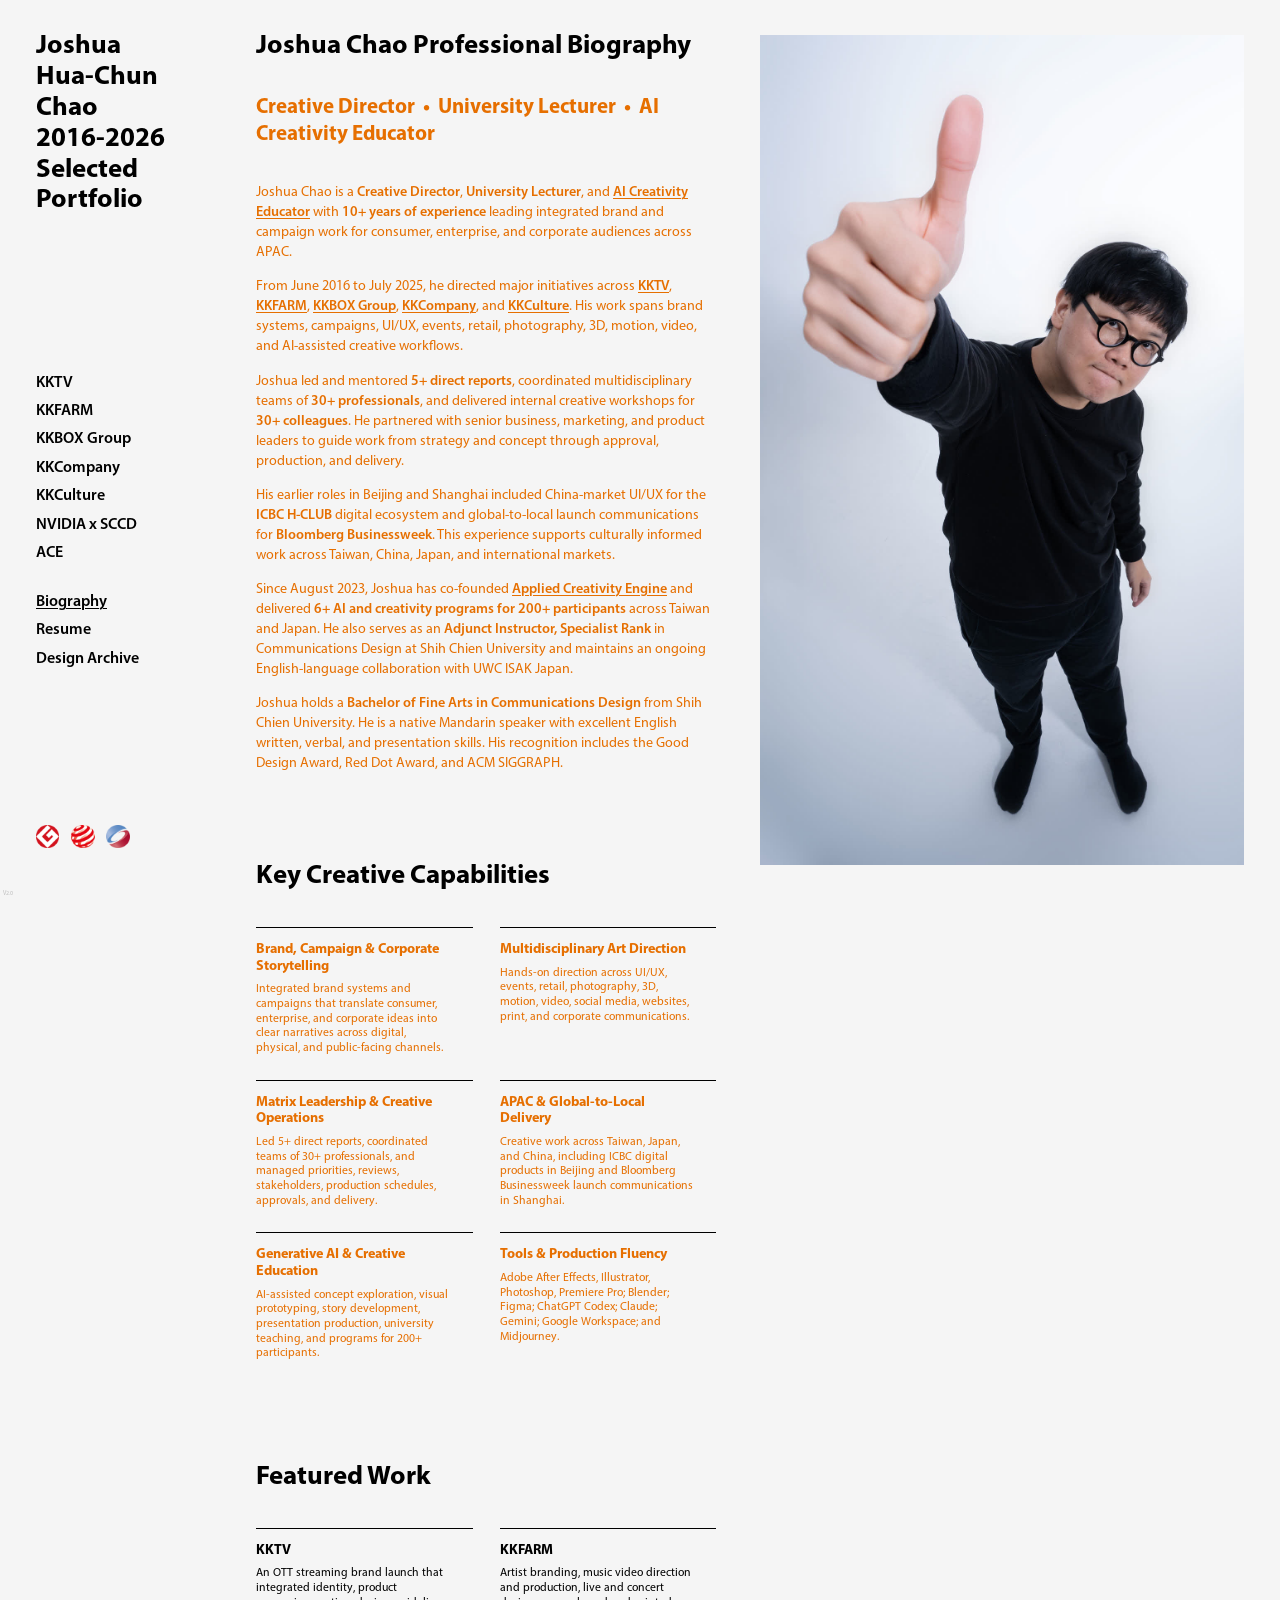
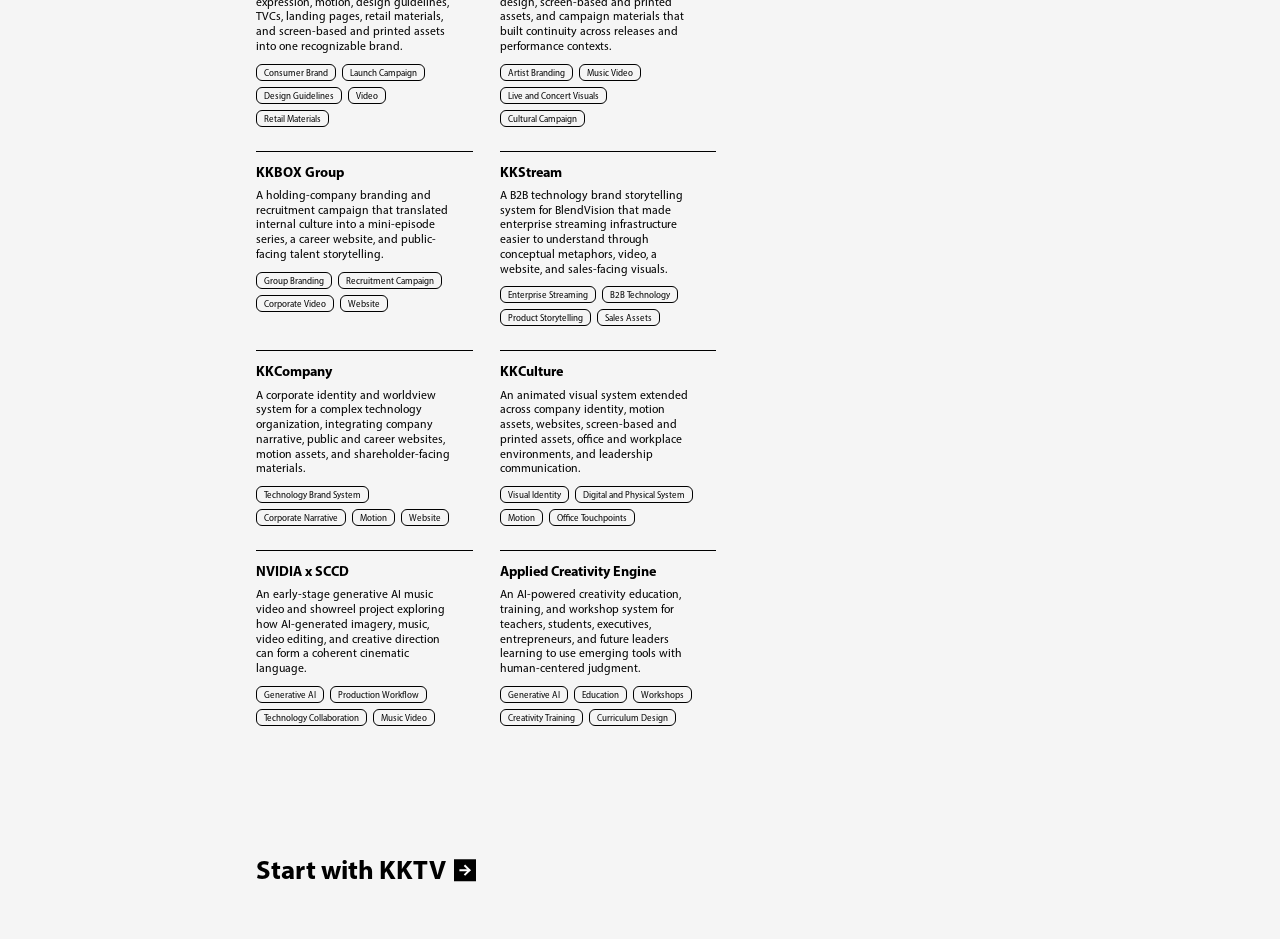
==== index.html @ 51f17f42 "nv" ====
<!doctype html>
<!--
  CODE HANDOFF NOTES
  File: index.html
  Browser title: Joshua Chao &mdash; Creative Director for Technology, Brand Systems, and AI Creativity
  Purpose: Biography landing page. This page combines the professional biography, capabilities, methodology, leadership context, tools, and the portfolio entry link.

  Architecture overview:
  - This is a static, self-contained HTML page. Each page duplicates the shared CSS and JS intentionally so it can be uploaded or handed off without a build step.
  - The page is organized as: head metadata and paint shield, early boot script, full stylesheet, left navigation, main content sections, shared image lightbox, and shared runtime script.
  - Visual layout depends mostly on CSS custom properties in :root. Change spacing, type scale, left-nav width, and responsive behavior there before editing many individual selectors.
  - Portfolio assets are represented by article.card elements with data-card, data-id, data-title, and data-file-path attributes. The runtime uses those attributes for local curation, captions, and image-lightbox ordering.
  - The red/purple revision text is hidden by default. Triple-click the invisible 200x200px button in the top-right corner within one second to toggle revision colors.
  - The site is designed to work from file:// and from static hosting. Optional helper API calls are silent and non-critical.

  Maintenance warnings:
  - Keep data-id values stable when replacing assets; localStorage removal state and lightbox ordering rely on them.
  - Keep .media-frame around all image/video/iframe assets; it supplies the RGB 245 edge mask and loading state.
  - Keep .project-overview-card spacing tied to --heading-content-gap and --section-gap so all pages stay rhythmically consistent.
  - When adding a new page, copy one existing page and update only content, active nav state, metadata, and bottom next-link target.
-->
<html lang="en" style="background: #f5f5f5; background-color: #f5f5f5; color-scheme: only light;">
<!-- HEAD: metadata, early paint protection, SEO tags, favicon, and font preloads. -->
<head>
  <meta charset="utf-8" />
  <meta name="color-scheme" content="only light" />
  <meta name="supported-color-schemes" content="light" />
  <meta name="viewport" content="width=device-width, initial-scale=1" />
  <meta name="theme-color" content="#f5f5f5" />
  <meta name="theme-color" content="#f5f5f5" media="(prefers-color-scheme: light)" />
  <meta name="theme-color" content="#f5f5f5" media="(prefers-color-scheme: dark)" />
  <!-- INITIAL PAINT SHIELD STYLE: runs before the main stylesheet to prevent black/dark flashes while local media and fonts load. -->
  <style id="initial-background-style">
    /* This block is deliberately duplicated before the main CSS. It forces the page, media frames, and paint shield to RGB 245 so browser dark mode or video edges cannot show black during first paint. */
    :root,
    html,
    body {
      min-width: 100%;
      min-height: 100%;
      margin: 0;
      background: #f5f5f5 !important;
      background-color: #f5f5f5 !important;
      background-image: linear-gradient(#f5f5f5, #f5f5f5) !important;
      color-scheme: only light !important;
      forced-color-adjust: none !important;
    }

    body::before {
      content: "";
      position: fixed;
      inset: 0;
      z-index: -1;
      background: #f5f5f5 !important;
      background-color: #f5f5f5 !important;
      pointer-events: none;
    }

    #paint-shield {
      position: fixed;
      inset: 0;
      z-index: 2147483647;
      display: block;
      width: 100vw;
      height: 100vh;
      background: #f5f5f5 !important;
      background-color: #f5f5f5 !important;
      background-image: linear-gradient(#f5f5f5, #f5f5f5) !important;
      pointer-events: none;
      opacity: 1;
      visibility: visible;
      color-scheme: only light !important;
      forced-color-adjust: none !important;
    }

    html.is-paint-ready #paint-shield {
      opacity: 0;
      visibility: hidden;
      transition: opacity 80ms linear, visibility 0s linear 80ms;
    }

    video,
    iframe,
    img:not(.image-lightbox__image),
    picture,
    canvas,
          /* MEDIA FRAME: masks image/video edges with the RGB 245 frame color and provides a stable aspect-ratio box for lazy media. */

    .media-frame {
      background: #f5f5f5 !important;
      background-color: #f5f5f5 !important;
    }

    @media (prefers-color-scheme: dark) {
      :root,
      html,
      body,
      body::before,
      #paint-shield,
      video,
      iframe,
      img:not(.image-lightbox__image),
      picture,
      canvas,
      .media-frame {
        background: #f5f5f5 !important;
        background-color: #f5f5f5 !important;
        background-image: linear-gradient(#f5f5f5, #f5f5f5) !important;
        color-scheme: only light !important;
        forced-color-adjust: none !important;
      }
    }
  

    .side-menu a.side-menu-muted,
    .side-menu a.side-menu-muted:visited,
    .side-menu a.side-menu-muted.is-active,
    .side-menu a.side-menu-muted[aria-current="page"] {
      color: #000 !important;
      text-decoration-color: #000 !important;
    }

    .side-menu a.side-menu-muted:hover,
    .side-menu a.side-menu-muted:focus-visible {
      color: #6f6f6f !important;
      text-decoration-color: #6f6f6f !important;
    }

  

    .content-panel[data-panel="biography"] > .section:not(.document-copy) > h2 {
      padding-bottom: 14px;
    }

    .content-panel[data-panel="biography"] > .section:not(.document-copy) > h2 + .essay,
    .content-panel[data-panel="biography"] > .section:not(.document-copy) > h2 + .portfolio-text-grid {
      margin-top: var(--heading-content-gap);
    }

  </style>
  <!-- SEO AND ASSET HINTS: title/description for sharing plus local font preloads for stable typography. -->
  <title>Joshua Chao &mdash; Creative Director for Technology, Brand Systems, and AI Creativity</title>
  <meta name="description" content="Selected portfolio of Joshua Chao, a Creative Director working across technology storytelling, integrated brand systems, motion, digital campaigns, cultural projects, and AI-driven creative workflows in Taiwan, Japan, and East Asian markets." />
  <meta property="og:title" content="Joshua Chao &mdash; Selected Creative Direction Portfolio" />
  <meta property="og:description" content="Brand systems, technology storytelling, campaign direction, motion, digital, and AI-assisted creative work across culture, enterprise technology, entertainment, and education." />
  <link rel="icon" href="favicon.ico" type="image/x-icon" />
  <link rel="stylesheet" href="assets/portfolio-review.css" />
  <script src="assets/media-skill-tags.js" defer></script>
  <link rel="preload" href="assets/fonts/MyriadPro-Regular.otf" as="font" type="font/otf" crossorigin="anonymous" />
  <link rel="preload" href="assets/fonts/MyriadPro-Semibold.otf" as="font" type="font/otf" crossorigin="anonymous" />
  <link rel="preload" href="assets/fonts/MyriadPro-Bold.otf" as="font" type="font/otf" crossorigin="anonymous" />
  </head>
<!-- BODY: all visible UI starts here. Inline background repeats the paint-shield color before CSS finishes loading. -->
<body bgcolor="#f5f5f5" style="margin: 0; background: #f5f5f5; background-color: #f5f5f5; color-scheme: only light;">
<!-- PAINT SHIELD: temporary full-screen layer removed after two animation frames by the boot script. -->
<div id="paint-shield" aria-hidden="true"></div>
<!-- INVISIBLE REVISION TOGGLE: fixed 10x10px top-right button. Triple-click within one second to reveal/hide revision colors. -->
<button class="revision-color-toggle" type="button" data-revision-color-toggle aria-label="Triple-click within one second to toggle revision text between black and red/purple" aria-pressed="false" tabindex="-1"></button>
<script>
  (() => {
    // EARLY BOOT SCRIPT: keep background stable, initialize revision-color mode, and release the paint shield after first layout.
    const bg = "#f5f5f5";
    const root = document.documentElement;
    const revisionColorStorageKey = "portfolioRevisionTextColorV2";
    const revisionColorToggle = document.querySelector("[data-revision-color-toggle]");
    const setRevisionColorMode = (showColor) => {
      root.classList.toggle("is-revision-color", showColor);
      revisionColorToggle?.setAttribute("aria-pressed", showColor ? "true" : "false");
      try {
        window.localStorage?.setItem(revisionColorStorageKey, showColor ? "color" : "black");
      } catch {}
    };
    try {
      setRevisionColorMode(window.localStorage?.getItem(revisionColorStorageKey) === "color");
    } catch {
      setRevisionColorMode(false);
    }
    let revisionToggleClickCount = 0;
    let revisionToggleClickTimer;
    const resetRevisionToggleClickCount = () => {
      revisionToggleClickCount = 0;
      if (revisionToggleClickTimer) {
        window.clearTimeout(revisionToggleClickTimer);
        revisionToggleClickTimer = undefined;
      }
    };
    revisionColorToggle?.addEventListener("click", () => {
      revisionToggleClickCount += 1;
      if (revisionToggleClickCount === 1) {
        revisionToggleClickTimer = window.setTimeout(() => {
          revisionToggleClickCount = 0;
          revisionToggleClickTimer = undefined;
        }, 1000);
      }
      if (revisionToggleClickCount >= 3) {
        resetRevisionToggleClickCount();
        setRevisionColorMode(!root.classList.contains("is-revision-color"));
      }
    });
    root.style.background = bg;
    root.style.backgroundColor = bg;
    root.style.colorScheme = "only light";
    document.body.style.background = bg;
    document.body.style.backgroundColor = bg;
    document.body.style.colorScheme = "only light";
    requestAnimationFrame(() => {
      requestAnimationFrame(() => {
        root.classList.add("is-paint-ready");
      });
    });
  })();
</script>
<!-- MAIN STYLESHEET: shared responsive layout, typography, media frames, navigation, lightbox, and page-specific grids. -->
<style id="site-styles">
    /* STYLE MAP: variables -> base layout -> navigation -> sections -> media cards -> lightbox/video controls -> responsive rules -> revision/project overview utilities. */
    /* DESIGN TOKENS: global fonts, responsive type sizes, spacing units, side-nav width, award-logo sizing, and shared background color. These variables are reused throughout the stylesheet, so layout changes should usually start here. */

    :root {
      --page-font: "Myriad Pro", myriad-pro, "Myriad Set Pro", sans-serif;
      --zh-article-font: "Myriad Pro", myriad-pro, "Myriad Set Pro", sans-serif;
      --article-caption-font-size: clamp(11px, 0.92vw, 15px);
      --article-body-font-size: clamp(13.2px, 1.104vw, 18px);
      --page-title-font-size: clamp(24px, 2.1vw, 42px);
      --page-title-line-height: calc(0.96em + 2px);
      --heading-content-gap: 20px;
      --essay-media-gap: 44px;
      --section-gap: 56px;
      --outer-text-gutter: 36px;
      --award-logo-gap: calc(var(--award-logo-size) / 2);
      --award-logo-min-row-width: 128px;
      --award-logo-size: clamp(16px, 1.75vw, 33px);
      --side-title-font-size: var(--page-title-font-size);
      --side-menu-font-size: clamp(16px, 1.15vw, 22px);
      --side-menu-line-extra: 6px;
      --side-award-logo-gap: calc(var(--side-award-logo-size) / 2);
      --side-award-logo-size: var(--award-logo-size);
      --side-nav-top-padding: 36px;
      --content-title-top-padding: 32px;
      --award-logo-bottom-offset: max(52px, calc(env(safe-area-inset-bottom, 0px) + 44px));
      --next-panel-bottom-offset: var(--award-logo-bottom-offset);
      --next-panel-visual-align-shift: 0.075em;
      --next-panel-start-visual-align-shift: 0.27em;
      --side-nav-viewport-height: 100vh;
      --side-nav-width: calc(100vw / 5);
      --site-bg: #f5f5f5;
      color-scheme: only light !important;
      forced-color-adjust: none;
    }

    :root.is-site-ready {
      --site-bg: #f5f5f5;
    }

    @supports (height: 100svh) {
      :root {
        --side-nav-viewport-height: 100svh;
      }
    }

    /* LOCAL FONT LOADING: Myriad Pro files are bundled in assets/fonts so the portfolio renders consistently offline and when uploaded as static files. */

    @font-face {
      font-family: "Myriad Pro";
      src: url("assets/fonts/MyriadPro-Regular.otf") format("opentype");
      font-weight: 400;
      font-style: normal;
      font-display: block;
    }

    @font-face {
      font-family: "Myriad Pro";
      src: url("assets/fonts/MyriadPro-Semibold.otf") format("opentype");
      font-weight: 600 700;
      font-style: normal;
      font-display: block;
    }

    @font-face {
      font-family: "Myriad Pro";
      src: url("assets/fonts/MyriadPro-Bold.otf") format("opentype");
      font-weight: 800 900;
      font-style: normal;
      font-display: block;
    }

    * { box-sizing: border-box; }

    *,
    *::before,
    *::after {
      font-family: var(--page-font);
    }

    /* DOCUMENT BASE: locks the site to a light visual environment and prevents browser dark-mode overrides from changing the portfolio colors. */

    html {
      min-height: 100%;
      background: var(--site-bg);
    }

    body {
      min-height: 100vh;
      margin: 0;
      background: var(--site-bg);
      color: #000;
      font-family: var(--page-font);
      font-size: 16px;
      line-height: 1.35;
      forced-color-adjust: none;
    }
    a {
      color: inherit;
      text-decoration-thickness: 1px;
      text-underline-offset: 2px;
    }

    button {
      font: inherit;
    }

    /* MAIN SCROLLING CANVAS: the right-side content area. Desktop/tablet pages reserve one fifth of the viewport for the fixed left navigation. */

    .page {
      width: fit-content;
      max-width: 100%;
      min-width: 0;
      padding-right: var(--outer-text-gutter);
      background: var(--site-bg);
      background-color: var(--site-bg);
      text-align: left;
    }

    /* TWO-COLUMN APPLICATION SHELL: left side-nav plus right content panel. Mobile media queries later collapse this into a top-menu experience. */

    .layout {
      display: grid;
      grid-template-columns: var(--side-nav-width) minmax(0, calc(100vw - var(--side-nav-width)));
      width: 100%;
      min-height: var(--side-nav-viewport-height);
      background: var(--site-bg);
      background-color: var(--site-bg);
    }

    .side-nav::after {
      content: "V2.0";
      position: absolute;
      left: 3px;
      bottom: 3px;
      z-index: 1;
      color: rgb(191, 191, 191);
      font-size: 6px;
      font-weight: 400;
      line-height: 1;
      letter-spacing: 0;
      pointer-events: none;
      user-select: none;
    }

    /* LEFT NAVIGATION RAIL: fixed/viewport-height navigation that holds the title, case-study links, document links, and award logos. */

    .side-nav {
      position: sticky;
      top: 0;
      align-self: start;
      display: flex;
      flex-direction: column;
      width: var(--side-nav-width);
      min-height: var(--side-nav-viewport-height);
      height: var(--side-nav-viewport-height);
      max-height: var(--side-nav-viewport-height);
      padding: var(--side-nav-top-padding) 18px var(--award-logo-bottom-offset) var(--outer-text-gutter);
      border-right: 0;
      background: var(--site-bg);
    }

    @media (min-width: 761px) {
      :root {
        --side-title-font-size: clamp(18px, min(max(24px, 2.1vw), 4.2vh), 42px);
        --side-nav-top-padding: clamp(18px, min(36px, 3.6vh), 36px);
        --content-title-top-padding: var(--side-nav-top-padding);
      }

      .side-nav {
        --side-title-font-size: clamp(18px, min(max(24px, 2.1vw), 4.2vh), 42px);
        --side-menu-font-size: clamp(12px, min(max(16px, 1.15vw), 2.25vh), 22px);
        --side-menu-line-extra: clamp(3px, 0.7vh, 6px);
        --side-award-logo-gap: calc(var(--side-award-logo-size) / 2);
        --side-award-logo-size: clamp(12px, min(max(16px, 1.75vw), 3vh), 33px);
        --side-nav-top-padding: clamp(18px, min(36px, 3.6vh), 36px);
      }
    }

    .side-title {
      appearance: none;
      margin: 0;
      padding: 0;
      border: 0;
      background: transparent;
      color: inherit;
      font-family: var(--page-font);
      font-size: var(--side-title-font-size);
      font-weight: 900;
      line-height: calc(var(--page-title-line-height) + 3px);
      letter-spacing: 0;
      text-align: left;
      cursor: pointer;
    }

    .side-title,
    .mobile-menu-title {
      text-decoration: none;
    }

    .side-title span {
      display: block;
    }

    .side-title:hover,
    .side-title:focus-visible,
    .mobile-menu-title:hover,
    .mobile-menu-title:focus-visible {
      outline: 0;
    }

    .mobile-menu-toggle {
      display: none;
    }

    .mobile-menu-title {
      display: none;
    }

    .side-menu {
      display: flex;
      flex-direction: column;
      align-items: flex-start;
      gap: 4px;
      margin: var(--side-menu-group-gap, calc(1.15em + var(--side-menu-line-extra))) 0 0;
      font-size: var(--side-menu-font-size);
    }

    .side-menu button,
    .side-menu a {
      appearance: none;
      display: block;
      width: 100%;
      padding: 0;
      border: 0;
      background: transparent;
      color: #000;
      font-family: var(--page-font);
      font-size: inherit;
      font-weight: 700;
      line-height: calc(1.15em + var(--side-menu-line-extra));
      letter-spacing: 0;
      text-align: left;
      cursor: pointer;
      text-decoration: none;
    }

    .side-menu button:hover,
    .side-menu button:focus-visible,
    .side-menu button.is-active,
    .side-menu a.is-active,
    .side-menu a:hover,
    .side-menu a:focus-visible {
      text-decoration: underline;
      text-decoration-thickness: 1px;
      text-underline-offset: 2px;
      outline: 0;
    }

    .side-menu--secondary {
      margin-top: calc(1.15em + var(--side-menu-line-extra));
      padding-top: 0;
    }

    .side-menu--secondary button,
    .side-menu--secondary a:not(.award-logo-row) {
      color: #000;
    }

    .side-menu__subline {
      display: block;
    }

    .side-menu a.award-logo-row {
      position: absolute;
      left: var(--outer-text-gutter);
      bottom: var(--award-logo-bottom-offset);
      display: flex;
      align-items: flex-end;
      justify-content: flex-start;
      gap: var(--side-award-logo-gap);
      width: var(--award-logo-row-width, var(--award-logo-min-row-width));
      margin: 0;
      line-height: 1;
      cursor: pointer;
      text-decoration: none;
    }

    .side-menu a.design-archive-link {
      margin-top: 0;
    }

    .side-menu a.award-logo-row:hover,
    .side-menu a.award-logo-row:focus-visible {
      text-decoration: none;
      outline: 0;
    }

    .award-logo-row img {
      display: block;
      flex: 0 0 var(--side-award-logo-size);
      width: var(--side-award-logo-size);
      max-width: calc((100% - (var(--side-award-logo-gap) * 3)) / 4);
      min-width: 0;
      aspect-ratio: 1 / 1;
      height: auto;
      object-fit: contain;
      vertical-align: bottom;
      cursor: pointer;
    }

    /* DESKTOP/TABLET AWARD BASELINE: pin award logos to the visual viewport so Safari/iPad does not place them higher than the bottom next-link label. */
    @media (min-width: 761px) {
      .side-menu a.award-logo-row {
        position: fixed;
        z-index: 2;
      }
    }

    /* CONTENT PANEL: each page currently has one active panel, but the class structure supports panel switching from earlier versions. */

    .content-panel {
      display: none;
      background: var(--site-bg);
      background-color: var(--site-bg);
    }

    .content-panel.is-active {
      display: block;
    }

    .hero {
      padding: 36px 20px 20px 0;
      border-bottom: 0;
    }

    h1 {
      margin: 0;
      font-family: var(--page-font);
      font-size: var(--page-title-font-size);
      font-weight: 900;
      line-height: calc(var(--page-title-line-height) + 3px);
      letter-spacing: 0;
    }

    .intro {
      max-width: 980px;
      margin: 18px 0 0;
      font-size: clamp(14px, 1.1vw, 18px);
    }

    /* SECTION RHYTHM: all major content blocks share these spacing rules so headings, media grids, essays, and next links remain visually consistent. */

    .section {
      border-bottom: 0;
    }

    .section + .section {
      margin-top: var(--section-gap);
    }

    .section h2 {
      margin: 0;
      padding: 16px 20px 14px 0;
      border-bottom: 0;
      font-family: var(--page-font);
      font-size: var(--side-title-font-size);
      font-weight: 900;
      line-height: calc(var(--page-title-line-height) + 3px);
      letter-spacing: 0;
    }

    .content-panel > .section:first-child > h2:first-of-type {
      padding-top: 32px;
    }

    .content-panel > .section:first-child > h2:first-of-type {
      padding-top: var(--content-title-top-padding);
      font-size: var(--side-title-font-size);
    }

    .overview-title-line,
    .overview-title-subtitle {
      display: block;
    }

    .overview-title-subtitle {
      margin-top: calc(var(--heading-content-gap) + 10.6px);
      font-size: 0.78em;
      line-height: 1.32;
    }

    .section h2 + .grid,
    .section h2 + .essay {
      margin-top: var(--heading-content-gap);
    }

    .section .essay + .grid {
      margin-top: var(--essay-media-gap);
    }

    .section .essay + h2,
    .section .grid + h2 {
      margin-top: var(--section-gap);
    }

    /* BOTTOM NAVIGATION LINK: aligns the case-study progression link with the award-logo baseline in the left navigation. */

    .next-panel-link {
      display: flex;
      align-items: center;
      justify-content: flex-start;
      gap: 0.28em;
      width: 100%;
      margin: var(--section-gap) 0 0;
      padding: var(--section-gap) 0 calc(var(--next-panel-bottom-offset) + var(--next-panel-visual-align-shift));
      border: 0;
      border-top: 0;
      background: var(--site-bg);
      color: #000;
      font-family: var(--page-font);
      font-size: var(--page-title-font-size);
      font-weight: 900;
      line-height: var(--page-title-line-height);
      letter-spacing: 0;
      text-align: left;
      text-decoration: none;
      cursor: pointer;
    }

    .next-panel-link__label {
      flex: 0 1 auto;
      transform: translateY(var(--next-panel-visual-align-shift));
    }

    .next-panel-link--start,
    .next-panel-link--flat-bottom {
      --next-panel-visual-align-shift: var(--next-panel-start-visual-align-shift);
    }

    .next-panel-link__button {
      appearance: none;
      display: inline-flex;
      align-items: center;
      justify-content: center;
      flex: 0 0 auto;
      width: 0.82em;
      height: 0.82em;
      margin: calc(-0.12em - 2px) 0 0;
      padding: 0;
      border: 0;
      background: #000;
      color: #fff;
      font: inherit;
      line-height: 1;
      text-align: center;
      text-decoration: none;
      transform: translateY(var(--next-panel-visual-align-shift));
      cursor: pointer;
    }

    .next-panel-link:hover .next-panel-link__button,
    .next-panel-link:focus-visible .next-panel-link__button {
      background: #000;
      color: #fff;
      text-decoration: none;
      outline: 2px solid #000;
      outline-offset: 2px;
    }

    .next-panel-link__arrow {
      position: relative;
      display: block;
      flex: 0 0 auto;
      width: 100%;
      height: 100%;
      overflow: hidden;
      color: #fff;
      font-size: inherit;
      line-height: 1;
      user-select: none;
    }

    .next-panel-link__arrow::before,
    .next-panel-link__arrow::after {
      content: "";
      position: absolute;
      top: 50%;
      left: 50%;
      display: block;
      background: #fff;
    }

    .next-panel-link__arrow::before {
      width: 44%;
      height: 0.075em;
      transform: translate(-58%, -50%);
    }

    .next-panel-link__arrow::after {
      width: 28%;
      height: 28%;
      border-top: 0.075em solid #fff;
      border-right: 0.075em solid #fff;
      background: transparent;
      transform: translate(-48%, -50%) rotate(45deg);
    }

    .section-note {
      margin: 0;
      padding: 12px 20px 14px 0;
      border-bottom: 0;
      font-size: 14px;
    }

    /* ARTICLE COPY: single-column essay container used for biography copy and post-media case-study writing. */

    .essay {
      display: grid;
      grid-template-columns: 1fr;
      gap: 0;
      width: 100%;
      max-width: none;
      padding: 0;
    }

    .essay-block {
      margin: 0;
      min-width: 0;
      width: 100%;
      align-self: start;
    }

    .essay-block:last-child {
      margin-bottom: 0;
    }

    .essay-label {
      margin: 0 0 12px;
      font-size: 14px;
      font-weight: 700;
      line-height: 1.1;
      letter-spacing: 0;
    }

    .essay p {
      margin: 0 0 14px;
      font-size: var(--article-body-font-size);
      line-height: 1.42;
      letter-spacing: 0;
    }

    .essay p:last-child {
      margin-bottom: 0;
    }

    .bio-link {
      color: inherit;
      font-weight: 700;
      text-decoration: underline;
      text-decoration-thickness: 1px;
      text-underline-offset: 2px;
    }

    .bio-link:hover,
    .bio-link:focus-visible {
      text-decoration-thickness: 1px;
      outline: 0;
    }

    .bio-link strong {
      font-weight: inherit;
    }

    /* BIOGRAPHY-SPECIFIC LAYOUT: constrains the article column and manages the fixed right-side portrait on desktop/tablet. */

    .content-panel[data-panel="biography"] {
      --biography-photo-ratio: 0.5835;
      --biography-photo-title-align-offset: clamp(3px, 0.24vw, 5px);
      --biography-photo-inset: calc(var(--content-title-top-padding) + var(--biography-photo-title-align-offset));
      --biography-photo-height: calc(100vh - (var(--biography-photo-inset) * 2));
      --biography-photo-width: calc(var(--biography-photo-height) * var(--biography-photo-ratio));
      --biography-photo-gap: 44px;
      --biography-text-column-width: max(6.4em, calc(100vw - var(--side-nav-width) - var(--outer-text-gutter) - var(--biography-photo-width) - var(--biography-photo-gap)));
    }

    .document-copy {
      --biography-photo-ratio: 0.5835;
      --biography-photo-inset: calc(var(--content-title-top-padding) + var(--biography-photo-title-align-offset));
      --biography-photo-height: calc(100vh - (var(--biography-photo-inset) * 2));
      --biography-photo-width: calc(var(--biography-photo-height) * var(--biography-photo-ratio));
      --biography-photo-gap: 44px;
    }

    @media (min-width: 761px) {
      #biography-panel-title {
        max-width: var(--biography-text-column-width);
        white-space: normal;
        word-break: normal;
        overflow-wrap: normal;
      }

      .content-panel[data-panel="biography"] > .section:not(.document-copy),
      .content-panel[data-panel="biography"] > .next-panel-link {
        max-width: var(--biography-text-column-width);
      }

      .biography-layout {
        width: var(--biography-text-column-width);
        max-width: var(--biography-text-column-width);
      }
    }

    .biography-layout {
      display: block;
      position: static;
    }

    .biography-layout .essay {
      width: 100%;
      min-width: 0;
    }

    .biography-photo {
      position: fixed;
      top: var(--biography-photo-inset);
      bottom: auto;
      right: var(--outer-text-gutter);
      z-index: 1;
      width: var(--biography-photo-width);
      height: var(--biography-photo-height);
      margin: 0;
      pointer-events: none;
      background: var(--site-bg);
      overflow: hidden;
    }

    .biography-photo img {
      display: block;
      width: 100%;
      height: 100%;
      object-fit: contain;
      object-position: center;
      background: var(--site-bg);
    }

    @supports (height: 100dvh) {
      .content-panel[data-panel="biography"],
      .document-copy {
        --biography-photo-height: calc(100dvh - (var(--biography-photo-inset) * 2));
        --biography-photo-width: calc(var(--biography-photo-height) * var(--biography-photo-ratio));
        --biography-text-column-width: max(6.4em, calc(100vw - var(--side-nav-width) - var(--outer-text-gutter) - var(--biography-photo-width) - var(--biography-photo-gap)));
      }

      .biography-layout {
        --biography-photo-height: calc(100dvh - (var(--biography-photo-inset) * 2));
        --biography-photo-width: calc(var(--biography-photo-height) * var(--biography-photo-ratio));
      }

      .biography-photo {
        height: var(--biography-photo-height);
      }
    }

    @media (min-width: 761px) and (max-width: 1180px) and (orientation: portrait) {
      .content-panel[data-panel="biography"],
      .document-copy {
        --biography-photo-width: 33.333vw;
        --biography-photo-height: calc(var(--biography-photo-width) / var(--biography-photo-ratio));
        --biography-photo-gap: 32px;
        --biography-text-column-width: max(6.4em, calc(100vw - var(--side-nav-width) - var(--outer-text-gutter) - var(--biography-photo-width) - var(--biography-photo-gap)));
      }

      .biography-layout {
        --biography-photo-width: 33.333vw;
        --biography-photo-height: calc(var(--biography-photo-width) / var(--biography-photo-ratio));
        --biography-photo-gap: 32px;
      }

      .biography-photo {
        top: var(--biography-photo-inset);
        right: var(--outer-text-gutter);
        width: var(--biography-photo-width);
        height: var(--biography-photo-height);
      }
    }

    @media (min-width: 761px) and (min-aspect-ratio: 3 / 4) and (max-aspect-ratio: 4 / 3) {
      .content-panel[data-panel="biography"],
      .document-copy,
      .biography-layout {
        --biography-photo-gap: clamp(32px, 3.8vw, 44px);
        --biography-photo-width: calc((100vw - var(--side-nav-width) - var(--outer-text-gutter) - var(--biography-photo-gap)) / 2);
        --biography-photo-height: calc(var(--biography-photo-width) / var(--biography-photo-ratio));
        --biography-text-column-width: max(6.4em, calc(100vw - var(--side-nav-width) - var(--outer-text-gutter) - var(--biography-photo-width) - var(--biography-photo-gap)));
      }

      .biography-photo {
        top: var(--biography-photo-inset);
        right: var(--outer-text-gutter);
        width: var(--biography-photo-width);
        height: var(--biography-photo-height);
      }
    }

      /* MEDIA GRID: default two-column portfolio grid. Specialized page grids override this for books, square assets, process grids, and video rows. */

    .grid {
      display: grid;
      grid-template-columns: repeat(2, minmax(0, 1fr));
      gap: 10px;
      background: var(--site-bg);
    }

    .blendvision-grid {
      grid-template-columns: repeat(3, minmax(0, 1fr));
    }

    .blendvision-worldview {
      grid-column: 1 / -1;
    }

    .kkcompany-final-card,
    .full-row-card {
      grid-column: 1 / -1;
    }

    .process-grid {
      grid-template-columns: repeat(6, minmax(0, 1fr));
    }

    .process-grid .card-body {
      display: none;
    }

    .process-card--half {
      grid-column: span 3;
    }

    .process-card--third {
      grid-column: span 2;
    }

    .process-card--full {
      grid-column: 1 / -1;
    }

    .process-grid [data-id^="kkcompany-process-logo-design-blog-k-00"] .media-frame {
      aspect-ratio: auto;
      overflow: visible;
      background: var(--site-bg);
    }

    .process-grid [data-id^="kkcompany-process-logo-design-blog-k-00"] .media-frame img {
      width: 100%;
      height: auto;
      object-fit: contain;
      background: var(--site-bg);
    }

    .pixel-system-grid {
      grid-template-columns: repeat(6, minmax(0, 1fr));
      align-items: start;
    }

    .pixel-system-grid .media-frame {
      aspect-ratio: auto;
      overflow: visible;
      background: var(--site-bg);
    }

    .pixel-system-grid .media-frame img {
      width: 100%;
      height: auto;
      object-fit: contain;
      background: var(--site-bg);
    }

    .pixel-system-card--wide {
      grid-column: span 3;
    }

    .pixel-system-card--full {
      grid-column: 1 / -1;
    }

    .pixel-system-grid [data-id^="kkculture-you-create-pixel-art-print-"] .card-body {
      display: none;
    }

        /* MEDIA CARD: one portfolio asset wrapper. data-card/data-id/data-title/data-file-path are used by JS selection and lightbox tooling. */

    .card {
      display: block;
      width: 100%;
      min-width: 0;
      border: 0;
      background: var(--site-bg);
    }

    .card:nth-child(odd) {
      border-right: 0;
    }

    .media-frame {
      position: relative;
      width: 100%;
      aspect-ratio: 16 / 9;
      overflow: hidden;
      background: var(--site-bg);
    }

    .media-frame.is-media-loading::before {
      content: "";
      position: absolute;
      top: 50%;
      left: 50%;
      z-index: 3;
      width: 24px;
      height: 24px;
      border: 2px solid rgba(128, 128, 128, 0.28);
      border-top-color: rgb(128, 128, 128);
      border-radius: 999px;
      box-shadow: 0 0 0 1px rgba(128, 128, 128, 0.18);
      pointer-events: none;
      transform: translate(-50%, -50%) rotate(0turn);
      animation: mediaLoadingSpin 720ms linear infinite;
    }

    @keyframes mediaLoadingSpin {
      to {
        transform: translate(-50%, -50%) rotate(1turn);
      }
    }

    .media-frame::after {
      content: "";
      position: absolute;
      inset: 0;
      z-index: 2;
      box-shadow: inset 0 0 0 1px var(--site-bg);
      pointer-events: none;
    }

    .media-frame.is-fullscreen,
    .media-frame:fullscreen,
    .media-frame:-webkit-full-screen {
      width: 100vw;
      height: 100vh;
      max-width: 100vw;
      max-height: 100vh;
      width: 100dvw;
      height: 100dvh;
      max-width: 100dvw;
      max-height: 100dvh;
      aspect-ratio: auto;
      background: #000;
      background-color: #000;
    }

    .media-frame:fullscreen::after,
    .media-frame:-webkit-full-screen::after {
      content: none;
      border: 0;
      box-shadow: none;
    }

    .media-frame.is-fullscreen .sound-button,
    .media-frame:fullscreen .sound-button,
    .media-frame:-webkit-full-screen .sound-button {
      display: none;
    }

    .media-frame video,
    .media-frame img,
    .media-frame iframe {
      display: block;
      width: 100%;
      height: 100%;
      border: 0;
      background: var(--site-bg);
      background-color: var(--site-bg);
      object-fit: contain;
    }

    .media-frame video,
    .media-frame img {
      box-sizing: border-box;
      border: 0;
    }

    .media-frame.is-fullscreen video,
    .media-frame:fullscreen video,
    .media-frame:-webkit-full-screen video,
    video:fullscreen,
    video:-webkit-full-screen {
      width: 100vw;
      height: 100vh;
      max-width: 100vw;
      max-height: 100vh;
      width: 100dvw;
      height: 100dvh;
      max-width: 100dvw;
      max-height: 100dvh;
      border: 0;
      object-fit: contain;
      background: #000;
      background-color: #000;
    }
    .media-frame.media-frame-image,
    .media-frame.media-frame-image img,
    .media-frame.media-frame-file,
    .media-frame.media-frame-file iframe {
      background: var(--site-bg);
      background-color: var(--site-bg);
    }

    .media-frame--cover video,
    .media-frame--cover img {
      object-fit: cover;
    }

    img:not(.image-lightbox__image) {
      box-sizing: border-box;
      border: 0;
      outline: 0;
      cursor: zoom-in;
      backface-visibility: hidden;
      transform: translateZ(0);
    }

    .side-nav .award-logo-row img {
      cursor: pointer;
    }

    img.is-image-repainting:not(.image-lightbox__image) {
      opacity: 0.999;
    }

    .concert-grid .media-frame {
      aspect-ratio: 16 / 9;
      overflow: hidden;
      background: var(--site-bg);
    }

    .concert-grid .media-frame img {
      width: 100%;
      height: 100%;
      object-fit: cover;
      object-position: center;
      background: var(--site-bg);
    }

    .concert-grid {
      grid-template-columns: repeat(4, minmax(0, 1fr));
    }

    .concert-grid .card-body {
      display: none;
    }

    .meeting-grid {
      grid-template-columns: repeat(2, minmax(0, 1fr));
    }

    .meeting-grid .media-frame {
      aspect-ratio: 16 / 9;
      overflow: hidden;
      background: var(--site-bg);
    }

    .meeting-grid .media-frame img {
      width: 100%;
      height: 100%;
      object-fit: cover;
      object-position: center;
      background: var(--site-bg);
    }

    .meeting-grid .card-body {
      display: none;
    }

    .kimberley-video-grid {
      grid-template-columns: repeat(3, minmax(0, 1fr));
    }

    .incg-page-grid {
      grid-template-columns: 1fr;
      align-items: start;
    }

    .incg-page-grid .media-frame {
      aspect-ratio: auto;
      overflow: visible;
      background: var(--site-bg);
    }

    .incg-page-grid .media-frame img {
      width: 100%;
      height: auto;
      object-fit: contain;
      background: var(--site-bg);
    }

    .incg-page-grid .card-body {
      display: none;
    }


    .compact-square-grid {
      grid-template-columns: repeat(8, minmax(0, 1fr));
      gap: 10px;
    }

    .compact-square-grid .media-frame {
      aspect-ratio: 1 / 1;
    }

    .compact-square-grid .media-frame img,
    .compact-square-grid .media-frame video {
      object-fit: cover;
    }

    .compact-square-grid .card-body {
      display: none;
    }

    /* LIGHTBOX STATE: prevents page scroll while an image is open in the fullscreen overlay. */

    body.is-lightbox-open {
      overflow: hidden;
    }

    /* IMAGE LIGHTBOX: fixed overlay for click-to-view image browsing, including keyboard and touch navigation. */

    .image-lightbox {
      position: fixed;
      inset: 0;
      z-index: 10000;
      display: flex;
      align-items: center;
      justify-content: center;
      padding: 0;
      background: transparent;
      background-color: transparent;
      cursor: pointer;
      touch-action: pan-y;
      overflow: hidden;
    }

    .image-lightbox:not([hidden]) {
      background: #000;
      background-color: #000;
    }

    .image-lightbox[hidden] {
      display: none;
    }

    .image-lightbox__stage {
      position: absolute;
      inset: 0;
      overflow: hidden;
      touch-action: pan-y;
    }

    .image-lightbox__track {
      display: flex;
      width: 300vw;
      height: 100%;
      transform: translate3d(-100vw, 0, 0);
      will-change: transform;
    }

    .image-lightbox__track.is-sliding {
      transition: transform 260ms cubic-bezier(0.22, 0.8, 0.22, 1);
    }

    .image-lightbox__slide {
      display: flex;
      flex: 0 0 100vw;
      align-items: center;
      justify-content: center;
      width: 100vw;
      height: 100%;
      overflow: hidden;
    }

    .image-lightbox__image {
      display: block;
      width: 100vw;
      height: 100vh;
      max-width: 100vw;
      max-height: 100vh;
      width: 100dvw;
      height: 100dvh;
      max-width: 100dvw;
      max-height: 100dvh;
      border: 0;
      object-fit: contain;
      background: transparent;
      cursor: default;
      user-select: none;
      -webkit-user-drag: none;
      pointer-events: none;
    }
    .image-lightbox__nav {
      appearance: none;
      position: fixed;
      top: 50%;
      z-index: 2;
      display: inline-flex;
      align-items: center;
      justify-content: center;
      width: 56px;
      min-height: 88px;
      padding: 0;
      border: 0;
      background: transparent;
      color: #fff;
      cursor: pointer;
    }

    .image-lightbox__nav[hidden] {
      display: none;
    }

    .image-lightbox__nav--prev {
      left: 12px;
      transform: translateY(-50%);
    }

    .image-lightbox__nav--next {
      right: 12px;
      transform: translateY(-50%);
    }

    .image-lightbox__nav svg {
      display: block;
      width: 34px;
      height: 34px;
      fill: none;
      stroke: currentColor;
      stroke-linecap: square;
      stroke-linejoin: miter;
      stroke-width: 2;
      filter: drop-shadow(0 0 2px rgba(0, 0, 0, 0.7));
    }

    .image-lightbox__nav:hover,
    .image-lightbox__nav:focus-visible {
      outline: 0;
      color: #fff;
    }

    .image-lightbox__close {
      appearance: none;
      position: fixed;
      top: 20px;
      right: 20px;
      z-index: 3;
      display: inline-flex;
      align-items: center;
      justify-content: center;
      width: 44px;
      min-height: 44px;
      padding: 0;
      border: 0;
      background: transparent;
      color: #fff;
      cursor: pointer;
    }

    .image-lightbox__close svg {
      display: block;
      width: 28px;
      height: 28px;
      fill: currentColor;
      filter: drop-shadow(0 0 2px rgba(0, 0, 0, 0.7));
    }

    .book-page-grid {
      grid-template-columns: repeat(8, minmax(0, 1fr));
      gap: 10px;
      align-items: start;
    }

    .book-page-grid .media-frame {
      aspect-ratio: auto;
      overflow: visible;
      background: var(--site-bg);
    }

    .book-page-grid .media-frame img {
      width: 100%;
      height: auto;
      object-fit: contain;
      background: var(--site-bg);
    }

    .book-page-grid .card-body {
      display: none;
    }

    .photo-book-grid {
      grid-template-columns: repeat(3, minmax(0, 1fr));
      gap: 10px;
      align-items: start;
    }

    .photo-book-grid .media-frame {
      aspect-ratio: 1431 / 1006;
      overflow: hidden;
      background: var(--site-bg);
    }

    .photo-book-grid .media-frame img {
      width: 100%;
      height: 100%;
      object-fit: contain;
      object-position: center;
      background: var(--site-bg);
    }

    .photo-book-grid .media-frame img.photo-book-cover {
      object-fit: cover;
    }

    .photo-book-grid .card-body {
      display: none;
    }

    .sound-button {
      position: absolute;
      top: 8px;
      right: 8px;
      z-index: 3;
      display: inline-flex;
      align-items: center;
      justify-content: center;
      width: 36px;
      height: 36px;
      padding: 0;
      border: 0;
      background: transparent;
      color: #fff;
      cursor: pointer;
    }

    .sound-button svg {
      display: block;
      width: 24px;
      height: 24px;
      fill: currentColor;
      stroke: none;
      filter: drop-shadow(0 0 2px rgba(40, 40, 40, 0.8));
      pointer-events: none;
    }

    .sound-button:hover,
    .sound-button:focus-visible {
      outline: 0;
      background: transparent;
      color: #fff;
    }

    /* CUSTOM VIDEO CONTROLS: visual layer added by JS for play/pause, progress, remaining time, sound, and fullscreen. */

    .video-controls {
      position: absolute;
      left: 10px;
      right: 10px;
      bottom: 10px;
      z-index: 3;
      display: flex;
      align-items: center;
      gap: 10px;
      opacity: 0;
      pointer-events: none;
      transition: opacity 140ms ease;
    }

    .video-progress-hitbox {
      position: relative;
      flex: 1 1 auto;
      height: 64px;
      margin: -15px 0;
      cursor: ew-resize;
      touch-action: none;
    }

    .play-button,
    .fullscreen-button {
      display: inline-flex;
      align-items: center;
      justify-content: center;
      flex: 0 0 auto;
      width: 34px;
      height: 34px;
      padding: 0;
      border: 0;
      background: transparent;
      color: #fff;
      cursor: pointer;
    }

    .play-button svg,
    .fullscreen-button svg {
      display: block;
      width: 24px;
      height: 24px;
      fill: currentColor;
      stroke: none;
      filter: drop-shadow(0 0 2px rgba(40, 40, 40, 0.8));
      pointer-events: none;
    }

    .video-time-remaining {
      display: inline-flex;
      align-items: center;
      justify-content: flex-start;
      flex: 0 0 auto;
      min-width: 38px;
      color: #fff;
      font-size: 12px;
      font-weight: 400;
      line-height: 1;
      font-variant-numeric: tabular-nums;
      font-feature-settings: "tnum";
      text-shadow: 0 0 2px rgba(40, 40, 40, 0.9);
      white-space: nowrap;
      user-select: none;
      pointer-events: none;
    }

    .video-progress {
      appearance: none;
      position: absolute;
      left: 0;
      top: 50%;
      transform: translateY(-50%);
      width: 100%;
      height: 64px;
      margin: 0;
      background: transparent;
      cursor: ew-resize;
      touch-action: none;
    }

    .video-progress::-webkit-slider-runnable-track {
      height: 4px;
      background: rgba(255, 255, 255, 0.58);
      box-shadow: 0 0 2px rgba(40, 40, 40, 0.8);
    }

    .video-progress::-webkit-slider-thumb {
      appearance: none;
      width: 12px;
      height: 12px;
      margin-top: -4px;
      border: 0;
      border-radius: 999px;
      background: #fff;
      box-shadow: 0 0 5.2px rgba(40, 40, 40, 0.8);
    }

    .video-progress::-moz-range-track {
      height: 4px;
      background: rgba(255, 255, 255, 0.58);
      box-shadow: 0 0 2px rgba(40, 40, 40, 0.8);
    }

    .video-progress::-moz-range-thumb {
      width: 12px;
      height: 12px;
      border: 0;
      border-radius: 999px;
      background: #fff;
      box-shadow: 0 0 5.2px rgba(40, 40, 40, 0.8);
    }

    .media-frame:hover .video-controls,
    .media-frame:focus-within .video-controls {
      opacity: 1;
      pointer-events: auto;
    }

    .play-button:hover,
    .play-button:focus-visible,
    .fullscreen-button:hover,
    .fullscreen-button:focus-visible {
      outline: 0;
      background: transparent;
      color: #fff;
    }

    .card-body {
      padding: 12px 14px 14px 0;
    }

    h3 {
      margin: 0 0 8px;
      font-size: var(--article-caption-font-size);
      font-weight: 400;
      line-height: 1.1;
    }

    .document-lead,
    .document-copy p,
    .document-copy li,
    .resume-entry p,
    .resume-entry li,
    .resume-contact a,
    .resume-meta,
    .award-list li {
      font-size: var(--article-body-font-size);
      line-height: 1.42;
      letter-spacing: 0;
    }

    .resume-profile {
      display: grid;
      grid-template-columns: minmax(0, 1.4fr) minmax(220px, 0.6fr);
      gap: 10px;
      align-items: start;
      margin-top: var(--heading-content-gap);
    }

    .resume-name {
      margin: 0;
      font-size: clamp(18px, 1.45vw, 28px);
      font-weight: 900;
      line-height: 1.05;
      letter-spacing: 0;
    }

    .resume-meta {
      margin: 8px 0 0;
      font-weight: 700;
    }

    .document-lead {
      max-width: 66ch;
      margin: 18px 0 0;
    }

    .resume-contact {
      display: grid;
      gap: 8px;
      align-content: start;
    }

    .resume-contact p {
      margin: 0;
    }

    .resume-contact a {
      display: block;
      width: fit-content;
      text-decoration: none;
    }

    .resume-section-grid {
      display: grid;
      grid-template-columns: repeat(2, minmax(0, 1fr));
      gap: 10px;
    }

    .resume-entry {
      margin: 0 0 24px;
    }

    .resume-entry:last-child {
      margin-bottom: 0;
    }

    .resume-entry h3 {
      margin-bottom: 4px;
      font-weight: 700;
    }

    .resume-entry h3 span {
      font-weight: 400;
    }

    .resume-entry p {
      margin: 0 0 8px;
    }

    .resume-entry ul,
    .award-list {
      margin: 0;
      padding-left: 1.1em;
    }

    .resume-entry li + li,
    .award-list li + li {
      margin-top: 6px;
    }

    .expertise-list {
      display: grid;
      grid-template-columns: repeat(3, minmax(0, 1fr));
      gap: 6px 10px;
      margin: 0;
      padding: 0;
      list-style: none;
    }

    .expertise-list li {
      font-size: var(--article-caption-font-size);
      line-height: 1.25;
    }

    .document-copy .essay {
      margin-top: var(--heading-content-gap);
    }

    .card-tools {
      display: flex;
      flex-wrap: wrap;
      align-items: center;
      gap: 8px;
      margin: 0;
    }

    /* LOCAL CURATION CONTROL: the trash button hides a media card locally and persists the removed ID in localStorage. */

    .trash-button {
      display: none;
      align-items: center;
      justify-content: center;
      min-height: 32px;
      border: 2px solid #fff;
      background: #fff;
      color: #000;
      font-size: 12px;
      font-weight: 700;
      text-decoration: none;
      cursor: pointer;
    }

    .trash-button {
      width: 33px;
      padding: 0;
    }

    .trash-button svg {
      display: block;
      width: 16px;
      height: 16px;
      fill: none;
      stroke: currentColor;
      stroke-width: 2;
      stroke-linecap: square;
      stroke-linejoin: miter;
    }

    .trash-button:hover,
    .trash-button:focus-visible {
      outline: 0;
      background: var(--site-bg);
      color: #fff;
    }

    /* MOBILE PORTRAIT/TALL VIEWPORTS: converts the fixed side navigation into a top hamburger menu and single-column content flow. */

    @media (max-width: 760px) {
      :root {
        --outer-text-gutter: 24px;
        --article-caption-font-size: 15.5px;
        --article-body-font-size: 18.6px;
        --mobile-menu-height: 100vh;
        --award-logo-gap: calc(var(--award-logo-size) / 2);
        --award-logo-min-row-width: 132px;
        --award-logo-size: 26.4px;
        --mobile-award-bottom-buffer: max(56px, calc(env(safe-area-inset-bottom, 0px) + 48px));
      }

      @supports (height: 100dvh) {
        :root {
          --mobile-menu-height: 100dvh;
        }
      }

      @supports (height: 100svh) {
        :root {
          --mobile-menu-height: 100svh;
        }
      }

      html.is-mobile-menu-open,
      html.is-mobile-menu-open body {
        overflow: hidden;
      }

      .layout {
        display: block;
      }

      .page {
        padding-left: var(--outer-text-gutter);
        padding-right: var(--outer-text-gutter);
      }



      .side-nav::after {
        content: none;
      }

      .side-nav {
        position: sticky;
        top: 0;
        z-index: 9000;
        width: auto;
        min-height: 0;
        height: auto;
        max-height: none;
        overflow: visible;
        border-right: 0;
        border-bottom: 0;
        background: var(--site-bg);
        background-color: var(--site-bg);
        padding: 14px 18px 12px var(--outer-text-gutter);
      }

      .side-nav::before {
        content: none;
      }

      .mobile-menu-toggle {
        appearance: none;
        display: inline-flex;
        flex-direction: column;
        align-items: center;
        justify-content: center;
        gap: 4px;
        width: 38px;
        height: 38px;
        margin: 0;
        padding: 0;
        border: 2px solid #000;
        background: transparent;
        color: #000;
        cursor: pointer;
      }

      .mobile-menu-toggle span {
        display: block;
        width: 20px;
        height: 2px;
        background: currentColor;
        transition: transform 160ms ease, opacity 160ms ease;
      }

      .mobile-menu-toggle:focus-visible {
        outline: 2px solid #000;
        outline-offset: 3px;
      }

      .mobile-menu-title {
        appearance: none;
        position: absolute;
        top: 14px;
        right: var(--outer-text-gutter);
        display: flex;
        flex-direction: column;
        align-items: flex-end;
        justify-content: center;
        gap: 5px;
        height: 38px;
        max-width: calc(100% - 96px);
        margin: 0;
        padding: 0;
        border: 0;
        overflow: hidden;
        background: transparent;
        color: #000;
        font-family: var(--page-font);
        font-size: clamp(15px, 4.25vw, 19px);
        font-weight: 900;
        line-height: 0.92;
        letter-spacing: 0;
        text-align: right;
        white-space: normal;
        cursor: pointer;
      }

      .mobile-menu-title span {
        display: block;
        white-space: nowrap;
      }

      .mobile-menu-title__secondary {
        transform-origin: right center;
      }

      .side-title,
      .side-nav:not(.is-mobile-menu-open) .side-menu {
        display: none;
      }

      .side-nav.is-mobile-menu-open {
        position: fixed;
        inset: 0;
        z-index: 10000;
        display: flex;
        flex-direction: column;
        align-items: flex-start;
        justify-content: center;
        width: 100vw;
        min-height: var(--mobile-menu-height);
        height: var(--mobile-menu-height);
        max-height: none;
        overflow: hidden;
        border: 0;
        background: transparent;
        -webkit-backdrop-filter: none;
        backdrop-filter: none;
        padding: 14px var(--outer-text-gutter) var(--mobile-award-bottom-buffer);
      }

      .side-nav.is-mobile-menu-open.is-mobile-menu-closing {
        pointer-events: none;
      }

      .side-nav.is-mobile-menu-open::before {
        content: "";
        position: fixed;
        inset: 0;
        z-index: 0;
        height: var(--mobile-menu-height);
        background: var(--site-bg);
        -webkit-backdrop-filter: none;
        backdrop-filter: none;
        animation: mobileMenuPanelDown 260ms cubic-bezier(0.22, 0.8, 0.22, 1) both;
      }

      .side-nav.is-mobile-menu-open.is-mobile-menu-closing::before {
        animation: mobileMenuPanelUp 220ms cubic-bezier(0.4, 0, 0.2, 1) both;
      }

      .side-nav.is-mobile-menu-open::after,
      .side-nav.is-mobile-menu-open.is-mobile-menu-closing::after {
      content: "V2.0";
        position: fixed;
        left: var(--outer-text-gutter);
        bottom: max(3px, env(safe-area-inset-bottom, 0px));
        z-index: 2;
        display: block;
        color: rgb(191, 191, 191);
        font-size: 6px;
        font-weight: 400;
        line-height: 1;
        letter-spacing: 0;
        pointer-events: none;
        user-select: none;
      }

      @keyframes mobileMenuPanelDown {
        from {
          clip-path: inset(0 0 calc(var(--mobile-menu-height) - 64px) 0);
        }

        to {
          clip-path: inset(0);
        }
      }

      @keyframes mobileMenuPanelUp {
        from {
          clip-path: inset(0);
        }

        to {
          clip-path: inset(0 0 calc(var(--mobile-menu-height) - 64px) 0);
        }
      }

      @keyframes mobileMenuItemsDown {
        from {
          opacity: 0;
          transform: translateY(calc(-1 * var(--mobile-menu-height)));
        }

        to {
          opacity: 1;
          transform: translateY(0);
        }
      }

      @keyframes mobileMenuItemsUp {
        from {
          opacity: 1;
          transform: translateY(0);
        }

        to {
          opacity: 0;
          transform: translateY(calc(-1 * var(--mobile-menu-height)));
        }
      }

      .side-nav.is-mobile-menu-open .mobile-menu-toggle,
      .side-nav.is-mobile-menu-open .side-menu {
        position: relative;
        z-index: 1;
      }

      .side-nav.is-mobile-menu-open .mobile-menu-toggle {
        position: absolute;
        top: 14px;
        left: var(--outer-text-gutter);
      }

      .side-nav.is-mobile-menu-open .mobile-menu-title {
        z-index: 1;
      }

      .side-nav.is-mobile-menu-open .mobile-menu-toggle span:nth-child(1) {
        transform: translateY(6px) rotate(45deg);
      }

      .side-nav.is-mobile-menu-open .mobile-menu-toggle span:nth-child(2) {
        opacity: 0;
      }

      .side-nav.is-mobile-menu-open .mobile-menu-toggle span:nth-child(3) {
        transform: translateY(-6px) rotate(-45deg);
      }

      h1,
      .section h2 {
        line-height: calc(var(--page-title-line-height) + 3px);
      }

      .overview-title-subtitle {
        line-height: 1.32;
      }

      h3 {
        font-size: clamp(11px, 0.92vw, 15px);
      }

      .side-menu {
        width: 100%;
        margin-top: auto;
      }

      .side-nav.is-mobile-menu-open .side-menu {
        margin: 0;
        animation: mobileMenuItemsDown 260ms cubic-bezier(0.22, 0.8, 0.22, 1) both;
      }

      .side-nav.is-mobile-menu-open.is-mobile-menu-closing .side-menu {
        animation: mobileMenuItemsUp 220ms cubic-bezier(0.4, 0, 0.2, 1) both;
      }

      .side-nav.is-mobile-menu-open .side-menu button,
      .side-nav.is-mobile-menu-open .side-menu a {
        font-size: var(--page-title-font-size);
        line-height: calc(var(--page-title-line-height) + 5px);
      }

      .side-nav.is-mobile-menu-open .side-menu a.award-logo-row {
        position: static;
        left: auto;
        bottom: auto;
        gap: var(--award-logo-gap);
        width: var(--award-logo-row-width, var(--award-logo-min-row-width));
        margin: 34px 0 0;
        line-height: 1;
      }

      .side-nav.is-mobile-menu-open .side-menu a.design-archive-link {
        margin-top: 0;
      }

      .side-nav.is-mobile-menu-open .award-logo-row img {
        flex: 0 0 var(--award-logo-size);
        width: var(--award-logo-size);
      }

      .side-nav.is-mobile-menu-open .side-menu--secondary {
        margin-top: 34px;
      }

      .hero,
      .section h2,
      .section-note,
      .essay {
        padding-left: 0;
        padding-right: 0;
      }

      .grid {
        display: block;
        background: transparent;
      }

      .process-grid,
      .pixel-system-grid,
      .concert-grid,
      .meeting-grid,
      .book-page-grid,
      .photo-book-grid,
      .compact-square-grid,
      .incg-page-grid {
        display: grid;
        gap: 10px;
        background: var(--site-bg);
      }

      .process-grid,
      .pixel-system-grid,
      .concert-grid,
      .meeting-grid,
      .book-page-grid {
        grid-template-columns: repeat(2, minmax(0, 1fr));
      }

      .compact-square-grid {
        grid-template-columns: repeat(2, minmax(0, 1fr));
      }

      .photo-book-grid,
      .incg-page-grid {
        grid-template-columns: 1fr;
      }

      .process-grid .card + .card,
      .pixel-system-grid .card + .card,
      .concert-grid .card + .card,
      .meeting-grid .card + .card,
      .book-page-grid .card + .card,
      .photo-book-grid .card + .card,
      .compact-square-grid .card + .card,
      .incg-page-grid .card + .card {
        margin-top: 0;
      }

      .process-card--half,
      .process-card--third,
      .pixel-system-card--wide {
        grid-column: span 1;
      }

      .process-card--full,
      .pixel-system-card--full,
      .full-row-card {
        grid-column: 1 / -1;
      }

      .pixel-system-grid {
        grid-template-columns: repeat(2, minmax(0, 1fr));
      }

      .pixel-system-grid .pixel-system-card--wide {
        grid-column: 1 / -1;
      }

      .pixel-system-grid [data-id^="kkculture-you-create-pixel-art-print-"] {
        grid-column: span 1;
      }

      .essay,
      .biography-layout .essay {
        display: block;
        width: 100%;
      }

      .biography-layout {
        display: flex;
        flex-direction: column;
      }

      .biography-layout .essay {
        order: 1;
      }

      .biography-photo {
        order: 2;
        position: relative;
        top: auto;
        bottom: auto;
        right: auto;
        width: 100%;
        height: auto;
        margin: 24px 0 0;
        pointer-events: auto;
      }

      .biography-photo img {
        width: 100%;
        height: auto;
      }

      .resume-profile,
      .resume-section-grid,
      .expertise-list {
        display: block;
      }

      .resume-contact,
      .resume-section-grid > *,
      .expertise-list li + li {
        margin-top: 18px;
      }

      .essay-block + .essay-block {
        margin-top: 30px;
      }

      .card + .card {
        margin-top: 10px;
      }

      .image-lightbox__close {
        top: 10px;
        right: 10px;
      }

      .image-lightbox__nav {
        width: 48px;
        min-height: 76px;
      }

      .image-lightbox__nav--prev {
        left: 4px;
      }

      .image-lightbox__nav--next {
        right: 4px;
      }
    }


    /* PHONE LANDSCAPE: keeps the left rail usable in very short viewports and prevents the biography portrait from compressing the text. */

    @media (orientation: landscape) and (max-height: 520px) and (max-width: 960px) {
      :root {
        --outer-text-gutter: 18px;
        --side-nav-width: calc(100vw / 5);
        --page-title-font-size: clamp(20px, 5.2vh, 30px);
        --article-caption-font-size: clamp(11px, 0.92vw, 15px);
        --article-body-font-size: clamp(13.2px, 1.104vw, 18px);
        --landscape-column-top: 32px;
        --content-title-top-padding: var(--landscape-column-top);
        --award-logo-bottom-offset: max(28px, calc(env(safe-area-inset-bottom, 0px) + 24px));
        --next-panel-bottom-offset: var(--award-logo-bottom-offset);
        --landscape-scroll-bottom: calc(var(--award-logo-bottom-offset) + var(--award-logo-size) + 24px);
        --landscape-viewport-height: 100vh;
        --award-logo-gap: calc(var(--award-logo-size) / 2);
        --award-logo-min-row-width: 128px;
        --award-logo-size: clamp(15px, 4vh, 24px);
      }

      @supports (height: 100svh) {
        :root {
          --landscape-viewport-height: 100svh;
        }
      }

      html,
      body,
      html.is-mobile-menu-open,
      html.is-mobile-menu-open body {
        height: 100%;
        min-height: 0;
        overflow: hidden;
        -webkit-text-size-adjust: 100%;
        text-size-adjust: 100%;
      }

      body {
        height: var(--landscape-viewport-height);
      }

      .layout {
        display: grid;
        grid-template-columns: var(--side-nav-width) minmax(0, calc(100vw - var(--side-nav-width)));
        height: var(--landscape-viewport-height);
        min-height: 0;
        overflow: hidden;
        background: var(--site-bg);
      }

      .page {
        height: var(--landscape-viewport-height);
        min-height: 0;
        overflow-x: hidden;
        overflow-y: auto;
        -webkit-overflow-scrolling: touch;
        overscroll-behavior-y: contain;
        scrollbar-width: none;
        background: var(--site-bg);
        padding-left: 4px;
        padding-right: var(--outer-text-gutter);
        scroll-padding-bottom: var(--landscape-scroll-bottom);
      }

      .content-panel > .section:first-child > h2:first-of-type {
        padding-top: var(--landscape-column-top);
      }

      .section h2 {
        line-height: calc(var(--page-title-line-height) + 4px);
      }

      .overview-title-subtitle {
        line-height: 1.32;
      }

      .page::-webkit-scrollbar,
      .side-nav::-webkit-scrollbar,
      .side-nav.is-mobile-menu-open::-webkit-scrollbar,
      .side-nav.is-mobile-menu-open.is-mobile-menu-closing::-webkit-scrollbar {
        display: none;
        width: 0;
        height: 0;
      }

      .side-nav,
      .side-nav.is-mobile-menu-open,
      .side-nav.is-mobile-menu-open.is-mobile-menu-closing {
        position: sticky;
        top: 0;
        inset: auto;
        z-index: 9000;
        display: flex;
        flex-direction: column;
        align-items: flex-start;
        justify-content: flex-start;
        width: var(--side-nav-width);
        min-height: 0;
        height: var(--landscape-viewport-height);
        max-height: var(--landscape-viewport-height);
        overflow-x: hidden;
        overflow-y: auto;
        -webkit-overflow-scrolling: touch;
        overscroll-behavior-y: contain;
        scrollbar-width: none;
        border: 0;
        background: var(--site-bg);
        box-shadow: 1px 0 0 var(--site-bg), 2px 0 0 var(--site-bg);
        padding: var(--landscape-column-top) clamp(8px, 1.4vw, 14px) var(--landscape-scroll-bottom) var(--outer-text-gutter);
        scroll-padding-bottom: var(--landscape-scroll-bottom);
      }

      .side-nav::before,
      .side-nav.is-mobile-menu-open::before,
      .side-nav.is-mobile-menu-open.is-mobile-menu-closing::before {
        content: none;
        animation: none;
      }

      .side-nav::after,
      .side-nav.is-mobile-menu-open::after,
      .side-nav.is-mobile-menu-open.is-mobile-menu-closing::after {
      content: "V2.0";
        position: fixed;
        left: 3px;
        bottom: max(3px, env(safe-area-inset-bottom, 0px));
        z-index: 9500;
        display: block;
      }

      .mobile-menu-toggle,
      .mobile-menu-title,
      .side-nav.is-mobile-menu-open .mobile-menu-toggle,
      .side-nav.is-mobile-menu-open .mobile-menu-title {
        display: none;
      }

      .side-title {
        display: block;
        flex: 0 0 auto;
      }

      .side-nav:not(.is-mobile-menu-open) .side-menu,
      .side-nav.is-mobile-menu-open .side-menu,
      .side-nav.is-mobile-menu-open.is-mobile-menu-closing .side-menu {
        display: flex;
        position: static;
        z-index: auto;
        width: 100%;
        margin: calc(1.15em + 10px) 0 0;
        animation: none;
      }

      .side-nav.is-mobile-menu-open .side-menu button,
      .side-nav.is-mobile-menu-open .side-menu a,
      .side-menu button,
      .side-menu a {
        font-size: clamp(13px, 3.2vh, 17px);
        line-height: calc(1.15em + 5px);
      }

      .side-menu--secondary,
      .side-nav.is-mobile-menu-open .side-menu--secondary {
        margin-top: calc(1.15em + 16px);
      }

      .side-menu a.award-logo-row,
      .side-nav.is-mobile-menu-open .side-menu a.award-logo-row {
        position: fixed;
        left: var(--outer-text-gutter);
        bottom: var(--award-logo-bottom-offset);
        display: flex;
        align-items: flex-end;
        justify-content: flex-start;
        gap: var(--award-logo-gap);
        width: var(--award-logo-row-width, var(--award-logo-min-row-width));
        margin: 0;
        line-height: 1;
      }

      .award-logo-row img,
      .side-nav.is-mobile-menu-open .award-logo-row img {
        flex: 0 0 var(--award-logo-size);
        width: var(--award-logo-size);
        max-width: calc((100% - (var(--award-logo-gap) * 3)) / 4);
      }

      .content-panel[data-panel="biography"],
      .document-copy,
      .biography-layout {
        --biography-photo-width: 0px;
        --biography-photo-gap: 0px;
        --biography-text-column-width: calc(100vw - var(--side-nav-width) - var(--outer-text-gutter));
      }

      .biography-photo {
        display: none;
      }

      #biography-panel-title,
      .content-panel[data-panel="biography"] > .section:not(.document-copy),
      .content-panel[data-panel="biography"] > .next-panel-link,
      .biography-layout {
        width: var(--biography-text-column-width);
        max-width: var(--biography-text-column-width);
      }
    }

    @media (min-width: 600px) and (max-width: 760px) and (orientation: portrait) {
      :root {
        --outer-text-gutter: 14px;
        --side-nav-width: calc(100vw / 5);
        --side-title-font-size: clamp(16px, 2.7vw, 20px);
        --side-menu-font-size: clamp(12px, 2vw, 14px);
        --side-menu-line-extra: 4px;
        --side-award-logo-size: clamp(14px, 2.4vw, 17px);
        --side-award-logo-gap: calc(var(--side-award-logo-size) / 2);
        --award-logo-min-row-width: 84px;
        --side-nav-top-padding: 24px;
        --content-title-top-padding: var(--side-nav-top-padding);
        --award-logo-bottom-offset: max(44px, calc(env(safe-area-inset-bottom, 0px) + 36px));
      }

      html.is-mobile-menu-open,
      html.is-mobile-menu-open body {
        overflow: auto;
      }

      .layout {
        display: grid;
        grid-template-columns: var(--side-nav-width) minmax(0, calc(100vw - var(--side-nav-width)));
        min-height: var(--side-nav-viewport-height);
      }

      .page {
        padding-left: 0;
        padding-right: var(--outer-text-gutter);
      }

      .side-nav,
      .side-nav.is-mobile-menu-open,
      .side-nav.is-mobile-menu-open.is-mobile-menu-closing {
        position: sticky;
        top: 0;
        inset: auto;
        z-index: 9000;
        display: flex;
        flex-direction: column;
        align-items: flex-start;
        justify-content: flex-start;
        width: var(--side-nav-width);
        min-height: var(--side-nav-viewport-height);
        height: var(--side-nav-viewport-height);
        max-height: var(--side-nav-viewport-height);
        overflow-x: hidden;
        overflow-y: auto;
        -webkit-overflow-scrolling: touch;
        scrollbar-width: none;
        border: 0;
        background: var(--site-bg);
        padding: var(--side-nav-top-padding) clamp(8px, 1.8vw, 14px) var(--award-logo-bottom-offset) var(--outer-text-gutter);
      }

      .side-nav::before,
      .side-nav.is-mobile-menu-open::before,
      .side-nav.is-mobile-menu-open.is-mobile-menu-closing::before {
        content: none;
        animation: none;
      }

      .side-nav::after,
      .side-nav.is-mobile-menu-open::after,
      .side-nav.is-mobile-menu-open.is-mobile-menu-closing::after {
      content: "V2.0";
        position: absolute;
        left: 3px;
        bottom: 3px;
      }

      .mobile-menu-toggle,
      .mobile-menu-title,
      .side-nav.is-mobile-menu-open .mobile-menu-toggle,
      .side-nav.is-mobile-menu-open .mobile-menu-title {
        display: none;
      }

      .side-title {
        display: block;
        flex: 0 0 auto;
      }

      .side-nav:not(.is-mobile-menu-open) .side-menu,
      .side-nav.is-mobile-menu-open .side-menu,
      .side-nav.is-mobile-menu-open.is-mobile-menu-closing .side-menu {
        display: flex;
        position: static;
        z-index: auto;
        width: 100%;
        margin: calc(1.15em + var(--side-menu-line-extra)) 0 0;
        animation: none;
      }

      .side-nav.is-mobile-menu-open .side-menu button,
      .side-nav.is-mobile-menu-open .side-menu a,
      .side-menu button,
      .side-menu a {
        font-size: var(--side-menu-font-size);
        line-height: calc(1.15em + var(--side-menu-line-extra));
      }

      .side-menu--secondary,
      .side-nav.is-mobile-menu-open .side-menu--secondary {
        margin-top: calc(1.15em + 10px);
      }

      .side-menu a.award-logo-row,
      .side-nav.is-mobile-menu-open .side-menu a.award-logo-row {
        position: absolute;
        left: var(--outer-text-gutter);
        bottom: var(--award-logo-bottom-offset);
        display: flex;
        align-items: flex-end;
        justify-content: flex-start;
        gap: var(--side-award-logo-gap);
        width: var(--award-logo-row-width, var(--award-logo-min-row-width));
        margin: 0;
        line-height: 1;
      }

      .award-logo-row img,
      .side-nav.is-mobile-menu-open .award-logo-row img {
        flex: 0 0 var(--side-award-logo-size);
        width: var(--side-award-logo-size);
        max-width: calc((100% - (var(--side-award-logo-gap) * 3)) / 4);
      }
    }

    @media (max-width: 460px) {
      .process-grid,
      .book-page-grid {
        grid-template-columns: 1fr;
      }

      .compact-square-grid {
        grid-template-columns: repeat(2, minmax(0, 1fr));
      }
    }
    /* Codex portfolio refinement markers */
    .revision-highlight,
    .revision-highlight a,
    .revision-highlight strong {
      color: #000 !important;
      text-decoration-color: #000 !important;
    }

    .revision-highlight a {
      text-decoration-color: currentColor;
    }

    /* REVISION COLOR MODE: by default revised text is black. Triple-clicking the invisible top-right button restores red/purple review colors. */

    html.is-revision-color .revision-highlight,
    html.is-revision-color .revision-highlight a,
    html.is-revision-color .revision-highlight strong {
      color: #c01818 !important;
      text-decoration-color: #c01818 !important;
    }
    .revision-color-toggle {
      appearance: none;
      position: fixed;
      top: 0;
      right: 0;
      z-index: 9500;
      display: block;
      width: 10px;
      height: 10px;
      margin: 0;
      padding: 0;
      border: 0;
      border-radius: 0;
      background: transparent;
      color: transparent;
      opacity: 0;
      cursor: default;
    }

    .revision-color-toggle:focus,
    .revision-color-toggle:focus-visible {
      outline: 0;
    }

    /* TEXT CARD GRID: biography capability/workflow/tools sections use the same compact card grammar as project overview metadata. */

    .portfolio-text-grid {
      display: grid;
      grid-template-columns: repeat(2, minmax(0, 1fr));
      gap: 10px 27px;
      margin-top: var(--heading-content-gap);
      background: var(--site-bg);
    }

    .portfolio-text-card {
      min-width: 0;
      padding: 14px 20px 14px 0;
      border-top: 1px solid #000;
    }
    .portfolio-text-card h3 {
      margin: 0 0 6.75px;
      font-size: var(--article-body-font-size);
      font-weight: 800;
      line-height: 1.18;
      letter-spacing: 0;
    }

    .portfolio-text-card h3 a {
      font-weight: inherit;
    }

    .portfolio-section-lead {
      font-size: var(--article-body-font-size);
      font-weight: 400;
      line-height: 1.42;
    }
    .portfolio-text-card p,
    .portfolio-text-card li {
      margin: 0;
      font-size: var(--article-caption-font-size);
      line-height: 1.25;
      letter-spacing: 0;
    }

    .portfolio-text-card p + p,
    .portfolio-text-card li + li {
      margin-top: 6px;
    }
    .portfolio-tags {
      display: flex;
      flex-wrap: wrap;
      gap: 6px 6px;
      margin-top: 9px;
      font-size: clamp(9px, calc(var(--article-caption-font-size) - 3px), 12px);
      font-weight: 400;
      line-height: 1.1;
      letter-spacing: 0;
    }

    .portfolio-tag-chip {
      display: inline-flex;
      align-items: center;
      justify-content: center;
      padding: 4px 7px 2px;
      line-height: 1;
      text-align: center;
      border: 1px solid currentColor;
      border-radius: 6px;
      white-space: nowrap;
    }


    .card .card-body h3,
    .card .card-body h3 *,
    .brand-book-caption h3,
    .brand-book-caption h3 * {
      color: #000 !important;
      text-decoration-color: #000 !important;
    }


    /* CAPTION EXTERNAL LINK ICON: media captions are black, while the arrow inside the black square remains white for contrast. */
    .card .card-body h3 .external-arrow-icon,
    .card .card-body h3 .external-arrow-icon *,
    .brand-book-caption h3 .external-arrow-icon,
    .brand-book-caption h3 .external-arrow-icon * {
      color: #fff !important;
      text-decoration-color: #fff !important;
    }

    .card .card-body h3 .external-arrow-icon svg,
    .brand-book-caption h3 .external-arrow-icon svg {
      fill: none !important;
      stroke: #fff !important;
    }

    .card .card-body h3 .external-arrow-icon path,
    .brand-book-caption h3 .external-arrow-icon path {
      fill: none !important;
      stroke: #fff !important;
    }

    /* WORKFLOW ARROW: decorative separator inserted between workflow terms without adding extra text semantics for screen readers. */

    .workflow-arrow {
      display: inline-block;
      margin: 0;
      color: #000 !important;
      font-size: 0.95em;
      line-height: 1;
      vertical-align: -0.02em;
    }

    .workflow-arrow::before {
      content: "➔";
    }

    /* PROJECT OVERVIEW META GRID: the six top fields (Project Type, Role, Key Outputs, Channels, Collaborators, Workflow). */

    .project-overview-card {
      margin: var(--heading-content-gap) 0 var(--section-gap);
      padding: 0;
    }
    .project-overview-grid {
      display: grid;
      grid-template-columns: repeat(2, minmax(0, 1fr));
      gap: 10px 27px;
      margin: 0;
    }
    .project-overview-item {
      min-width: 0;
      padding: 14px 20px 14px 0;
      border-top: 1px solid #000;
    }
    .project-overview-item dt {
      margin: 0 0 6.75px;
      font-size: var(--article-body-font-size);
      font-weight: 800;
      line-height: 1.18;
      letter-spacing: 0;
    }
    .project-overview-item dd {
      margin: 0;
      font-size: var(--article-caption-font-size);
      line-height: 1.25;
      letter-spacing: 0;
    }

    .project-overview-card + .essay {
      margin-top: 0;
    }
    @media (max-width: 760px) {
      /* MOBILE LINED TEXT BLOCKS: all horizontal-rule subtitle cards keep the same two-column rhythm. */
      .portfolio-text-grid {
        grid-template-columns: repeat(2, minmax(0, 1fr));
        gap: 21px 21px;
      }

      .portfolio-text-card {
        padding-right: 12px;
      }

      .project-overview-grid {
        grid-template-columns: repeat(2, minmax(0, 1fr));
        gap: 21px 21px;
      }

      .project-overview-item {
        padding-right: 12px;
      }
    }
    /* End Codex portfolio refinement markers */

  </style>
<!-- PAGE SHELL: wraps the persistent navigation rail and the main case-study/biography content area. -->
<div class="layout">
  <!-- SIDE NAVIGATION: desktop/tablet fixed rail; mobile CSS turns this same markup into a hamburger menu. -->
  <aside class="side-nav" aria-label="Portfolio menu">
    <!-- MOBILE MENU TOGGLE: visible only at mobile breakpoints; JS toggles is-mobile-menu-open on the side-nav/html. -->
    <button class="mobile-menu-toggle" type="button" data-mobile-menu-toggle aria-label="Open menu" aria-expanded="false">
        <span aria-hidden="true"></span>
        <span aria-hidden="true"></span>
        <span aria-hidden="true"></span>
      </button>
      <a class="mobile-menu-title" href="index.html" aria-label="Go to Biography">
        <span class="mobile-menu-title__primary" data-mobile-title-primary>Joshua Hua-Chun Chao</span>
        <span class="mobile-menu-title__secondary" data-mobile-title-secondary>2016-2026 Selected Portfolio</span>
      </a>
    <!-- DESKTOP SITE TITLE: also acts as a home/biography link. Kept as stacked spans to preserve the poster-like left-rail typography. -->
    <a class="side-title" href="index.html" aria-label="Go to Biography">
        <span>Joshua</span>
        <span>Hua-Chun</span>
        <span>Chao</span>
        <span>2016-2026</span>
        <span>Selected</span>
        <span>Portfolio</span>
      </a>
    <!-- PRIMARY CASE-STUDY LINKS: order mirrors the requested portfolio story sequence. Active page uses is-active and aria-current. -->
    <nav class="side-menu" aria-label="Portfolio sections">
        <a href="kktv.html">KKTV</a>
        <a href="kkfarm.html">KKFARM</a>
        <a href="kkbox-group.html">KKBOX Group</a>
        <a href="kkcompany.html">KKCompany</a>
        <a href="kkculture.html">KKCulture</a>
        <a href="nvidia-sccd.html">NVIDIA x SCCD</a>
        <a href="ace.html">ACE</a>
      </nav>
    <!-- SECONDARY DOCUMENT LINKS: biography, resume PDF, external archive, and award-logo row. These are intentionally grey in the UI. -->
    <nav class="side-menu side-menu--secondary" aria-label="Portfolio documents">
        <a href="index.html" class="is-active side-menu-muted" aria-current="page">Biography</a>
        <a class="resume-link side-menu-muted resume-update" href="assets/documents/Joshua%20Chao%20Resume%20NVDA%20Art%20Director%20APAC.pdf" target="_blank" rel="noopener">Resume</a>
        <a class="design-archive-link side-menu-muted" href="https://mrjoshuachao.github.io/2005-2015/index.html" target="_blank" rel="noopener">Design Archive</a>
        <a class="award-logo-row" href="https://mrjoshuachao.github.io/2005-2015/index.html" target="_blank" rel="noopener" aria-label="Awards">
          <img src="assets/awards-logos/award-good-design-256x256.png" alt="Good Design Award" loading="eager" decoding="async" />
          <img src="assets/awards-logos/award-red-dot-256x256.png" alt="Red Dot Award" loading="eager" decoding="async" />
          <img src="assets/awards-logos/award-siggraph-256x256.png" alt="SIGGRAPH Award" loading="eager" decoding="async" />
        </a>

      </nav>
    </aside>
  <!-- MAIN CONTENT: scrollable right-side column. Text, images, videos, essays, and next-link progression live here. -->
  <main class="page">
      <section class="content-panel is-active" data-panel="biography">
        <section class="section document-copy" aria-labelledby="biography-panel-title">
          <h2 id="biography-panel-title"><span class="overview-title-line">Joshua Chao Professional Biography</span> <span class="overview-title-subtitle resume-update">Creative Director&nbsp;&nbsp;&bull;&nbsp;&nbsp;University Lecturer&nbsp;&nbsp;&bull;&nbsp;&nbsp;AI Creativity Educator</span></h2>
          <div class="biography-layout">
          <figure class="biography-photo">
            <img src="assets/optimized/images/Joshua-Chao-Biography-Photo.jpg" alt="Joshua Chao" decoding="async" loading="lazy" fetchpriority="low" />
          </figure>
      <!-- ESSAY CONTAINER: keeps prose width, paragraph rhythm, and article typography consistent. -->
      <div class="essay">
            <div class="essay-block resume-update" lang="en">
              <p>Joshua Chao is a <strong>Creative Director</strong>, <strong>University Lecturer</strong>, and <a class="bio-link" href="ace.html#ace-title"><strong>AI Creativity Educator</strong></a> with <strong>10+ years of experience</strong> leading integrated brand and campaign work for consumer, enterprise, and corporate audiences across APAC.</p>
              <p>From June 2016 to July 2025, he directed major initiatives across <a class="bio-link" href="kktv.html#kktv-overview-title"><strong>KKTV</strong></a>, <a class="bio-link" href="kkfarm.html#kkfarm-overview-title"><strong>KKFARM</strong></a>, <a class="bio-link" href="kkbox-group.html#kkbox-group-recruit-title"><strong>KKBOX Group</strong></a>, <a class="bio-link" href="kkcompany.html#kkcompany-worldview-title"><strong>KKCompany</strong></a>, and <a class="bio-link" href="kkculture.html#kkculture-title"><strong>KKCulture</strong></a>. His work spans brand systems, campaigns, UI/UX, events, retail, photography, 3D, motion, video, and AI-assisted creative workflows.</p>
              <p>Joshua led and mentored <strong>5+ direct reports</strong>, coordinated multidisciplinary teams of <strong>30+ professionals</strong>, and delivered internal creative workshops for <strong>30+ colleagues</strong>. He partnered with senior business, marketing, and product leaders to guide work from strategy and concept through approval, production, and delivery.</p>
              <p>His earlier roles in Beijing and Shanghai included China-market UI/UX for the <strong>ICBC H-CLUB</strong> digital ecosystem and global-to-local launch communications for <strong>Bloomberg Businessweek</strong>. This experience supports culturally informed work across Taiwan, China, Japan, and international markets.</p>
              <p>Since August 2023, Joshua has co-founded <a class="bio-link" href="ace.html#ace-title"><strong>Applied Creativity Engine</strong></a> and delivered <strong>6+ AI and creativity programs for 200+ participants</strong> across Taiwan and Japan. He also serves as an <strong>Adjunct Instructor, Specialist Rank</strong> in Communications Design at Shih Chien University and maintains an ongoing English-language collaboration with UWC ISAK Japan.</p>
              <p>Joshua holds a <strong>Bachelor of Fine Arts in Communications Design</strong> from Shih Chien University. He is a native Mandarin speaker with excellent English written, verbal, and presentation skills. His recognition includes the Good Design Award, Red Dot Award, and ACM SIGGRAPH.</p>
            </div>
          </div>
          </div>
        </section>

        <section class="section revision-highlight" id="capabilities" aria-labelledby="capabilities-title">
          <h2 id="capabilities-title">Key Creative Capabilities</h2>
      <!-- TEXT GRID: repeated short text cards for capabilities, featured work, methodology, context, and tools. -->
      <div class="portfolio-text-grid">
        <article class="portfolio-text-card resume-update"><h3>Brand, Campaign &amp; Corporate Storytelling</h3><p>Integrated brand systems and campaigns that translate consumer, enterprise, and corporate ideas into clear narratives across digital, physical, and public-facing channels.</p></article>
        <article class="portfolio-text-card resume-update"><h3>Multidisciplinary Art Direction</h3><p>Hands-on direction across UI/UX, events, retail, photography, 3D, motion, video, social media, websites, print, and corporate communications.</p></article>
        <article class="portfolio-text-card resume-update"><h3>Matrix Leadership &amp; Creative Operations</h3><p>Led 5+ direct reports, coordinated teams of 30+ professionals, and managed priorities, reviews, stakeholders, production schedules, approvals, and delivery.</p></article>
        <article class="portfolio-text-card resume-update"><h3>APAC &amp; Global-to-Local Delivery</h3><p>Creative work across Taiwan, Japan, and China, including ICBC digital products in Beijing and Bloomberg Businessweek launch communications in Shanghai.</p></article>
        <article class="portfolio-text-card resume-update"><h3>Generative AI &amp; Creative Education</h3><p>AI-assisted concept exploration, visual prototyping, story development, presentation production, university teaching, and programs for 200+ participants.</p></article>
        <article class="portfolio-text-card resume-update"><h3>Tools &amp; Production Fluency</h3><p>Adobe After Effects, Illustrator, Photoshop, Premiere Pro; Blender; Figma; ChatGPT Codex; Claude; Gemini; Google Workspace; and Midjourney.</p></article>
          </div>
        </section>

        <section class="section revision-highlight" id="work" aria-labelledby="featured-work-title">
          <h2 id="featured-work-title">Featured Work</h2>
      <!-- TEXT GRID: repeated short text cards for capabilities, featured work, methodology, context, and tools. -->
      <div class="portfolio-text-grid">
        <!-- TEXT CARD: compact heading/body unit; same sizing logic is shared with project overview metadata. -->
        <article class="portfolio-text-card">
              <h3>KKTV</h3>
              <p>An OTT streaming brand launch that integrated identity, product expression, motion, design guidelines, TVCs, landing pages, retail materials, and screen-based and printed assets into one recognizable brand.</p>
              <span class="portfolio-tags"><span class="portfolio-tag-chip">Consumer Brand</span><span class="portfolio-tag-chip">Launch Campaign</span><span class="portfolio-tag-chip">Design Guidelines</span><span class="portfolio-tag-chip">Video</span><span class="portfolio-tag-chip">Retail Materials</span></span>
            </article>
        <!-- TEXT CARD: compact heading/body unit; same sizing logic is shared with project overview metadata. -->
        <article class="portfolio-text-card">
              <h3>KKFARM</h3>
              <p>Artist branding, music video direction and production, live and concert design, screen-based and printed assets, and campaign materials that built continuity across releases and performance contexts.</p>
              <span class="portfolio-tags"><span class="portfolio-tag-chip">Artist Branding</span><span class="portfolio-tag-chip">Music Video</span><span class="portfolio-tag-chip">Live and Concert Visuals</span><span class="portfolio-tag-chip">Cultural Campaign</span></span>
            </article>
        <!-- TEXT CARD: compact heading/body unit; same sizing logic is shared with project overview metadata. -->
        <article class="portfolio-text-card">
              <h3>KKBOX Group</h3>
              <p>A holding-company branding and recruitment campaign that translated internal culture into a mini-episode series, a career website, and public-facing talent storytelling.</p>
              <span class="portfolio-tags"><span class="portfolio-tag-chip">Group Branding</span><span class="portfolio-tag-chip">Recruitment Campaign</span><span class="portfolio-tag-chip">Corporate Video</span><span class="portfolio-tag-chip">Website</span></span>
            </article>
        <!-- TEXT CARD: compact heading/body unit; same sizing logic is shared with project overview metadata. -->
        <article class="portfolio-text-card">
              <h3>KKStream</h3>
              <p>A B2B technology brand storytelling system for BlendVision that made enterprise streaming infrastructure easier to understand through conceptual metaphors, video, a website, and sales-facing visuals.</p>
              <span class="portfolio-tags"><span class="portfolio-tag-chip">Enterprise Streaming</span><span class="portfolio-tag-chip">B2B Technology</span><span class="portfolio-tag-chip">Product Storytelling</span><span class="portfolio-tag-chip">Sales Assets</span></span>
            </article>
        <!-- TEXT CARD: compact heading/body unit; same sizing logic is shared with project overview metadata. -->
        <article class="portfolio-text-card">
              <h3>KKCompany</h3>
              <p>A corporate identity and worldview system for a complex technology organization, integrating company narrative, public and career websites, motion assets, and shareholder-facing materials.</p>
              <span class="portfolio-tags"><span class="portfolio-tag-chip">Technology Brand System</span><span class="portfolio-tag-chip">Corporate Narrative</span><span class="portfolio-tag-chip">Motion</span><span class="portfolio-tag-chip">Website</span></span>
            </article>
        <!-- TEXT CARD: compact heading/body unit; same sizing logic is shared with project overview metadata. -->
        <article class="portfolio-text-card">
              <h3>KKCulture</h3>
              <p>An animated visual system extended across company identity, motion assets, websites, screen-based and printed assets, office and workplace environments, and leadership communication.</p>
              <span class="portfolio-tags"><span class="portfolio-tag-chip">Visual Identity</span><span class="portfolio-tag-chip">Digital and Physical System</span><span class="portfolio-tag-chip">Motion</span><span class="portfolio-tag-chip">Office Touchpoints</span></span>
            </article>
        <!-- TEXT CARD: compact heading/body unit; same sizing logic is shared with project overview metadata. -->
        <article class="portfolio-text-card">
              <h3>NVIDIA x SCCD</h3>
              <p>An early-stage generative AI music video and showreel project exploring how AI-generated imagery, music, video editing, and creative direction can form a coherent cinematic language.</p>
              <span class="portfolio-tags"><span class="portfolio-tag-chip">Generative AI</span><span class="portfolio-tag-chip">Production Workflow</span><span class="portfolio-tag-chip">Technology Collaboration</span><span class="portfolio-tag-chip">Music Video</span></span>
            </article>
        <!-- TEXT CARD: compact heading/body unit; same sizing logic is shared with project overview metadata. -->
        <article class="portfolio-text-card">
              <h3>Applied Creativity Engine</h3>
              <p>An AI-powered creativity education, training, and workshop system for teachers, students, executives, entrepreneurs, and future leaders learning to use emerging tools with human-centered judgment.</p>
              <span class="portfolio-tags"><span class="portfolio-tag-chip">Generative AI</span><span class="portfolio-tag-chip">Education</span><span class="portfolio-tag-chip">Workshops</span><span class="portfolio-tag-chip">Creativity Training</span><span class="portfolio-tag-chip">Curriculum Design</span></span>
            </article>
          </div>
        </section>

        <section class="section revision-highlight" id="workflow" aria-labelledby="workflow-title" hidden>
          <h2 id="workflow-title">Creative Methodology</h2>
      <!-- ESSAY CONTAINER: keeps prose width, paragraph rhythm, and article typography consistent. -->
      <div class="essay">
            <div class="essay-block" lang="en">
              <p>Joshua&rsquo;s creative methodology connects strategic thinking, narrative development, systemic design, and executional precision. His process is designed to turn complex business, cultural, and technological ideas into clear, scalable, and emotionally resonant communication systems.</p>
            </div>
          </div>
      <!-- TEXT GRID: repeated short text cards for capabilities, featured work, methodology, context, and tools. -->
      <div class="portfolio-text-grid">
        <!-- TEXT CARD: compact heading/body unit; same sizing logic is shared with project overview metadata. -->
        <article class="portfolio-text-card"><h3>1. Strategic Diagnosis</h3><p>Every project begins with a clear understanding of the business challenge, audience behavior, cultural context, stakeholder priorities, and success criteria. This stage defines the real creative opportunity behind the brief and ensures that every decision is grounded in purpose.</p></article>
        <!-- TEXT CARD: compact heading/body unit; same sizing logic is shared with project overview metadata. -->
        <article class="portfolio-text-card"><h3>2. Narrative Architecture</h3><p>Joshua develops the strategic and emotional foundation of the work through creative territories, messaging logic, metaphors, references, and communication frameworks. This allows complex ideas to become accessible, memorable, and meaningful across different audiences.</p></article>
        <!-- TEXT CARD: compact heading/body unit; same sizing logic is shared with project overview metadata. -->
        <article class="portfolio-text-card"><h3>3. Systemic Design Thinking</h3><p>Concepts are translated into scalable brand and content systems across identity, typography, motion, image style, UI direction, spatial applications, and digital and physical touchpoints. The goal is not only to create individual assets, but to build systems that can grow, adapt, and remain coherent over time.</p></article>
        <!-- TEXT CARD: compact heading/body unit; same sizing logic is shared with project overview metadata. -->
        <article class="portfolio-text-card"><h3>4. Cross-Functional Creative Direction</h3><p>Joshua leads designers, editors, filmmakers, technologists, AI-assisted production workflows, and external partners from concept to execution. His role is to align strategy, craft, technology, and production so that teams can move with clarity, consistency, and creative ambition.</p></article>
        <!-- TEXT CARD: compact heading/body unit; same sizing logic is shared with project overview metadata. -->
        <article class="portfolio-text-card"><h3>5. Executional Precision</h3><p>Each output is refined through rhythm, hierarchy, consistency, format, versioning, and deployment details. Whether the work appears in a presentation, campaign, video, website, event, office space, or internal communication system, the focus remains on clarity, quality, and contextual performance.</p></article>
        <!-- TEXT CARD: compact heading/body unit; same sizing logic is shared with project overview metadata. -->
        <article class="portfolio-text-card"><h3>6. Learning, Adaptation &amp; Scale</h3><p>After delivery, Joshua evaluates how creative work is received, adopted, and reused across audiences, organizations, and channels. Each project becomes a learning system, helping future creative work become sharper, more scalable, and more deeply connected to real-world use.</p></article>
          </div>
        </section>

        <section class="section revision-highlight" aria-labelledby="leadership-practice-title" hidden>
          <h2 id="leadership-practice-title">Creative Leadership in Practice</h2>
      <!-- ESSAY CONTAINER: keeps prose width, paragraph rhythm, and article typography consistent. -->
      <div class="essay">
            <div class="essay-block" lang="en">
              <p class="portfolio-section-lead">Joshua&rsquo;s creative leadership is defined by his ability to turn complex business, cultural, and technological challenges into clear, scalable, and emotionally resonant creative systems. Across consumer brands, enterprise technology, corporate identity, and AI-powered education, his work connects strategy, storytelling, design, production, and organizational communication.</p>
            </div>
          </div>
      <!-- TEXT GRID: repeated short text cards for capabilities, featured work, methodology, context, and tools. -->
      <div class="portfolio-text-grid">
        <!-- TEXT CARD: compact heading/body unit; same sizing logic is shared with project overview metadata. -->
        <article class="portfolio-text-card"><h3>Brand Launch Leadership</h3><p>Joshua led the creative development of a consumer streaming brand from its launch identity to full market expression. The work integrated brand strategy, visual identity, product storytelling, motion language, campaign materials, landing pages, retail applications, screen-based assets, printed materials, and design guidelines into one recognizable brand system.</p></article>
        <!-- TEXT CARD: compact heading/body unit; same sizing logic is shared with project overview metadata. -->
        <article class="portfolio-text-card"><h3>Enterprise Storytelling</h3><p>For enterprise technology, Joshua transformed complex streaming infrastructure into a cinematic B2B product narrative. Through conceptual metaphors, structured messaging, video, website, presentation systems, and sales-facing visuals, he helped make technical platforms more understandable, persuasive, and relevant to business audiences.</p></article>
        <!-- TEXT CARD: compact heading/body unit; same sizing logic is shared with project overview metadata. -->
        <article class="portfolio-text-card"><h3>Corporate Identity Systems</h3><p>Joshua created corporate identity systems for technology and culture organizations navigating growth, restructuring, and transformation. His work connected company narrative, visual identity, motion assets, websites, leadership communication, internal materials, shareholder-facing content, workplace environments, and everyday brand touchpoints into coherent organizational systems.</p></article>
        <!-- TEXT CARD: compact heading/body unit; same sizing logic is shared with project overview metadata. -->
        <article class="portfolio-text-card"><h3>AI-Integrated Creative Production</h3><p>Ahead of mainstream creative adoption, Joshua developed AI-assisted workflows across film, music video, visual experimentation, education, and creative training. His work explores how generative AI can accelerate ideation and production while preserving human-centered judgment, narrative clarity, and creative direction.</p></article>
        <article class="portfolio-text-card portfolio-update"><h3>Five-Business-Unit Adoption</h3><p>Creative systems and art direction were adopted across KKTV, KKFARM, KKBOX Group, KKCompany, and KKCulture, spanning consumer, enterprise, corporate, entertainment, and cultural contexts.</p></article>
        <article class="portfolio-text-card resume-update"><h3>Internal Training &amp; Mentoring</h3><p>Joshua oversaw concurrent creative operations and delivered internal creative workshops for 30+ colleagues while coordinating project teams of 30+ professionals.</p></article>
          </div>
        </section>

        <section class="section revision-highlight" aria-labelledby="cross-market-title" hidden>
          <h2 id="cross-market-title">Multi-national Creative Context</h2>
      <!-- ESSAY CONTAINER: keeps prose width, paragraph rhythm, and article typography consistent. -->
      <div class="essay">
            <div class="essay-block" lang="en">
              <p class="portfolio-section-lead resume-update">Joshua&rsquo;s work is shaped by creative leadership across APAC and international markets, including Taiwan, Japan, China, Shanghai, and Beijing. His projects span consumer, enterprise, and corporate audiences and require global-to-local adaptation across brand, technology, culture, entertainment, and education.</p>
              <p class="portfolio-section-lead">His multi-national experience is not only geographic, but also cultural and organizational. He brings sensitivity to how ideas need to be framed differently across different markets, how visual and verbal tone shifts across audiences, and how creative systems can remain coherent while adapting to local context.</p>
            </div>
          </div>
      <!-- TEXT GRID: repeated short text cards for capabilities, featured work, methodology, context, and tools. -->
      <div class="portfolio-text-grid">
        <!-- TEXT CARD: compact heading/body unit; same sizing logic is shared with project overview metadata. -->
        <article class="portfolio-text-card"><h3>Taiwan-Based Leadership</h3><p>Creative leadership across Taiwan&rsquo;s technology, enterprise, culture, entertainment, and education sectors, connecting brand strategy, identity systems, campaigns, company and product storytelling, corporate narrative, and organizational communication.</p></article>
        <!-- TEXT CARD: compact heading/body unit; same sizing logic is shared with project overview metadata. -->
        <article class="portfolio-text-card"><h3>Multi-national Education</h3><p>Education and creative training experience connected to Japan, with a focus on helping students, educators, and institutions understand creativity, design thinking, and AI-powered workflows through a human-centered lens.</p></article>
        <!-- TEXT CARD: compact heading/body unit; same sizing logic is shared with project overview metadata. -->
        <article class="portfolio-text-card"><h3>Mandarin-Speaking Markets Sensitivity</h3><p>Cultural and communication sensitivity across Mandarin-speaking contexts, shaped by long-term work in Taiwan and earlier professional experience in Shanghai and Beijing, with attention to language, tone, audience behavior, and local adaptation.</p></article>
        <!-- TEXT CARD: compact heading/body unit; same sizing logic is shared with project overview metadata. -->
        <article class="portfolio-text-card resume-update"><h3>Stakeholder Translation</h3><p>Partnered with CEOs, general managers, business-unit leaders, marketing leads, and product leadership to define creative strategy, translate business priorities into actionable briefs, present concepts, align stakeholders, and secure executive approval.</p></article>
        <article class="portfolio-text-card portfolio-update"><h3>English-Language Global Collaboration</h3><p>Long-term collaboration with UWC ISAK Japan through English-language meetings, planning, presentations, and workshops with international educators and participants.</p></article>
        <article class="portfolio-text-card portfolio-update"><h3>China-Market Experience</h3><p>Shanghai and Beijing assignments combined culturally informed event communication with research-led mobile and web product design for Bloomberg Businessweek and ICBC.</p></article>
          </div>
        </section>

        <section class="section revision-highlight" aria-labelledby="tools-title" hidden>
          <h2 id="tools-title">Tools &amp; Production Fluency</h2>
      <!-- TEXT GRID: repeated short text cards for capabilities, featured work, methodology, context, and tools. -->
      <div class="portfolio-text-grid">
        <!-- TEXT CARD: compact heading/body unit; same sizing logic is shared with project overview metadata. -->
        <article class="portfolio-text-card resume-update"><h3>Brand Systems &amp; Visual Identity</h3><p>Hands-on fluency across Adobe Illustrator, Photoshop, and Figma, with experience building integrated brand systems, visual rules, and scalable design applications.</p></article>
        <!-- TEXT CARD: compact heading/body unit; same sizing logic is shared with project overview metadata. -->
        <article class="portfolio-text-card"><h3>Integrated Campaign Assets</h3><p>Experience creating campaign toolkits, presentation templates, digital assets, print materials, launch visuals, and communication systems across consumer, enterprise, and corporate contexts.</p></article>
        <!-- TEXT CARD: compact heading/body unit; same sizing logic is shared with project overview metadata. -->
        <article class="portfolio-text-card resume-update"><h3>Motion &amp; Video Direction</h3><p>Creative direction and production through Adobe After Effects and Premiere Pro across product narratives, showreels, social content, launch films, and recruitment campaigns.</p></article>
        <!-- TEXT CARD: compact heading/body unit; same sizing logic is shared with project overview metadata. -->
        <article class="portfolio-text-card resume-update"><h3>Generative AI Creative Workflows</h3><p>Applied ChatGPT Codex, Claude, Gemini, and Midjourney to concept exploration, visual prototyping, story development, and presentation production.</p></article>
        <!-- TEXT CARD: compact heading/body unit; same sizing logic is shared with project overview metadata. -->
        <article class="portfolio-text-card resume-update"><h3>Figma, UI/UX &amp; Google Workspace</h3><p>Directed Figma-based UI/UX, responsive web design, executive presentations, and cross-functional collaboration through Google Workspace.</p></article>
        <!-- TEXT CARD: compact heading/body unit; same sizing logic is shared with project overview metadata. -->
        <article class="portfolio-text-card"><h3>Production Direction &amp; Technical Collaboration</h3><p>Comfortable leading end-to-end creative workflows from strategy, concept, art direction, production planning, review, refinement, version control, and final delivery across digital, physical, social, event, and presentation outputs.</p></article>
        <article class="portfolio-text-card resume-update"><h3>UI/UX &amp; Web Direction</h3><p>Figma-based UI/UX and responsive web direction across KKTV, the KKBOX Group career platform, BlendVision, KKCompany, KKCulture, and ICBC digital products.</p></article>
        <article class="portfolio-text-card resume-update"><h3>Blender &amp; 3D Creative Art Direction</h3><p>Directed 3D visual development and used Blender for concept visualization and rapid prototyping, collaborating with 3D artists across product storytelling, campaign imagery, motion content, and event applications.</p></article>
          </div>
        </section>

      <!-- NEXT-PAGE LINK: bottom progression link aligned visually with the left-side award-logo baseline. -->
      <a class="next-panel-link next-panel-link--start next-panel-link--flat-bottom" href="kktv.html" aria-label="Start with KKTV">
          <span class="next-panel-link__label revision-highlight">Start with KKTV</span>
          <span class="next-panel-link__button" aria-hidden="true">
            <span class="next-panel-link__arrow" aria-hidden="true"></span>
          </span>
        </a>
      </section>
    </main>
  </div>
  <!-- IMAGE LIGHTBOX MARKUP: hidden by default; JS populates previous/current/next images for keyboard, button, and swipe navigation. -->
  <div class="image-lightbox" data-image-lightbox role="dialog" aria-modal="true" aria-hidden="true" hidden>
    <button class="image-lightbox__close" type="button" data-image-lightbox-close aria-label="Close image preview">
      <svg aria-hidden="true" viewBox="0 0 24 24">
        <path d="M5.6 4.2 12 10.6l6.4-6.4 1.4 1.4-6.4 6.4 6.4 6.4-1.4 1.4-6.4-6.4-6.4 6.4-1.4-1.4 6.4-6.4-6.4-6.4 1.4-1.4Z"></path>
      </svg>
    </button>
    <button class="image-lightbox__nav image-lightbox__nav--prev" type="button" data-image-lightbox-prev aria-label="Previous image" hidden>
      <svg aria-hidden="true" viewBox="0 0 24 24">
        <path d="M15 5 8 12l7 7"></path>
      </svg>
    </button>
    <div class="image-lightbox__stage" data-image-lightbox-stage>
      <div class="image-lightbox__track" data-image-lightbox-track>
        <div class="image-lightbox__slide">
          <img class="image-lightbox__image" data-image-lightbox-prev-image alt="" aria-hidden="true" />
        </div>
        <div class="image-lightbox__slide">
          <img class="image-lightbox__image" data-image-lightbox-image alt="" />
        </div>
        <div class="image-lightbox__slide">
          <img class="image-lightbox__image" data-image-lightbox-next-image alt="" aria-hidden="true" />
        </div>
      </div>
    </div>
    <button class="image-lightbox__nav image-lightbox__nav--next" type="button" data-image-lightbox-next aria-label="Next image" hidden>
      <svg aria-hidden="true" viewBox="0 0 24 24">
        <path d="m9 5 7 7-7 7"></path>
      </svg>
    </button>
  </div>
  <!-- RUNTIME SCRIPT: shared behavior for local curation, lazy media loading, video controls, image lightbox, mobile menu, and responsive alignment. -->
  <script>
    // LOCAL CURATION STATE: removing cards is a browser-local editing aid; it does not delete assets from disk.
    const storageKey
    /* Runtime state lives in this script because the site has no build step or module loader. Keep selectors/data attributes stable if moving code into external files later. */ = "joshua-chao-kktv-removed-v1";
    const trashStorageKeys = {
      default: storageKey,
    };
    const helperOrigin = "http://127.0.0.1:8765";
    const apiBase = location.protocol === "file:" ? helperOrigin : "";
    // LIGHTBOX AND MOBILE MENU STATE: small module-level variables shared by event handlers below.
    let imageLightboxImages = [];
    let imageLightboxIndex = -1;
    let imageLightboxTouchStart = null;
    let imageLightboxIsSliding = false;
    let mobileMenuCloseTimer = null;

    /*

      FUNCTION: apiUrl

      Builds an API URL. When the site is opened from file://, it points optional helper calls at the local helper server.

    */

    function apiUrl(path) {
      return `${apiBase}${path}`;
    }

    /*

      FUNCTION: getTrashScope

      Finds which removal list a card belongs to. This allows different card groups to have separate localStorage scopes.

    */

    function getTrashScope(card, button) {
      return button?.dataset.trashScope || card?.dataset.trashScope || "default";
    }

    /*

      FUNCTION: storageKeyForScope

      Resolves the localStorage key for a removal scope, falling back to the default key when a custom scope is absent.

    */

    function storageKeyForScope(scope) {
      return trashStorageKeys[scope] || trashStorageKeys.default;
    }

    /*

      FUNCTION: readRemovedIds

      Reads locally removed media-card IDs. Invalid or missing localStorage data is treated as an empty list.

    */

    function readRemovedIds(scope = "default") {
      try {
        const value = JSON.parse(localStorage.getItem(storageKeyForScope(scope)) || "[]");
        return Array.isArray(value) ? value.filter((item) => typeof item === "string") : [];
      } catch {
        return [];
      }
    }

    /*

      FUNCTION: getCardRecord

      Serializes one data-card into the small record used by selection/export helper payloads.

    */

    function getCardRecord(card) {
      return {
        id: card.dataset.id || "",
        title: card.dataset.title || "",
        path: card.dataset.filePath || "",
      };
    }

    /*

      FUNCTION: getPayload

      Builds a full selection payload: page name, scope, removed card records, and remaining card records.

    */

    function getPayload(removedIds, scope = "default") {
      const cards = [...document.querySelectorAll("[data-card]")].filter((card) => getTrashScope(card) === scope);
      const allRecords = cards.map(getCardRecord);
      const removed = new Set(removedIds);
      return {
        page: "index.html",
        scope,
        updatedAt: new Date().toISOString(),
        removedIds,
        removedFiles: allRecords.filter((record) => removed.has(record.id)),
        remainingFiles: allRecords.filter((record) => !removed.has(record.id)),
      };
    }

    /*

      FUNCTION: saveRemovedIds

      Persists removed card IDs locally and quietly mirrors the selection to the optional local helper endpoint.

    */

    async function saveRemovedIds(removedIds, scope = "default") {
      localStorage.setItem(storageKeyForScope(scope), JSON.stringify(removedIds));
      try {
        await fetch(apiUrl("/kktv-selection"), {
          method: "POST",
          headers: { "Content-Type": "application/json" },
          body: JSON.stringify(getPayload(removedIds, scope)),
        });
      } catch {
      }
    }

    /*

      FUNCTION: applyRemovedIds

      Removes cards from the DOM when their IDs were previously hidden by the local trash/selection tool.

    */

    function applyRemovedIds() {
      document.querySelectorAll("[data-card]").forEach((card) => {
        const removed = new Set(readRemovedIds(getTrashScope(card)));
        if (removed.has(card.dataset.id)) {
          card.remove();
        }
      });
    }

    /* MEDIA LOADING GROUP: source deferral, loading indicators, visual ordering, priority stamping, and active-panel media preparation. */
    /*
      FUNCTION: ensureVideoSource
      Attaches a deferred video src from data-src and starts loading only when the video is close enough to matter.
    */
    function ensureVideoSource(video) {
      if (!video.getAttribute("src") && video.dataset.src) {
        setMediaFrameLoading(video.closest(".media-frame"), true);
        video.src = video.dataset.src;
        video.load();
      }
    }

    /*

      FUNCTION: setMediaFrameLoading

      Toggles the media-frame loading state used by the pale placeholder overlay/spinner behavior.

    */

    function setMediaFrameLoading(frame, isLoading) {
      if (!frame) return;
      frame.classList.toggle("is-media-loading", Boolean(isLoading));
    }

    /*

      FUNCTION: updateImageLoadingIndicator

      Keeps an image frame in loading state until the image has decoded and has a natural size.

    */

    function updateImageLoadingIndicator(image) {
      const frame = image.closest(".media-frame");
      if (!frame) return;
      setMediaFrameLoading(frame, !(image.complete && image.naturalWidth > 0));
    }

    /*

      FUNCTION: updateVideoLoadingIndicator

      Keeps a video frame in loading state while the browser has not loaded enough data to display it.

    */

    function updateVideoLoadingIndicator(video) {
      const frame = video.closest(".media-frame");
      if (!frame) return;
      const hasSource = Boolean(video.currentSrc || video.getAttribute("src") || video.dataset.src);
      setMediaFrameLoading(frame, hasSource && video.readyState < 2);
    }

    /*

      FUNCTION: setupMediaLoadingIndicators

      Binds load/error events for images, videos, and iframes so each media frame can show or clear loading UI.

    */

    function setupMediaLoadingIndicators(scope = document) {
      scope.querySelectorAll(".media-frame").forEach((frame) => {
        const image = frame.querySelector("img:not(.image-lightbox__image)");
        const video = frame.querySelector("video");
        const iframe = frame.querySelector("iframe");

        if (image) {
          updateImageLoadingIndicator(image);
          if (!image.dataset.mediaLoadingBound) {
            image.dataset.mediaLoadingBound = "true";
            image.addEventListener("load", () => updateImageLoadingIndicator(image));
            image.addEventListener("error", () => setMediaFrameLoading(frame, false));
          }
          return;
        }

        if (video) {
          updateVideoLoadingIndicator(video);
          if (!video.dataset.mediaLoadingBound) {
            video.dataset.mediaLoadingBound = "true";
            video.addEventListener("loadstart", () => setMediaFrameLoading(frame, true));
            video.addEventListener("loadeddata", () => setMediaFrameLoading(frame, false));
            video.addEventListener("canplay", () => setMediaFrameLoading(frame, false));
            video.addEventListener("playing", () => setMediaFrameLoading(frame, false));
            video.addEventListener("waiting", () => setMediaFrameLoading(frame, true));
            video.addEventListener("error", () => setMediaFrameLoading(frame, false));
          }
          return;
        }

        if (iframe) {
          setMediaFrameLoading(frame, !iframe.dataset.mediaLoaded);
          if (!iframe.dataset.mediaLoadingBound) {
            iframe.dataset.mediaLoadingBound = "true";
            iframe.addEventListener("load", () => {
              iframe.dataset.mediaLoaded = "true";
              setMediaFrameLoading(frame, false);
            });
          }
        }
      });
    }

    /*

      FUNCTION: getMediaDocumentPosition

      Reads document coordinates for media ordering. This is used instead of DOM order when responsive grids reflow.

    */

    function getMediaDocumentPosition(element) {
      const rect = element.getBoundingClientRect();
      return {
        top: rect.top + window.scrollY,
        left: rect.left + window.scrollX,
        width: rect.width,
        height: rect.height,
      };
    }

    /*

      FUNCTION: getOrderedMediaRecords

      Sorts visible media into visual rows and columns, then assigns priority indexes for loading/autoplay.

    */

    function getOrderedMediaRecords(elements) {
      const sortedRecords = [...elements]
        .map((element, index) => ({ element, index, position: getMediaDocumentPosition(element) }))
        .sort((a, b) => a.position.top - b.position.top || a.position.left - b.position.left || a.index - b.index);
      const rows = [];
      sortedRecords.forEach((record) => {
        const rowTolerance = Math.max(8, Math.min(32, (record.position.height || 0) * 0.18 || 16));
        const row = rows.find((candidate) => Math.abs(record.position.top - candidate.top) <= Math.max(candidate.tolerance, rowTolerance));
        if (row) {
          row.records.push(record);
          row.top = Math.min(row.top, record.position.top);
          row.tolerance = Math.max(row.tolerance, rowTolerance);
          return;
        }
        rows.push({ top: record.position.top, tolerance: rowTolerance, records: [record] });
      });

      let loadIndex = 0;
      return rows
        .sort((a, b) => a.top - b.top)
        .flatMap((row, rowIndex) => row.records
          .sort((a, b) => a.position.left - b.position.left || a.index - b.index)
          .map((record, columnIndex) => ({ ...record, rowIndex, columnIndex, loadIndex: loadIndex++ })));
    }

    function getOrderedMedia(elements) {
      return getOrderedMediaRecords(elements).map((record) => record.element);
    }

    /*

      FUNCTION: getMediaPriorityForRow

      Maps a visual row index to fetch/loading priority so top-row media starts sooner than lower content.

    */

    function getMediaPriorityForRow(rowIndex) {
      if (rowIndex === 0) return "high";
      if (rowIndex === 1) return "auto";
      return "low";
    }

    /*

      FUNCTION: stampMediaLoadPriority

      Writes the calculated priority to the DOM element so later lazy-loading logic can reuse it cheaply.

    */

    function stampMediaLoadPriority(element, record) {
      const priority = getMediaPriorityForRow(record.rowIndex);
      element.dataset.mediaLoadIndex = String(record.loadIndex);
      element.dataset.mediaLoadRow = String(record.rowIndex);
      element.dataset.mediaLoadColumn = String(record.columnIndex);
      element.dataset.mediaPriority = priority;
      element.setAttribute("fetchpriority", priority);
      element.fetchPriority = priority;
    }

    /*

      FUNCTION: getActiveMediaScope

      Returns the active content panel. The site currently uses one active panel per page, but the helper keeps the JS reusable.

    */

    function getActiveMediaScope() {
      return document.querySelector("[data-panel].is-active") || document;
    }

    /*

      FUNCTION: getPortfolioImages

      Collects portfolio images that can be prepared for repainting and lightbox behavior.

    */

    function getPortfolioImages(scope = document) {
      return [...scope.querySelectorAll("img:not(.image-lightbox__image)")].filter((image) => !image.closest(".side-nav"));
    }

    /*

      FUNCTION: getPortfolioMedia

      Collects images and videos while excluding side-nav and lightbox UI assets.

    */

    function getPortfolioMedia(scope = document) {
      return [...scope.querySelectorAll("img:not(.image-lightbox__image), video")]
        .filter((media) => !media.closest(".side-nav") && !media.closest("[data-image-lightbox]"));
    }

    /*

      FUNCTION: isLazyVideoNearViewport

      Determines whether a deferred video is close enough to the viewport to receive a src and begin loading.

    */

    function isLazyVideoNearViewport(video) {
      const rect = video.getBoundingClientRect();
      const lead = video.dataset.mediaPriority === "high" ? 720 : video.dataset.mediaPriority === "auto" ? 440 : 260;
      return rect.bottom >= -160 && rect.top <= window.innerHeight + lead;
    }

    /*

      FUNCTION: updateLazyPanelVideos

      Central lazy-video loop. It attaches sources near the viewport, pauses user-paused media, and avoids competing audible playback.

    */

    function updateLazyPanelVideos() {
      const activePanel = getActiveMediaScope();
      const mediaRecords = getOrderedMediaRecords(getPortfolioMedia(activePanel));
      const videoRecords = mediaRecords.filter((record) => record.element.tagName === "VIDEO");
      const orderedVideos = videoRecords.map((record) => record.element);
      const audibleVideo = [...activePanel.querySelectorAll("video")].find((video) => !video.muted && !isSilentMedia(video));
      const loadableRecords = videoRecords.filter((record) => isLazyVideoNearViewport(record.element));
      const firstLoadableRow = loadableRecords.reduce((minimum, record) => Math.min(minimum, record.rowIndex), Infinity);
      const priorityVideos = new Set(loadableRecords
        .filter((record) => record.rowIndex === firstLoadableRow)
        .map((record) => record.element));
      videoRecords.forEach((record) => stampMediaLoadPriority(record.element, record));
      orderedVideos.forEach((video) => {
        const hasDeferredSource = Boolean(video.dataset.src);
        if (hasDeferredSource && !isLazyVideoNearViewport(video)) {
          if (video.getAttribute("src")) {
            video.pause();
            updatePlayButton(video);
          }
          return;
        }
        if (isVideoUserPaused(video)) {
          if (!video.paused) {
            video.pause();
          }
          updatePlayButton(video);
          return;
        }
        if (audibleVideo && video !== audibleVideo) {
          video.pause();
          muteVideo(video);
          updatePlayButton(video);
          return;
        }
        if (hasDeferredSource && !priorityVideos.has(video) && !video.getAttribute("src")) {
          return;
        }
        playVideoPreservingSound(video);
      });
    }

    /*

      FUNCTION: repaintPortfolioImage

      Forces a small repaint cycle on loaded images to prevent edge artifacts after lazy loading or browser compositing.

    */

    function repaintPortfolioImage(image) {
      if (!image || image.closest("[data-image-lightbox]")) return;
      image.classList.add("is-image-repainting");
      void image.offsetHeight;
      requestAnimationFrame(() => {
        image.classList.remove("is-image-repainting");
      });
    }

    /*

      FUNCTION: preparePortfolioImageRecord

      Applies priority metadata and load/repaint handlers to one ordered image record.

    */

    function preparePortfolioImageRecord(record) {
      const image = record.element;
      const isPriorityRow = record.rowIndex === 0;
      stampMediaLoadPriority(image, record);
      updateImageLoadingIndicator(image);
      image.decoding = "async";
      image.loading = isPriorityRow ? "eager" : "lazy";
      image.setAttribute("loading", image.loading);
      if (!image.dataset.imageRepaintBound) {
        image.dataset.imageRepaintBound = "true";
        image.addEventListener("load", () => repaintPortfolioImage(image));
        image.addEventListener("error", () => repaintPortfolioImage(image));
      }
      if (image.complete) {
        repaintPortfolioImage(image);
        updateImageLoadingIndicator(image);
      }
    }

    /*

      FUNCTION: preparePortfolioVideoRecord

      Applies priority metadata and preload settings to one ordered video record.

    */

    function preparePortfolioVideoRecord(record) {
      const video = record.element;
      stampMediaLoadPriority(video, record);
      video.preload = "auto";
      video.setAttribute("preload", "auto");
    }

    /*

      FUNCTION: applyMediaLoadPriorities

      Prepares all ordered media in the active scope with row-based priority behavior.

    */

    function applyMediaLoadPriorities(scope = getActiveMediaScope()) {
      getOrderedMediaRecords(getPortfolioMedia(scope)).forEach((record) => {
        if (record.element.tagName === "IMG") {
          preparePortfolioImageRecord(record);
        } else if (record.element.tagName === "VIDEO") {
          preparePortfolioVideoRecord(record);
        }
      });
    }

    /*

      FUNCTION: preparePortfolioImages

      Compatibility wrapper for image preparation; kept so older calls still work.

    */

    function preparePortfolioImages(scope = getActiveMediaScope()) {
      applyMediaLoadPriorities(scope);
    }

    /*

      FUNCTION: preparePortfolioVideos

      Compatibility wrapper for video preparation; kept so older calls still work.

    */

    function preparePortfolioVideos(scope = getActiveMediaScope()) {
      applyMediaLoadPriorities(scope);
    }

    /*

      FUNCTION: repaintActivePanelImages

      Runs image preparation/repaint for the active panel after load, resize, or content changes.

    */

    function repaintActivePanelImages() {
      const activePanel = getActiveMediaScope();
      preparePortfolioImages(activePanel);
      requestAnimationFrame(() => {
        getPortfolioImages(activePanel).forEach(repaintPortfolioImage);
      });
    }

    let activeFullscreenVideo = null;

    /* VIDEO PLAYBACK GROUP: user-pause memory, muting rules, one-at-a-time playback, custom controls, fullscreen handling, and autoplay restart. */
    /*
      FUNCTION: isVideoUserPaused
      Checks whether a user explicitly paused a video. Autoplay logic respects this flag.
    */
    function isVideoUserPaused(video) {
      return video.dataset.userPaused === "true";
    }

    /*

      FUNCTION: setVideoUserPaused

      Stores or clears the explicit user-paused state on a video element.

    */

    function setVideoUserPaused(video, isPaused) {
      if (isPaused) {
        video.dataset.userPaused = "true";
      } else {
        delete video.dataset.userPaused;
      }
    }

    /*

      FUNCTION: playVideo

      Attempts to play a video and ignores autoplay promise failures so browsers can enforce their own policies.

    */

    function playVideo(video) {
      ensureVideoSource(video);
      const promise = video.play();
      if (promise && typeof promise.catch === "function") {
        promise.catch(() => {});
      }
    }

    /*

      FUNCTION: getVideoPageScope

      Finds the page/panel scope for a video so playback controls can pause only related videos.

    */

    function getVideoPageScope(video) {
      return video.closest("[data-panel]") || document;
    }

    /*

      FUNCTION: pauseOtherVideos

      Pauses other videos in the same scope so one intentional playback action does not create competing audio/video.

    */

    function pauseOtherVideos(video) {
      getVideoPageScope(video).querySelectorAll("video").forEach((otherVideo) => {
        if (otherVideo === video) return;
        otherVideo.pause();
        muteVideo(otherVideo);
        updatePlayButton(otherVideo);
      });
    }

    /*

      FUNCTION: muteVideo

      Mutes one video and updates its related sound button UI.

    */

    function muteVideo(video) {
      video.muted = true;
      video.defaultMuted = true;
      video.setAttribute("muted", "");
      if (isSilentMedia(video)) {
        video.volume = 0;
      }
      updateSoundButton(video);
    }

    /*

      FUNCTION: unmuteVideo

      Unmutes one video, pauses competing videos when requested, and refreshes related controls.

    */

    function unmuteVideo(video, { pauseOthers = false, play = true } = {}) {
      setVideoUserPaused(video, false);
      if (isSilentMedia(video)) {
        if (pauseOthers) {
          pauseOtherVideos(video);
        }
        enforceSilentMedia(video);
        updateSoundButton(video);
        if (play) {
          playVideo(video);
        }
        return;
      }
      if (pauseOthers) {
        pauseOtherVideos(video);
      }
      ensureVideoSource(video);
      video.muted = false;
      video.defaultMuted = false;
      video.removeAttribute("muted");
      video.volume = 1;
      updateSoundButton(video);
      if (play) {
        playVideo(video);
      }
    }

    /*

      FUNCTION: playMutedVideo

      Starts a video muted; used for ambient portfolio loops and browser-safe autoplay.

    */

    function playMutedVideo(video) {
      ensureVideoSource(video);
      updateVideoLoadingIndicator(video);
      muteVideo(video);
      playVideo(video);
    }

    /*

      FUNCTION: playVideoPreservingSound

      Starts or resumes video playback while preserving the user's chosen mute state.

    */

    function playVideoPreservingSound(video) {
      if (video.muted || isSilentMedia(video)) {
        playMutedVideo(video);
        return;
      }
      ensureVideoSource(video);
      updateVideoLoadingIndicator(video);
      video.defaultMuted = false;
      video.removeAttribute("muted");
      video.volume = 1;
      updateSoundButton(video);
      playVideo(video);
    }

    /*

      FUNCTION: restartMutedPageVideos

      Restarts muted ambient videos after returning from fullscreen or other playback interruptions.

    */

    function restartMutedPageVideos(video) {
      getVideoPageScope(video).querySelectorAll("video").forEach((pageVideo) => {
        setVideoUserPaused(pageVideo, false);
        playMutedVideo(pageVideo);
        updatePlayButton(pageVideo);
      });
    }

    /*

      FUNCTION: restartMutedOtherPageVideos

      Restarts muted videos except for the current focus video.

    */

    function restartMutedOtherPageVideos(video) {
      muteVideo(video);
      updatePlayButton(video);
      getVideoPageScope(video).querySelectorAll("video").forEach((pageVideo) => {
        if (pageVideo === video) return;
        setVideoUserPaused(pageVideo, false);
        playMutedVideo(pageVideo);
        updatePlayButton(pageVideo);
      });
    }

    /*

      FUNCTION: isSilentMedia

      Detects whether a video should be treated as silent/ambient and kept muted.

    */

    function isSilentMedia(video) {
      return video.dataset.silentMedia === "true";
    }

    /*

      FUNCTION: enforceSilentMedia

      Forces silent/ambient videos to remain muted even if browser controls or events try to change volume.

    */

    function enforceSilentMedia(video) {
      if (!isSilentMedia(video)) return;
      if (!video.muted) {
        video.muted = true;
      }
      if (video.volume !== 0) {
        video.volume = 0;
      }
      video.defaultMuted = true;
      video.setAttribute("muted", "");
    }

    /*

      FUNCTION: updateSoundButton

      Synchronizes the visible sound toggle state with the video's muted state.

    */

    function updateSoundButton(video) {
      const button = video.closest(".media-frame")?.querySelector(".sound-button");
      if (!button) return;
      const isMuted = video.muted;
      button.classList.toggle("is-unmuted", !isMuted);
      button.innerHTML = isMuted ? button.dataset.mutedIcon : button.dataset.soundIcon;
      button.setAttribute("aria-label", isMuted ? "Turn sound on" : "Mute video");
      button.title = isMuted ? "Turn sound on" : "Mute video";
      button.setAttribute("aria-pressed", String(!isMuted));
    }

    /*

      FUNCTION: setupSoundButtons

      Creates and wires the small sound buttons attached to video media frames.

    */

    function setupSoundButtons() {
      const mutedIcon = `
        <svg aria-hidden="true" viewBox="0 0 24 24">
          <path d="M16.5 12c0-1.8-1-3.3-2.5-4v2.2l2.5 2.5c0-.2 0-.5 0-.7Z"></path>
          <path d="M19 12c0 .9-.2 1.8-.5 2.6l1.5 1.5c.6-1.2 1-2.6 1-4.1 0-3.3-2-6.1-4.8-7.3v2.1c1.7 1 2.8 3 2.8 5.2Z"></path>
          <path d="M4.3 3 3 4.3 7.7 9H3v6h4l5 5v-6.7l4.3 4.3c-.7.5-1.4.9-2.3 1.2v2.1c1.4-.3 2.7-1 3.7-1.8l2 2 1.3-1.3-9-9L4.3 3Z"></path>
          <path d="m12 4-2.1 2.1L12 8.2V4Z"></path>
        </svg>
      `;
      const soundIcon = `
        <svg aria-hidden="true" viewBox="0 0 24 24">
          <path d="M3 9v6h4l5 5V4L7 9H3Z"></path>
          <path d="M16.5 12c0-1.8-1-3.3-2.5-4v8c1.5-.7 2.5-2.2 2.5-4Z"></path>
          <path d="M14 3.2v2.1c2.9.9 5 3.6 5 6.7s-2.1 5.8-5 6.7v2.1c4-.9 7-4.5 7-8.8s-3-7.9-7-8.8Z"></path>
        </svg>
      `;

      document.querySelectorAll(".media-frame").forEach((frame) => {
        const video = frame.querySelector("video");
        if (!video || frame.querySelector(".sound-button")) return;
        if (isSilentMedia(video)) {
          enforceSilentMedia(video);
          return;
        }

        const button = document.createElement("button");
        button.className = "sound-button";
        button.type = "button";
        button.dataset.mutedIcon = mutedIcon;
        button.dataset.soundIcon = soundIcon;
        button.addEventListener("click", (event) => {
          event.preventDefault();
          event.stopPropagation();
          if (video.muted) {
            unmuteVideo(video, { pauseOthers: true });
          } else {
            restartMutedPageVideos(video);
          }
        });

        frame.appendChild(button);
        updateSoundButton(video);
      });
    }

    /*

      FUNCTION: setupVideoControls

      Creates custom play, progress, time, and fullscreen controls for each video frame.

    */

    function setupVideoControls() {
      const playIcon = `
        <svg aria-hidden="true" viewBox="0 0 24 24">
          <path d="M8 5v14l11-7L8 5Z"></path>
        </svg>
      `;
      const pauseIcon = `
        <svg aria-hidden="true" viewBox="0 0 24 24">
          <path d="M6 5h4v14H6V5Z"></path>
          <path d="M14 5h4v14h-4V5Z"></path>
        </svg>
      `;
      const fullscreenIcon = `
        <svg aria-hidden="true" viewBox="0 0 24 24">
          <path d="M5 5h6v2H7v4H5V5Z"></path>
          <path d="M13 5h6v6h-2V7h-4V5Z"></path>
          <path d="M5 13h2v4h4v2H5v-6Z"></path>
          <path d="M17 13h2v6h-6v-2h4v-4Z"></path>
        </svg>
      `;
      const exitFullscreenIcon = `
        <svg aria-hidden="true" viewBox="0 0 24 24">
          <path d="M9 9H5V7h2V5h2v4Z"></path>
          <path d="M15 9V5h2v2h2v2h-4Z"></path>
          <path d="M7 17H5v-2h4v4H7v-2Z"></path>
          <path d="M19 17h-2v2h-2v-4h4v2Z"></path>
        </svg>
      `;

      document.querySelectorAll(".media-frame").forEach((frame) => {
        const video = frame.querySelector("video");
        if (!video || frame.querySelector(".video-controls")) return;

        const controls = document.createElement("div");
        controls.className = "video-controls";

        const playButton = document.createElement("button");
        playButton.className = "play-button";
        playButton.type = "button";
        playButton.dataset.playIcon = playIcon;
        playButton.dataset.pauseIcon = pauseIcon;
        playButton.addEventListener("click", (event) => {
          event.preventDefault();
          event.stopPropagation();
          toggleVideoPlayback(video);
        });

        const remainingTime = document.createElement("span");
        remainingTime.className = "video-time-remaining";
        remainingTime.textContent = "0:00";
        remainingTime.setAttribute("aria-label", "Time remaining 0 minutes 0 seconds");

        const progress = document.createElement("input");
        progress.className = "video-progress";
        progress.type = "range";
        progress.min = "0";
        progress.max = "1000";
        progress.value = "0";
        progress.step = "1";
        progress.setAttribute("aria-label", "Video progress");
        progress.addEventListener("input", (event) => {
          event.stopPropagation();
          if (!Number.isFinite(video.duration) || video.duration <= 0) return;
          video.currentTime = (Number(progress.value) / 1000) * video.duration;
          updateVideoTimeRemaining(video);
        });
        const progressHitbox = document.createElement("div");
        progressHitbox.className = "video-progress-hitbox";
        progressHitbox.addEventListener("pointerdown", (event) => {
          event.preventDefault();
          event.stopPropagation();
          progressHitbox.setPointerCapture?.(event.pointerId);
          seekVideoFromProgressEvent(video, progress, progressHitbox, event);
        });
        progressHitbox.addEventListener("pointermove", (event) => {
          if (!progressHitbox.hasPointerCapture?.(event.pointerId)) return;
          event.preventDefault();
          event.stopPropagation();
          seekVideoFromProgressEvent(video, progress, progressHitbox, event);
        });
        progressHitbox.addEventListener("pointerup", (event) => {
          event.preventDefault();
          event.stopPropagation();
          seekVideoFromProgressEvent(video, progress, progressHitbox, event);
          progressHitbox.releasePointerCapture?.(event.pointerId);
        });
        progressHitbox.addEventListener("pointercancel", (event) => {
          progressHitbox.releasePointerCapture?.(event.pointerId);
        });
        progressHitbox.appendChild(progress);

        const fullscreenButton = document.createElement("button");
        fullscreenButton.className = "fullscreen-button";
        fullscreenButton.type = "button";
        fullscreenButton.dataset.fullscreenIcon = fullscreenIcon;
        fullscreenButton.dataset.exitFullscreenIcon = exitFullscreenIcon;
        fullscreenButton.addEventListener("click", (event) => {
          event.preventDefault();
          event.stopPropagation();
          toggleFullscreen(frame, video);
        });

        controls.appendChild(playButton);
        controls.appendChild(remainingTime);
        controls.appendChild(progressHitbox);
        controls.appendChild(fullscreenButton);
        frame.appendChild(controls);

        video.addEventListener("play", () => updatePlayButton(video));
        video.addEventListener("pause", () => updatePlayButton(video));
        video.addEventListener("timeupdate", () => updateVideoProgress(video));
        video.addEventListener("loadedmetadata", () => updateVideoProgress(video));
        video.addEventListener("durationchange", () => updateVideoProgress(video));
        frame.addEventListener("click", (event) => {
          if (event.target.closest("button, input, .video-controls, .sound-button")) return;
          toggleVideoPlayback(video);
        });
        updatePlayButton(video);
        updateVideoProgress(video);
        updateFullscreenButton();
      });
    }

    /*

      FUNCTION: toggleVideoPlayback

      Handles custom play/pause actions and records whether the pause was user initiated.

    */

    function toggleVideoPlayback(video) {
      if (video.paused) {
        setVideoUserPaused(video, false);
        unmuteVideo(video, { pauseOthers: true });
      } else {
        setVideoUserPaused(video, true);
        video.pause();
        restartMutedOtherPageVideos(video);
      }
      updatePlayButton(video);
    }

    /*

      FUNCTION: getFullscreenElement

      Returns the current fullscreen element across standard and WebKit-prefixed browser APIs.

    */

    function getFullscreenElement() {
      return document.fullscreenElement || document.webkitFullscreenElement || null;
    }

    /*

      FUNCTION: toggleFullscreen

      Enters or exits fullscreen for a media frame while keeping video playback state coherent.

    */

    function toggleFullscreen(frame, video) {
      if (getFullscreenElement()) {
        if (activeFullscreenVideo) {
          muteVideo(activeFullscreenVideo);
        }
        const exit = document.exitFullscreen || document.webkitExitFullscreen;
        if (exit) {
          const promise = exit.call(document);
          if (promise && typeof promise.catch === "function") {
            promise.catch(() => {});
          }
        }
        return;
      }

      activeFullscreenVideo = video;
      unmuteVideo(video, { pauseOthers: true });

      if (frame.requestFullscreen) {
        const promise = frame.requestFullscreen();
        if (promise && typeof promise.catch === "function") {
          promise.catch(() => resetFullscreenVideo(video));
        }
      } else if (frame.webkitRequestFullscreen) {
        frame.webkitRequestFullscreen();
      } else if (video.requestFullscreen) {
        const promise = video.requestFullscreen();
        if (promise && typeof promise.catch === "function") {
          promise.catch(() => resetFullscreenVideo(video));
        }
      } else if (video.webkitEnterFullscreen) {
        video.addEventListener("webkitbeginfullscreen", () => unmuteVideo(video, { pauseOthers: true }), { once: true });
        video.addEventListener("webkitendfullscreen", () => resetFullscreenVideo(video, { resumePage: true }), { once: true });
        video.webkitEnterFullscreen();
      }
    }

    /*

      FUNCTION: resetFullscreenVideo

      Restores media-frame classes and playback behavior after a fullscreen session ends.

    */

    function resetFullscreenVideo(video, { resumePage = false } = {}) {
      muteVideo(video);
      if (activeFullscreenVideo === video) {
        activeFullscreenVideo = null;
      }
      if (resumePage) {
        restartMutedPageVideos(video);
      }
      updateFullscreenButton();
    }

    /*

      FUNCTION: handleFullscreenChange

      Global fullscreen-change handler for standard and WebKit events.

    */

    function handleFullscreenChange() {
      const fullscreenElement = getFullscreenElement();
      if (!fullscreenElement && activeFullscreenVideo) {
        resetFullscreenVideo(activeFullscreenVideo, { resumePage: true });
        return;
      }
      if (fullscreenElement && activeFullscreenVideo) {
        unmuteVideo(activeFullscreenVideo, { pauseOthers: true });
      }
      updateFullscreenButton();
    }

    /*

      FUNCTION: updateFullscreenButton

      Updates fullscreen button labels/states after entering or exiting fullscreen.

    */

    function updateFullscreenButton() {
      document.querySelectorAll(".media-frame").forEach((frame) => {
        const button = frame.querySelector(".fullscreen-button");
        if (!button) return;
        const isActive = getFullscreenElement() === frame || getFullscreenElement() === frame.querySelector("video");
        frame.classList.toggle("is-fullscreen", isActive);
        button.innerHTML = isActive ? button.dataset.exitFullscreenIcon : button.dataset.fullscreenIcon;
        button.setAttribute("aria-label", isActive ? "Exit fullscreen" : "Open fullscreen");
        button.title = isActive ? "Exit fullscreen" : "Open fullscreen";
      });
    }

    /*

      FUNCTION: updatePlayButton

      Keeps the custom play button icon and label synchronized with video playback.

    */

    function updatePlayButton(video) {
      const button = video.closest(".media-frame")?.querySelector(".play-button");
      if (!button) return;
      const isPaused = video.paused;
      button.innerHTML = isPaused ? button.dataset.playIcon : button.dataset.pauseIcon;
      button.setAttribute("aria-label", isPaused ? "Play video" : "Pause video");
      button.title = isPaused ? "Play video" : "Pause video";
    }

    /*

      FUNCTION: formatVideoTime

      Formats seconds into a compact minute:second label for video controls.

    */

    function formatVideoTime(seconds) {
      const totalSeconds = Math.max(0, Math.ceil(seconds));
      const hours = Math.floor(totalSeconds / 3600);
      const minutes = Math.floor((totalSeconds % 3600) / 60);
      const remainingSeconds = totalSeconds % 60;
      const paddedSeconds = String(remainingSeconds).padStart(2, "0");
      if (hours > 0) {
        return `${hours}:${String(minutes).padStart(2, "0")}:${paddedSeconds}`;
      }
      return `${minutes}:${paddedSeconds}`;
    }

    /*

      FUNCTION: updateVideoTimeRemaining

      Updates the countdown/time label shown in custom video controls.

    */

    function updateVideoTimeRemaining(video) {
      const timeRemaining = video.closest(".media-frame")?.querySelector(".video-time-remaining");
      if (!timeRemaining) return;
      if (!Number.isFinite(video.duration) || video.duration <= 0) {
        timeRemaining.textContent = "0:00";
        timeRemaining.setAttribute("aria-label", "Time remaining 0 minutes 0 seconds");
        return;
      }
      const secondsLeft = Math.max(0, video.duration - video.currentTime);
      const roundedSeconds = Math.max(0, Math.ceil(secondsLeft));
      const totalMinutes = Math.floor(roundedSeconds / 60);
      const seconds = roundedSeconds % 60;
      timeRemaining.textContent = formatVideoTime(secondsLeft);
      timeRemaining.setAttribute("aria-label", `Time remaining ${totalMinutes} minutes ${seconds} seconds`);
    }

    /*

      FUNCTION: seekVideoFromProgressEvent

      Converts pointer/input position on the progress control into a video currentTime value.

    */

    function seekVideoFromProgressEvent(video, progress, hitbox, event) {
      if (!Number.isFinite(video.duration) || video.duration <= 0) return;
      const rect = hitbox.getBoundingClientRect();
      if (!rect.width) return;
      const ratio = Math.min(1, Math.max(0, (event.clientX - rect.left) / rect.width));
      const progressValue = Math.round(ratio * 1000);
      progress.value = String(progressValue);
      video.currentTime = ratio * video.duration;
      updateVideoTimeRemaining(video);
    }

    /*

      FUNCTION: updateVideoProgress

      Synchronizes progress bar value, max, and time label with the video timeline.

    */

    function updateVideoProgress(video) {
      const progress = video.closest(".media-frame")?.querySelector(".video-progress");
      if (!progress) return;
      if (!Number.isFinite(video.duration) || video.duration <= 0) {
        progress.value = "0";
        updateVideoTimeRemaining(video);
        return;
      }
      if (!progress.matches(":active")) {
        progress.value = String(Math.round((video.currentTime / video.duration) * 1000));
      }
      updateVideoTimeRemaining(video);
    }

    /*

      FUNCTION: setupAutoplayVideos

      Initializes autoplay behavior and silent-video enforcement for all portfolio videos.

    */

    function setupAutoplayVideos() {
      preparePortfolioVideos();
      document.querySelectorAll("video").forEach((video) => {
        video.controls = false;
        video.removeAttribute("controls");
        video.muted = true;
        video.defaultMuted = true;
        if (isSilentMedia(video)) {
          video.volume = 0;
          video.addEventListener("volumechange", () => enforceSilentMedia(video));
        }
        video.autoplay = true;
        video.loop = true;
        video.playsInline = true;
        video.preload = "auto";
        video.setAttribute("muted", "");
        video.setAttribute("autoplay", "");
        video.setAttribute("loop", "");
        video.setAttribute("playsinline", "");
        video.setAttribute("preload", "auto");
        if (video.dataset.src) {
          ensureVideoSource(video);
          updateVideoLoadingIndicator(video);
        }
        const panel = video.closest("[data-panel]");
        const isActivePanel = !panel || panel.classList.contains("is-active");
        if (!isActivePanel) {
          return;
        }
        if (video.readyState >= 2) {
          playMutedVideo(video);
        } else {
          video.addEventListener("canplay", () => playMutedVideo(video), { once: true });
        }
      });
    }

    /* PANEL AND SCHEDULING GROUP: kept from the multi-panel version of the site; still useful for batching media recalculation after scroll/resize. */
    /*
      FUNCTION: switchContentPanel
      Legacy panel switcher. Kept because the shared JS can still support multi-panel versions of the portfolio.
    */
    function switchContentPanel(target) {
      document.querySelectorAll("[data-menu-target]").forEach((button) => {
        const isActive = button.dataset.menuTarget === target;
        button.classList.toggle("is-active", isActive);
        if (isActive) {
          button.setAttribute("aria-current", "page");
        } else {
          button.removeAttribute("aria-current");
        }
      });

      document.querySelectorAll("[data-panel]").forEach((panel) => {
        const isActive = panel.dataset.panel === target;
        panel.classList.toggle("is-active", isActive);
        panel.querySelectorAll("video").forEach((video) => {
          if (isActive) {
            if (!video.dataset.src || isLazyVideoNearViewport(video)) {
              playMutedVideo(video);
            }
          } else {
            video.pause();
          }
        });
      });
      requestAnimationFrame(() => {
        const activeScope = document.querySelector(`[data-panel="${target}"]`) || document;
        applyMediaLoadPriorities(activeScope);
        repaintActivePanelImages();
        setupMediaLoadingIndicators(activeScope);
        updateLazyPanelVideos();
      });
    }

    let lazyVideoTicking = false;

    /*

      FUNCTION: scheduleLazyPanelVideoUpdate

      Batches lazy-video work into requestAnimationFrame during scroll/resize.

    */

    function scheduleLazyPanelVideoUpdate() {
      if (lazyVideoTicking) return;
      lazyVideoTicking = true;
      requestAnimationFrame(() => {
        lazyVideoTicking = false;
        updateLazyPanelVideos();
      });
    }

    let mediaPriorityTicking = false;

    /*

      FUNCTION: scheduleMediaPriorityUpdate

      Batches row-priority recalculation into requestAnimationFrame after layout changes.

    */

    function scheduleMediaPriorityUpdate() {
      if (mediaPriorityTicking) return;
      mediaPriorityTicking = true;
      requestAnimationFrame(() => {
        mediaPriorityTicking = false;
        applyMediaLoadPriorities();
        updateLazyPanelVideos();
      });
    }

    /* IMAGE LIGHTBOX GROUP: builds the visual-order image list, opens/closes the overlay, renders prev/current/next images, and handles swipes. */
    /*
      FUNCTION: getImageLightboxSource
      Returns the best full-size image source for the lightbox, preferring currentSrc when available.
    */
    function getImageLightboxSource(image) {
      return image?.currentSrc || image?.getAttribute("src") || "";
    }

    /*

      FUNCTION: getImageLightboxImages

      Builds the ordered lightbox image list from the same visual media scope as the clicked image.

    */

    function getImageLightboxImages(image) {
      const scope = image.closest(".section") || image.closest("[data-panel]") || document;
      return [...scope.querySelectorAll("img")].filter((candidate) => {
        if (candidate.closest("[data-image-lightbox]")) return false;
        if (!getImageLightboxSource(candidate)) return false;
        const panel = candidate.closest("[data-panel]");
        if (panel && !panel.classList.contains("is-active")) return false;
        const card = candidate.closest("[data-card]");
        if (card && card.hidden) return false;
        return true;
      });
    }

    /*

      FUNCTION: normalizeImageLightboxIndex

      Wraps image indexes so previous/next navigation loops cleanly through the image list.

    */

    function normalizeImageLightboxIndex(index) {
      if (!imageLightboxImages.length) return -1;
      return (index + imageLightboxImages.length) % imageLightboxImages.length;
    }

    /*

      FUNCTION: getImageLightboxElements

      Central DOM query for all lightbox parts so render functions do not repeat selectors.

    */

    function getImageLightboxElements() {
      const lightbox = document.querySelector("[data-image-lightbox]");
      return {
        lightbox,
        track: lightbox?.querySelector("[data-image-lightbox-track]"),
        previousImage: lightbox?.querySelector("[data-image-lightbox-prev-image]"),
        currentImage: lightbox?.querySelector("[data-image-lightbox-image]"),
        nextImage: lightbox?.querySelector("[data-image-lightbox-next-image]"),
      };
    }

    /*

      FUNCTION: getImageLightboxRecord

      Returns image, source, and label data for a normalized lightbox index.

    */

    function getImageLightboxRecord(index) {
      const normalizedIndex = normalizeImageLightboxIndex(index);
      const image = normalizedIndex >= 0 ? imageLightboxImages[normalizedIndex] : null;
      const source = getImageLightboxSource(image);
      if (!source) return null;
      return {
        source,
        title: image.alt || image.closest("[data-card]")?.dataset.title || "Image preview",
      };
    }

    /*

      FUNCTION: setImageLightboxImage

      Writes src and alt text into one of the lightbox's previous/current/next image slots.

    */

    function setImageLightboxImage(image, record) {
      if (!image) return;
      if (!record) {
        image.removeAttribute("src");
        image.alt = "";
        image.hidden = true;
        return;
      }
      image.hidden = false;
      image.src = record.source;
      image.alt = record.title;
    }

    /*

      FUNCTION: setImageLightboxTrackOffset

      Moves the lightbox track during touch dragging.

    */

    function setImageLightboxTrackOffset(offsetX = 0) {
      const { track } = getImageLightboxElements();
      if (!track) return;
      track.style.transform = `translate3d(calc(-100vw + ${offsetX}px), 0, 0)`;
    }

    /*

      FUNCTION: resetImageLightboxTrack

      Returns the lightbox track to the centered/current-image position.

    */

    function resetImageLightboxTrack() {
      const { track } = getImageLightboxElements();
      if (!track) return;
      track.classList.remove("is-sliding");
      track.style.transform = "translate3d(-100vw, 0, 0)";
    }

    /*

      FUNCTION: renderImageLightboxImage

      Renders current, previous, and next images and toggles navigation controls.

    */

    function renderImageLightboxImage(index) {
      const { lightbox, previousImage, currentImage, nextImage } = getImageLightboxElements();
      if (!lightbox || !currentImage || !imageLightboxImages.length) return;
      imageLightboxIndex = normalizeImageLightboxIndex(index);
      const hasMultipleImages = imageLightboxImages.length > 1;
      setImageLightboxImage(previousImage, hasMultipleImages ? getImageLightboxRecord(imageLightboxIndex - 1) : null);
      setImageLightboxImage(currentImage, getImageLightboxRecord(imageLightboxIndex));
      setImageLightboxImage(nextImage, hasMultipleImages ? getImageLightboxRecord(imageLightboxIndex + 1) : null);
      resetImageLightboxTrack();
      lightbox.querySelectorAll("[data-image-lightbox-prev], [data-image-lightbox-next]").forEach((button) => {
        button.hidden = !hasMultipleImages;
      });
    }

    /*

      FUNCTION: openImageLightbox

      Opens the image lightbox from a clicked portfolio image and starts at the matching visual-order index.

    */

    function openImageLightbox(image) {
      const lightbox = document.querySelector("[data-image-lightbox]");
      if (!lightbox || !getImageLightboxSource(image)) return;
      imageLightboxImages = getImageLightboxImages(image);
      if (!imageLightboxImages.length) imageLightboxImages = [image];
      const index = Math.max(0, imageLightboxImages.indexOf(image));
      renderImageLightboxImage(index);
      lightbox.hidden = false;
      lightbox.setAttribute("aria-hidden", "false");
      document.body.classList.add("is-lightbox-open");
      lightbox.querySelector("[data-image-lightbox-close]")?.focus({ preventScroll: true });
    }

    /*

      FUNCTION: showAdjacentImageLightbox

      Moves the lightbox to the previous or next image, including sliding animation state.

    */

    function showAdjacentImageLightbox(direction) {
      const { lightbox, track } = getImageLightboxElements();
      if (!lightbox || !track || lightbox.hidden || imageLightboxImages.length < 2 || imageLightboxIsSliding) return;
      imageLightboxIsSliding = true;
      track.classList.add("is-sliding");
      requestAnimationFrame(() => {
        track.style.transform = direction > 0 ? "translate3d(-200vw, 0, 0)" : "translate3d(0, 0, 0)";
      });
      let finished = false;
      const finish = () => {
        if (finished) return;
        finished = true;
        track.removeEventListener("transitionend", finish);
        imageLightboxIsSliding = false;
        renderImageLightboxImage(imageLightboxIndex + direction);
      };
      track.addEventListener("transitionend", finish);
      window.setTimeout(finish, 320);
    }

    /*

      FUNCTION: closeImageLightbox

      Closes the image lightbox and clears temporary navigation/touch state.

    */

    function closeImageLightbox() {
      const lightbox = document.querySelector("[data-image-lightbox]");
      if (!lightbox || lightbox.hidden) return;
      lightbox.hidden = true;
      lightbox.setAttribute("aria-hidden", "true");
      document.body.classList.remove("is-lightbox-open");
      lightbox.querySelectorAll(".image-lightbox__image").forEach((image) => {
        image.removeAttribute("src");
        image.alt = "";
        image.hidden = false;
      });
      imageLightboxImages = [];
      imageLightboxIndex = -1;
      imageLightboxTouchStart = null;
      imageLightboxIsSliding = false;
      resetImageLightboxTrack();
    }

    /* MOBILE MENU AND ALIGNMENT GROUP: opens/closes the hamburger menu and recalculates text widths, logo width, and menu spacing after layout changes. */
    /*
      FUNCTION: setMobileMenuOpen
      Opens or closes the mobile menu and coordinates body scroll locking plus closing animation state.
    */
    function setMobileMenuOpen(isOpen, options = {}) {
      const sideNav = document.querySelector(".side-nav");
      const toggle = document.querySelector("[data-mobile-menu-toggle]");
      if (!sideNav || !toggle) return;
      window.clearTimeout(mobileMenuCloseTimer);

      if (isOpen) {
        sideNav.classList.remove("is-mobile-menu-closing");
        sideNav.classList.add("is-mobile-menu-open");
        document.documentElement.classList.add("is-mobile-menu-open");
        document.body.classList.add("is-mobile-menu-open");
        toggle.setAttribute("aria-expanded", "true");
        toggle.setAttribute("aria-label", "Close menu");
        requestAnimationFrame(() => {
          syncAwardLogoRowWidth();
          syncSideMenuGroupSpacing();
        });
        return;
      }

      toggle.setAttribute("aria-expanded", "false");
      toggle.setAttribute("aria-label", "Open menu");
      if (options.immediate || !sideNav.classList.contains("is-mobile-menu-open")) {
        sideNav.classList.remove("is-mobile-menu-open", "is-mobile-menu-closing");
        document.documentElement.classList.remove("is-mobile-menu-open");
        document.body.classList.remove("is-mobile-menu-open");
        return;
      }

      sideNav.classList.add("is-mobile-menu-closing");
      mobileMenuCloseTimer = window.setTimeout(() => {
        sideNav.classList.remove("is-mobile-menu-open", "is-mobile-menu-closing");
        document.documentElement.classList.remove("is-mobile-menu-open");
        document.body.classList.remove("is-mobile-menu-open");
      }, 240);
    }

    /*

      FUNCTION: closeMobileMenu

      Convenience wrapper used by links and Escape-like flows to close the mobile menu.

    */

    function closeMobileMenu() {
      if (!window.matchMedia("(max-width: 760px)").matches) return;
      setMobileMenuOpen(false);
    }

    /*

      FUNCTION: equalizeMobileMenuTitleWidths

      Balances the two-line mobile title width so the compact header reads as one centered title block.

    */

    function equalizeMobileMenuTitleWidths() {
      const title = document.querySelector(".mobile-menu-title");
      const primary = title?.querySelector("[data-mobile-title-primary]");
      const secondary = title?.querySelector("[data-mobile-title-secondary]");
      if (!title || !primary || !secondary) return;
      secondary.style.fontSize = "";
      if (!window.matchMedia("(max-width: 760px)").matches) return;
      const baseFontSize = parseFloat(window.getComputedStyle(title).fontSize);
      const primaryWidth = primary.getBoundingClientRect().width;
      const secondaryWidth = secondary.getBoundingClientRect().width;
      if (!baseFontSize || !primaryWidth || !secondaryWidth) return;
      const targetFontSize = baseFontSize * Math.min(1, primaryWidth / secondaryWidth);
      secondary.style.fontSize = `${targetFontSize}px`;
    }

    /*

      FUNCTION: measureTextWidth

      Measures raw text width with a canvas using the element's computed font settings.

    */

    function measureTextWidth(text, referenceElement) {
      if (!text || !referenceElement) return 0;
      const styles = window.getComputedStyle(referenceElement);
      const probe = document.createElement("span");
      probe.textContent = text;
      probe.style.position = "fixed";
      probe.style.left = "0";
      probe.style.top = "-9999px";
      probe.style.visibility = "hidden";
      probe.style.whiteSpace = "nowrap";
      probe.style.fontFamily = styles.fontFamily;
      probe.style.fontSize = styles.fontSize;
      probe.style.fontStyle = styles.fontStyle;
      probe.style.fontWeight = styles.fontWeight;
      probe.style.letterSpacing = styles.letterSpacing;
      probe.style.textTransform = styles.textTransform;
      document.body.appendChild(probe);
      const width = probe.getBoundingClientRect().width;
      probe.remove();
      return width;
    }

    /*

      FUNCTION: measureElementTextWidth

      Measures an element's rendered text width by forwarding its computed styles to measureTextWidth.

    */

    function measureElementTextWidth(element) {
      if (!element) return 0;
      const range = document.createRange();
      range.selectNodeContents(element);
      const width = range.getBoundingClientRect().width;
      range.detach?.();
      return width || measureTextWidth(element.textContent.trim(), element);
    }

    /*

      FUNCTION: getVisibleTextLineCount

      Estimates the number of visible text lines; used to make compact menu labels more stable.

    */

    function getVisibleTextLineCount(element) {
      if (!element) return 0;
      const range = document.createRange();
      range.selectNodeContents(element);
      const rects = Array.from(range.getClientRects()).filter((rect) => rect.width > 0 && rect.height > 0);
      range.detach?.();
      return rects.length;
    }

    /*

      FUNCTION: syncAwardLogoRowWidth

      Keeps the award-logo row visually aligned with the menu width across responsive layouts.

    */

    function syncAwardLogoRowWidth() {
      const sideNav = document.querySelector(".side-nav");
      const awardRows = document.querySelectorAll(".award-logo-row");
      if (!sideNav || !awardRows.length) return;
      const yearLine = document.querySelector(".side-title span:nth-child(4)");
      const referenceElement = yearLine || document.querySelector(".mobile-menu-title") || document.body;
      const titleWidth = measureElementTextWidth(yearLine) || measureTextWidth("2016-2026", referenceElement);
      if (titleWidth > 0) {
        const logoSize = titleWidth / 5.5;
        const logoGap = logoSize / 2;
        sideNav.style.setProperty("--award-logo-row-width", `${titleWidth}px`);
        sideNav.style.setProperty("--side-award-logo-size", `${logoSize}px`);
        sideNav.style.setProperty("--side-award-logo-gap", `${logoGap}px`);
        sideNav.style.setProperty("--award-logo-size", `${logoSize}px`);
        sideNav.style.setProperty("--award-logo-gap", `${logoGap}px`);
      } else {
        sideNav.style.removeProperty("--award-logo-row-width");
        sideNav.style.removeProperty("--side-award-logo-size");
        sideNav.style.removeProperty("--side-award-logo-gap");
        sideNav.style.removeProperty("--award-logo-size");
        sideNav.style.removeProperty("--award-logo-gap");
      }
    }

    /*

      FUNCTION: syncSideMenuGroupSpacing

      Calculates vertical menu spacing so primary links, secondary links, and award logos remain balanced.

    */

    function syncSideMenuGroupSpacing() {
      const sideNav = document.querySelector(".side-nav");
      const firstMenu = document.querySelector(".side-menu:not(.side-menu--secondary)");
      const secondaryMenu = document.querySelector(".side-menu--secondary");
      const awardRow = document.querySelector(".award-logo-row");
      const portfolioLine = document.querySelector(".side-title span:last-child");
      if (!sideNav || !firstMenu || !secondaryMenu || !awardRow || !portfolioLine) return;

      if (window.matchMedia("(max-width: 760px)").matches || window.matchMedia("(orientation: landscape) and (max-height: 520px) and (max-width: 960px)").matches) {
        sideNav.style.removeProperty("--side-menu-group-gap");
        return;
      }

      sideNav.style.removeProperty("--side-menu-group-gap");
      const portfolioBottom = portfolioLine.getBoundingClientRect().bottom;
      const firstMenuRect = firstMenu.getBoundingClientRect();
      const secondaryMenuRect = secondaryMenu.getBoundingClientRect();
      const awardRect = awardRow.getBoundingClientRect();
      const menuGroupHeight = secondaryMenuRect.bottom - firstMenuRect.top;
      const availableSpace = awardRect.top - portfolioBottom;
      const balancedGap = Math.max(0, (availableSpace - menuGroupHeight) / 2);

      if (Number.isFinite(balancedGap)) {
        sideNav.style.setProperty("--side-menu-group-gap", `${balancedGap}px`);
      }
    }

    /* EVENT WIRING: delegated click handler covers trash buttons, image-lightbox opening, and mobile/menu interactions without binding every card individually. */
    document.addEventListener("click", (event) => {
      const lightbox = event.target.closest("[data-image-lightbox]");
      if (lightbox) {
        if (event.target.closest("[data-image-lightbox-prev]")) {
          event.preventDefault();
          showAdjacentImageLightbox(-1);
        } else if (event.target.closest("[data-image-lightbox-next]")) {
          event.preventDefault();
          showAdjacentImageLightbox(1);
        } else if (event.target.closest("[data-image-lightbox-close]") || event.target === lightbox) {
          event.preventDefault();
          closeImageLightbox();
        }
        return;
      }

      const mobileMenuToggle = event.target.closest("[data-mobile-menu-toggle]");
      if (mobileMenuToggle) {
        const sideNav = document.querySelector(".side-nav");
        setMobileMenuOpen(!sideNav?.classList.contains("is-mobile-menu-open"));
        return;
      }

      const menuButton = event.target.closest("[data-menu-target]");
      if (menuButton) {
        window.scrollTo({ top: 0, behavior: "auto" });
        switchContentPanel(menuButton.dataset.menuTarget);
        if (menuButton.closest(".side-nav") || menuButton.hasAttribute("data-scroll-top")) {
          requestAnimationFrame(() => window.scrollTo({ top: 0, behavior: "auto" }));
        }
        if (menuButton.closest(".side-nav")) {
          closeMobileMenu();
        }
        return;
      }

      if (event.target.closest(".side-nav a")) {
        closeMobileMenu();
      }

      const button = event.target.closest("[data-trash]");
      if (button) {
        const card = button.closest("[data-card]");
        if (!card) return;
        const video = card.querySelector("video");
        if (video) video.pause();
        const scope = getTrashScope(card, button);
        const removedIds = new Set(readRemovedIds(scope));
        removedIds.add(card.dataset.id);
        card.remove();
        saveRemovedIds([...removedIds], scope);
        return;
      }

      const image = event.target.closest("img");
      if (image && !image.closest("[data-image-lightbox]") && !event.target.closest("button, a, input, textarea, select, label")) {
        event.preventDefault();
        openImageLightbox(image);
      }
    });

    /* RESPONSIVE RECALCULATION: resize events close desktop-incompatible mobile menus and resync measured navigation widths/spacings. */
    window.addEventListener("resize", () => {
      if (!window.matchMedia("(max-width: 760px)").matches) {
        setMobileMenuOpen(false, { immediate: true });
      }
      equalizeMobileMenuTitleWidths();
      syncAwardLogoRowWidth();
      syncSideMenuGroupSpacing();
    });

    /* KEYBOARD ACCESSIBILITY: Escape closes the image lightbox, and arrow keys move between lightbox images. */
    document.addEventListener("keydown", (event) => {
      const lightbox = document.querySelector("[data-image-lightbox]");
      const isLightboxOpen = lightbox && !lightbox.hidden;
      if (event.key === "Escape") {
        closeImageLightbox();
      } else if (isLightboxOpen && event.key === "ArrowLeft") {
        event.preventDefault();
        showAdjacentImageLightbox(-1);
      } else if (isLightboxOpen && event.key === "ArrowRight") {
        event.preventDefault();
        showAdjacentImageLightbox(1);
      }
    });

    /*

      FUNCTION: snapImageLightboxBack

      Returns the lightbox to the current image when a touch drag does not pass the swipe threshold.

    */

    function snapImageLightboxBack() {
      const { track } = getImageLightboxElements();
      if (!track) return;
      track.classList.add("is-sliding");
      track.style.transform = "translate3d(-100vw, 0, 0)";
      window.setTimeout(() => {
        track.classList.remove("is-sliding");
      }, 280);
    }

    /* TOUCH NAVIGATION: swipe handlers move the image lightbox track only after a clear horizontal drag threshold. */
    const imageLightboxElement = document.querySelector("[data-image-lightbox]");

    imageLightboxElement?.addEventListener("touchstart", (event) => {
      if (event.target.closest("button") || imageLightboxImages.length < 2 || imageLightboxIsSliding) return;
      const touch = event.changedTouches[0];
      if (!touch) return;
      const { track } = getImageLightboxElements();
      track?.classList.remove("is-sliding");
      imageLightboxTouchStart = {
        x: touch.clientX,
        y: touch.clientY,
        deltaX: 0,
        deltaY: 0,
        isDragging: false,
      };
    }, { passive: true });

    imageLightboxElement?.addEventListener("touchmove", (event) => {
      if (!imageLightboxTouchStart || event.target.closest("button") || imageLightboxImages.length < 2) return;
      const touch = event.changedTouches[0] || event.touches[0];
      if (!touch) return;
      const deltaX = touch.clientX - imageLightboxTouchStart.x;
      const deltaY = touch.clientY - imageLightboxTouchStart.y;
      imageLightboxTouchStart.deltaX = deltaX;
      imageLightboxTouchStart.deltaY = deltaY;
      const absX = Math.abs(deltaX);
      const absY = Math.abs(deltaY);
      if (!imageLightboxTouchStart.isDragging) {
        if (absX < 8 || absX < absY * 1.15) return;
        imageLightboxTouchStart.isDragging = true;
      }
      event.preventDefault();
      setImageLightboxTrackOffset(deltaX);
    }, { passive: false });

    imageLightboxElement?.addEventListener("touchend", (event) => {
      if (!imageLightboxTouchStart || event.target.closest("button")) return;
      const touch = event.changedTouches[0];
      if (touch) {
        imageLightboxTouchStart.deltaX = touch.clientX - imageLightboxTouchStart.x;
        imageLightboxTouchStart.deltaY = touch.clientY - imageLightboxTouchStart.y;
      }
      const { deltaX, deltaY, isDragging } = imageLightboxTouchStart;
      imageLightboxTouchStart = null;
      if (!isDragging) return;
      const swipeThreshold = Math.min(120, Math.max(52, window.innerWidth * 0.18));
      if (Math.abs(deltaX) >= swipeThreshold && Math.abs(deltaX) >= Math.abs(deltaY) * 1.15) {
        showAdjacentImageLightbox(deltaX < 0 ? 1 : -1);
      } else {
        snapImageLightboxBack();
      }
    }, { passive: true });

    imageLightboxElement?.addEventListener("touchcancel", () => {
      if (!imageLightboxTouchStart) return;
      imageLightboxTouchStart = null;
      snapImageLightboxBack();
    }, { passive: true });

    document.addEventListener("fullscreenchange", handleFullscreenChange);
    document.addEventListener("webkitfullscreenchange", handleFullscreenChange);
    window.addEventListener("scroll", scheduleLazyPanelVideoUpdate, { passive: true });
    window.addEventListener("resize", scheduleMediaPriorityUpdate);

    /* STARTUP SEQUENCE: apply saved local curation, initialize media/lightbox/menu systems, then mark the site ready for final CSS states. */
    applyRemovedIds();
    setupMediaLoadingIndicators();
    applyMediaLoadPriorities();
    repaintActivePanelImages();
    equalizeMobileMenuTitleWidths();
    syncAwardLogoRowWidth();
    syncSideMenuGroupSpacing();
    document.fonts?.ready?.then(() => {
      equalizeMobileMenuTitleWidths();
      syncAwardLogoRowWidth();
      syncSideMenuGroupSpacing();
    }).catch(() => {});
    setupAutoplayVideos();
    setupSoundButtons();
    setupVideoControls();
    updateLazyPanelVideos();
    document.documentElement.classList.add("is-site-ready");
  </script>
  <script src="assets/video-audio-focus.js"></script>
</body>
</html>
---- assets/portfolio-review.css ----
/* Temporary review styling for newly added portfolio copy. */
.portfolio-update,
.portfolio-update * {
  color: #d40000 !important;
  text-decoration-color: #d40000 !important;
}

/* Content revised to match Joshua_Chao_Resume_2.1_s_ATS.pdf. */
.resume-update,
.resume-update * {
  color: #e66f00 !important;
  text-decoration-color: #e66f00 !important;
}

.portfolio-update-note {
  margin: 0 0 18px;
  font-size: 13px;
  line-height: 1.45;
  letter-spacing: 0.01em;
}

.section[hidden] {
  display: none !important;
}

/* Page navigation reveals the next document immediately, without a fade-in. */
#paint-shield,
html.is-paint-ready #paint-shield {
  transition: none !important;
  animation: none !important;
}

/* One full-width project-context field placed directly below each page subtitle. */
.project-top-context {
  display: block;
  margin: calc(var(--heading-content-gap) + 18px) 0 0;
  padding: 0;
}

.project-top-context .project-overview-item {
  width: 100%;
}

/* Resume skill keywords shown below portfolio media captions. */
:root {
  --media-caption-skill-gap: 6px;
  --media-item-spacing: 32px;
  --media-project-spacing: 72px;
  --grouped-gallery-media-gap: 10px;
}

.media-skill-keywords {
  display: flex;
  flex-wrap: wrap;
  gap: 6px 6px;
  margin: var(--media-caption-skill-gap) 0 0 !important;
  padding: 0;
  color: #808080 !important;
  font-size: clamp(9px, calc(var(--article-caption-font-size, 15px) - 3px), 12px);
  font-weight: 400;
  line-height: 1.1;
  letter-spacing: 0;
}

.media-skill-keyword {
  display: inline-flex;
  align-items: center;
  justify-content: center;
  padding: 4px 7px 2px;
  border: 1px solid currentColor;
  border-radius: 6px;
  background: transparent;
  color: #808080 !important;
  font: inherit;
  line-height: 1;
  text-align: center;
  text-decoration: none !important;
  white-space: nowrap;
}

.card-body.has-media-skill-keywords h3 {
  margin-bottom: 0;
}

.card-body.has-media-skill-keywords {
  padding-bottom: 0 !important;
}

/* Restore or create the standard grey caption when a portfolio item had none. */
.card-body.has-generated-media-caption {
  display: block !important;
}

.card-body.has-generated-media-caption .generated-media-caption {
  display: block !important;
  visibility: visible !important;
  color: #000 !important;
}

.card-body.has-visible-media-caption h3,
.card-body.has-visible-media-caption h3 * {
  color: #000 !important;
  text-decoration-color: #000 !important;
}

/* One shared caption and skill row for a sequence of related captionless media. */
.grouped-media-footer {
  grid-column: 1 / -1;
  width: 100%;
  margin-top: calc(var(--media-item-spacing) * -1);
  align-self: start;
}

.grouped-media-caption {
  display: block !important;
  padding-bottom: 0 !important;
}

.grouped-media-caption h3 {
  margin-bottom: 0;
  color: #000 !important;
}

.grouped-media-footer .media-skill-keywords--gallery {
  width: 100%;
  margin-top: var(--media-caption-skill-gap) !important;
}

/* Consistent spacing inside one project and a larger break between projects. */
.content-panel > .section + .section {
  margin-top: var(--media-project-spacing) !important;
}

.section .grid {
  row-gap: var(--media-item-spacing) !important;
}

.section .grid + .grid {
  margin-top: var(--media-item-spacing) !important;
}

.process-equal-row,
.brand-book-feature-row {
  row-gap: var(--media-item-spacing) !important;
}

/* Dense image-series grids keep the same 10px rhythm horizontally and vertically. */
.section .photo-book-grid,
.section .sui-cover-art-grid,
.section .brand-book-grid,
.section .process-grid,
.section .business-card-grid,
.section .meeting-grid,
.process-equal-row {
  column-gap: var(--grouped-gallery-media-gap) !important;
  row-gap: var(--grouped-gallery-media-gap) !important;
}

.photo-book-grid.is-layout-grid > .grouped-media-footer,
.sui-cover-art-grid.is-layout-grid > .grouped-media-footer,
.brand-book-grid.is-layout-grid > .grouped-media-footer,
.process-grid.is-layout-grid > .grouped-media-footer,
.business-card-grid.is-layout-grid > .grouped-media-footer,
.meeting-grid.is-layout-grid > .grouped-media-footer {
  margin-top: calc(var(--grouped-gallery-media-gap) * -1);
}

.brand-book-grid.is-layout-grid > .grouped-media-footer + .brand-book-feature-row {
  margin-top: calc(var(--media-item-spacing) - var(--grouped-gallery-media-gap)) !important;
}

.photo-book-grid:not(.is-layout-grid) > .grouped-media-footer,
.sui-cover-art-grid:not(.is-layout-grid) > .grouped-media-footer,
.brand-book-grid:not(.is-layout-grid) > .grouped-media-footer,
.process-grid:not(.is-layout-grid) > .grouped-media-footer,
.business-card-grid:not(.is-layout-grid) > .grouped-media-footer,
.meeting-grid:not(.is-layout-grid) > .grouped-media-footer {
  margin-top: 0;
}

figure > .media-skill-keywords {
  margin-top: 6px;
}

@media (max-width: 760px) {
  .media-skill-keywords {
    gap: 6px;
    margin-top: var(--media-caption-skill-gap) !important;
  }

  .grouped-media-footer {
    margin-top: calc(var(--media-item-spacing) * -1);
  }

  .grouped-media-footer .media-skill-keywords--gallery {
    margin-top: var(--media-caption-skill-gap) !important;
  }

  .grid:not(.is-layout-grid) > .grouped-media-footer {
    margin-top: 0;
  }

  .grid:not(.is-layout-grid) > .card.has-individual-media-footer + .card,
  .grid:not(.is-layout-grid) > .grouped-media-footer + * {
    margin-top: var(--media-item-spacing) !important;
  }

  .photo-book-grid:not(.is-layout-grid) > .card + .card,
  .sui-cover-art-grid:not(.is-layout-grid) > .card + .card,
  .brand-book-grid:not(.is-layout-grid) > .card + .card,
  .process-grid:not(.is-layout-grid) > .card + .card,
  .business-card-grid:not(.is-layout-grid) > .card + .card,
  .meeting-grid:not(.is-layout-grid) > .card + .card {
    margin-top: var(--grouped-gallery-media-gap) !important;
  }
}
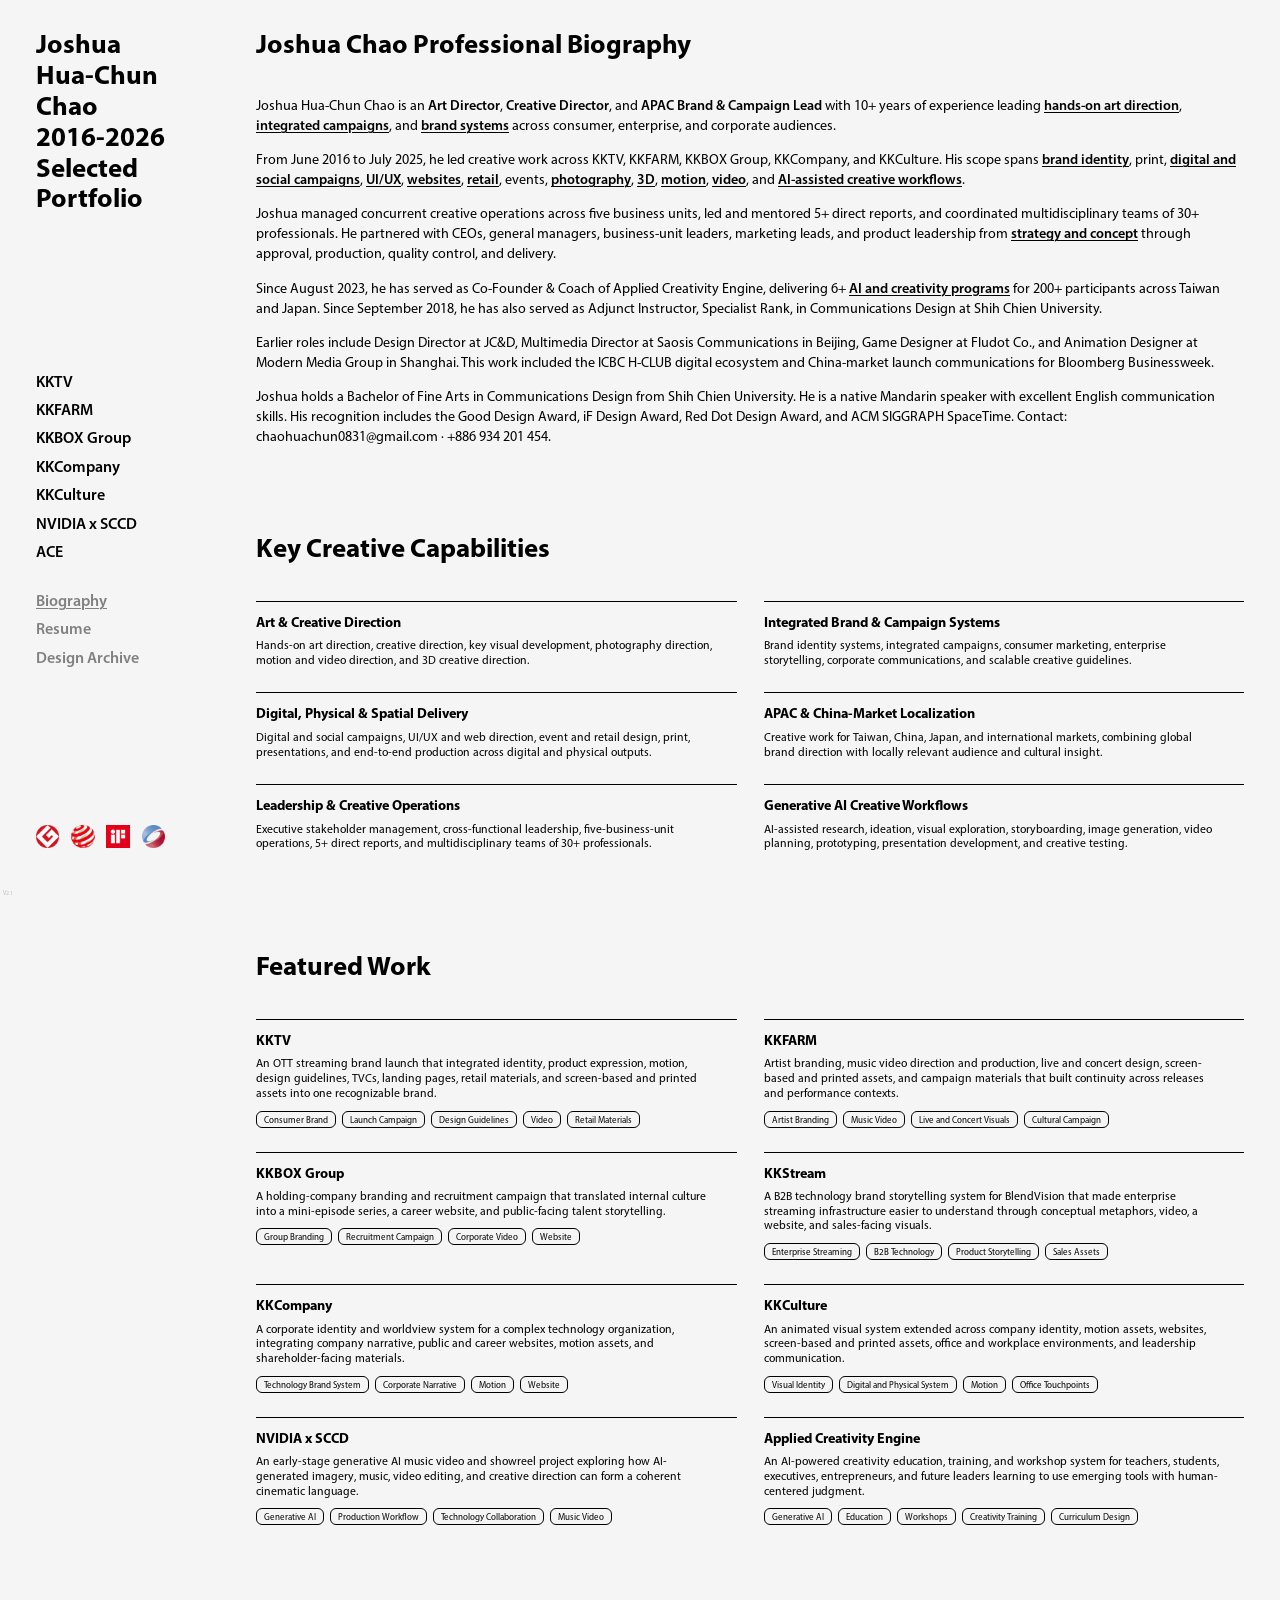
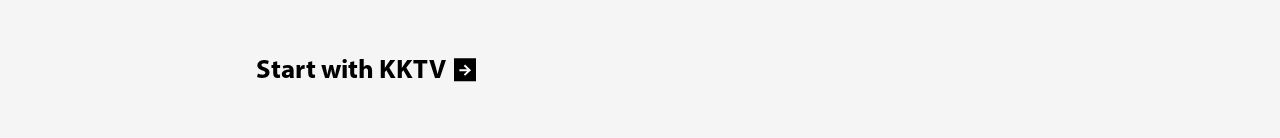
==== commit d6230f2a: "y" ====
--- a/index.html
+++ b/index.html
@@ -115,8 +115,8 @@
     .side-menu a.side-menu-muted:visited,
     .side-menu a.side-menu-muted.is-active,
     .side-menu a.side-menu-muted[aria-current="page"] {
-      color: #000 !important;
-      text-decoration-color: #000 !important;
+      color: #808080 !important;
+      text-decoration-color: #808080 !important;
     }
 
     .side-menu a.side-menu-muted:hover,
@@ -138,8 +138,8 @@
 
   </style>
   <!-- SEO AND ASSET HINTS: title/description for sharing plus local font preloads for stable typography. -->
-  <title>Joshua Chao &mdash; Creative Director for Technology, Brand Systems, and AI Creativity</title>
-  <meta name="description" content="Selected portfolio of Joshua Chao, a Creative Director working across technology storytelling, integrated brand systems, motion, digital campaigns, cultural projects, and AI-driven creative workflows in Taiwan, Japan, and East Asian markets." />
+  <title>Joshua Hua-Chun Chao &mdash; Art Director | Creative Director | APAC Brand &amp; Campaign Lead</title>
+  <meta name="description" content="Portfolio of Joshua Hua-Chun Chao, an Art Director, Creative Director, and APAC Brand & Campaign Lead with 10+ years of experience across integrated campaigns, brand systems, UI/UX, motion, video, 3D, and AI-assisted creative workflows." />
   <meta property="og:title" content="Joshua Chao &mdash; Selected Creative Direction Portfolio" />
   <meta property="og:description" content="Brand systems, technology storytelling, campaign direction, motion, digital, and AI-assisted creative work across culture, enterprise technology, entertainment, and education." />
   <link rel="icon" href="favicon.ico" type="image/x-icon" />
@@ -148,54 +148,130 @@
   <link rel="preload" href="assets/fonts/MyriadPro-Regular.otf" as="font" type="font/otf" crossorigin="anonymous" />
   <link rel="preload" href="assets/fonts/MyriadPro-Semibold.otf" as="font" type="font/otf" crossorigin="anonymous" />
   <link rel="preload" href="assets/fonts/MyriadPro-Bold.otf" as="font" type="font/otf" crossorigin="anonymous" />
-  </head>
+    <style id="resume-update-highlight">
+    /* Resume-aligned text is monochrome by default. Triple-Q within one second
+       reveals the original blue review color for the current browser tab. */
+    .resume-update,
+    .resume-update * {
+      color: #000 !important;
+      text-decoration-color: #000 !important;
+    }
+
+    html.is-resume-update-blue .resume-update,
+    html.is-resume-update-blue .resume-update * {
+      color: #0057d9 !important;
+      text-decoration-color: #0057d9 !important;
+    }
+
+    /* The Resume navigation item was grey in the original presentation and
+       stays grey in both modes. */
+    html.is-resume-update-blue .side-menu a.side-menu-muted.resume-update,
+    html.is-resume-update-blue .side-menu a.side-menu-muted.resume-update:visited,
+    html.is-resume-update-blue .side-menu a.side-menu-muted.resume-update.is-active,
+    html.is-resume-update-blue .side-menu a.side-menu-muted.resume-update[aria-current="page"] {
+      color: #808080 !important;
+      text-decoration-color: #808080 !important;
+    }
+
+    html.is-resume-update-blue .side-menu a.side-menu-muted.resume-update:hover,
+    html.is-resume-update-blue .side-menu a.side-menu-muted.resume-update:focus-visible {
+      color: #6f6f6f !important;
+      text-decoration-color: #6f6f6f !important;
+    }
+  </style>
+  <style id="biography-text-only-layout">
+    /* Biography is intentionally text-only; release the width reserved for the former portrait. */
+    .content-panel[data-panel="biography"],
+    .document-copy,
+    .biography-layout {
+      --biography-photo-width: 0px !important;
+      --biography-photo-gap: 0px !important;
+      --biography-text-column-width: 100% !important;
+    }
+
+    #biography-panel-title,
+    .content-panel[data-panel="biography"] > .section,
+    .content-panel[data-panel="biography"] > .next-panel-link,
+    .biography-layout {
+      width: 100% !important;
+      max-width: none !important;
+    }
+
+    #biography-panel-title + .biography-layout {
+      margin-top: var(--heading-content-gap);
+    }
+
+    #biography-panel-title + .biography-layout > .essay {
+      margin-top: 0;
+    }
+  </style>
+</head>
 <!-- BODY: all visible UI starts here. Inline background repeats the paint-shield color before CSS finishes loading. -->
 <body bgcolor="#f5f5f5" style="margin: 0; background: #f5f5f5; background-color: #f5f5f5; color-scheme: only light;">
 <!-- PAINT SHIELD: temporary full-screen layer removed after two animation frames by the boot script. -->
 <div id="paint-shield" aria-hidden="true"></div>
-<!-- INVISIBLE REVISION TOGGLE: fixed 10x10px top-right button. Triple-click within one second to reveal/hide revision colors. -->
-<button class="revision-color-toggle" type="button" data-revision-color-toggle aria-label="Triple-click within one second to toggle revision text between black and red/purple" aria-pressed="false" tabindex="-1"></button>
+<!-- HIDDEN TEXT-COLOR MODE: press Q three times within one second to toggle the original blue resume-update text. -->
 <script>
   (() => {
-    // EARLY BOOT SCRIPT: keep background stable, initialize revision-color mode, and release the paint shield after first layout.
+    // EARLY BOOT SCRIPT: keep the background stable, initialize the tab-scoped
+    // text-color mode, and release the paint shield after first layout.
     const bg = "#f5f5f5";
     const root = document.documentElement;
-    const revisionColorStorageKey = "portfolioRevisionTextColorV2";
-    const revisionColorToggle = document.querySelector("[data-revision-color-toggle]");
-    const setRevisionColorMode = (showColor) => {
-      root.classList.toggle("is-revision-color", showColor);
-      revisionColorToggle?.setAttribute("aria-pressed", showColor ? "true" : "false");
+    const resumeColorStorageKey = "portfolioResumeTextColorV3";
+    const setResumeColorMode = (showBlue) => {
+      root.classList.toggle("is-resume-update-blue", showBlue);
       try {
-        window.localStorage?.setItem(revisionColorStorageKey, showColor ? "color" : "black");
+        window.sessionStorage?.setItem(
+          resumeColorStorageKey,
+          showBlue ? "blue" : "black",
+        );
       } catch {}
     };
+
     try {
-      setRevisionColorMode(window.localStorage?.getItem(revisionColorStorageKey) === "color");
+      setResumeColorMode(
+        window.sessionStorage?.getItem(resumeColorStorageKey) === "blue",
+      );
     } catch {
-      setRevisionColorMode(false);
-    }
-    let revisionToggleClickCount = 0;
-    let revisionToggleClickTimer;
-    const resetRevisionToggleClickCount = () => {
-      revisionToggleClickCount = 0;
-      if (revisionToggleClickTimer) {
-        window.clearTimeout(revisionToggleClickTimer);
-        revisionToggleClickTimer = undefined;
-      }
-    };
-    revisionColorToggle?.addEventListener("click", () => {
-      revisionToggleClickCount += 1;
-      if (revisionToggleClickCount === 1) {
-        revisionToggleClickTimer = window.setTimeout(() => {
-          revisionToggleClickCount = 0;
-          revisionToggleClickTimer = undefined;
-        }, 1000);
-      }
-      if (revisionToggleClickCount >= 3) {
-        resetRevisionToggleClickCount();
-        setRevisionColorMode(!root.classList.contains("is-revision-color"));
+      setResumeColorMode(false);
+    }
+
+    const qPressTimes = [];
+    window.addEventListener("keydown", (event) => {
+      if (
+        event.repeat ||
+        event.isComposing ||
+        event.ctrlKey ||
+        event.altKey ||
+        event.metaKey ||
+        event.key.toLowerCase() !== "q"
+      ) {
+        return;
+      }
+
+      const eventTarget = event.target;
+      if (
+        eventTarget instanceof HTMLElement &&
+        (eventTarget.isContentEditable ||
+          /^(INPUT|TEXTAREA|SELECT)$/.test(eventTarget.tagName))
+      ) {
+        return;
+      }
+
+      const now = window.performance.now();
+      qPressTimes.push(now);
+      while (qPressTimes.length && now - qPressTimes[0] > 1000) {
+        qPressTimes.shift();
+      }
+
+      if (qPressTimes.length >= 3) {
+        qPressTimes.length = 0;
+        setResumeColorMode(
+          !root.classList.contains("is-resume-update-blue"),
+        );
       }
     });
+
     root.style.background = bg;
     root.style.backgroundColor = bg;
     root.style.colorScheme = "only light";
@@ -341,7 +417,7 @@
     }
 
     .side-nav::after {
-      content: "V2.0";
+      content: "V2.1";
       position: absolute;
       left: 3px;
       bottom: 3px;
@@ -589,6 +665,22 @@
     .content-panel > .section:first-child > h2:first-of-type {
       padding-top: var(--content-title-top-padding);
       font-size: var(--side-title-font-size);
+    }
+
+    /*
+      CROSS-PAGE SKILL ANCHORS: reserve the difference between the left-rail
+      top inset and a standard section heading's 16px top padding. This places
+      the heading text on the same visual top edge as the first side-title line
+      before the small font-metric correction in the alignment script runs.
+    */
+    @media (min-width: 761px), (min-width: 600px) and (max-width: 760px) and (orientation: portrait) {
+      .section h2[id]:target {
+        scroll-margin-top: max(0px, calc(var(--side-nav-top-padding) - 16px));
+      }
+
+      .content-panel > .section:first-child > h2[id]:first-of-type:target {
+        scroll-margin-top: 0;
+      }
     }
 
     .overview-title-line,
@@ -1137,8 +1229,10 @@
       border: 0;
       outline: 0;
       cursor: zoom-in;
-      backface-visibility: hidden;
-      transform: translateZ(0);
+      /* Keep portfolio images in the normal paint flow. Creating one GPU layer
+         per image can leave decoded lazy images blank until another UI action
+         invalidates the compositor. */
+      backface-visibility: visible;
     }
 
     .side-nav .award-logo-row img {
@@ -1146,7 +1240,7 @@
     }
 
     img.is-image-repainting:not(.image-lightbox__image) {
-      opacity: 0.999;
+      opacity: 1;
     }
 
     .concert-grid .media-frame {
@@ -1956,7 +2050,7 @@
 
       .side-nav.is-mobile-menu-open::after,
       .side-nav.is-mobile-menu-open.is-mobile-menu-closing::after {
-      content: "V2.0";
+      content: "V2.1";
         position: fixed;
         left: var(--outer-text-gutter);
         bottom: max(3px, env(safe-area-inset-bottom, 0px));
@@ -2371,7 +2465,7 @@
       .side-nav::after,
       .side-nav.is-mobile-menu-open::after,
       .side-nav.is-mobile-menu-open.is-mobile-menu-closing::after {
-      content: "V2.0";
+      content: "V2.1";
         position: fixed;
         left: 3px;
         bottom: max(3px, env(safe-area-inset-bottom, 0px));
@@ -2522,7 +2616,7 @@
       .side-nav::after,
       .side-nav.is-mobile-menu-open::after,
       .side-nav.is-mobile-menu-open.is-mobile-menu-closing::after {
-      content: "V2.0";
+      content: "V2.1";
         position: absolute;
         left: 3px;
         bottom: 3px;
@@ -2608,38 +2702,14 @@
       text-decoration-color: currentColor;
     }
 
-    /* REVISION COLOR MODE: by default revised text is black. Triple-clicking the invisible top-right button restores red/purple review colors. */
+    /* LEGACY REVIEW CLASSES: retained for content grouping, always monochrome. */
 
     html.is-revision-color .revision-highlight,
     html.is-revision-color .revision-highlight a,
     html.is-revision-color .revision-highlight strong {
-      color: #c01818 !important;
-      text-decoration-color: #c01818 !important;
-    }
-    .revision-color-toggle {
-      appearance: none;
-      position: fixed;
-      top: 0;
-      right: 0;
-      z-index: 9500;
-      display: block;
-      width: 10px;
-      height: 10px;
-      margin: 0;
-      padding: 0;
-      border: 0;
-      border-radius: 0;
-      background: transparent;
-      color: transparent;
-      opacity: 0;
-      cursor: default;
-    }
-
-    .revision-color-toggle:focus,
-    .revision-color-toggle:focus-visible {
-      outline: 0;
-    }
-
+      color: #000 !important;
+      text-decoration-color: #000 !important;
+    }
     /* TEXT CARD GRID: biography capability/workflow/tools sections use the same compact card grammar as project overview metadata. */
 
     .portfolio-text-grid {
@@ -2846,11 +2916,12 @@
     <!-- SECONDARY DOCUMENT LINKS: biography, resume PDF, external archive, and award-logo row. These are intentionally grey in the UI. -->
     <nav class="side-menu side-menu--secondary" aria-label="Portfolio documents">
         <a href="index.html" class="is-active side-menu-muted" aria-current="page">Biography</a>
-        <a class="resume-link side-menu-muted resume-update" href="assets/documents/Joshua%20Chao%20Resume%20NVDA%20Art%20Director%20APAC.pdf" target="_blank" rel="noopener">Resume</a>
+        <a class="resume-link side-menu-muted resume-update" href="assets/documents/JOSHUA%20HUA-CHUN%20CHAO%20Resume%20ATS.pdf" target="_blank" rel="noopener">Resume</a>
         <a class="design-archive-link side-menu-muted" href="https://mrjoshuachao.github.io/2005-2015/index.html" target="_blank" rel="noopener">Design Archive</a>
         <a class="award-logo-row" href="https://mrjoshuachao.github.io/2005-2015/index.html" target="_blank" rel="noopener" aria-label="Awards">
           <img src="assets/awards-logos/award-good-design-256x256.png" alt="Good Design Award" loading="eager" decoding="async" />
           <img src="assets/awards-logos/award-red-dot-256x256.png" alt="Red Dot Award" loading="eager" decoding="async" />
+          <img src="assets/awards-logos/award-if-256x256.png" alt="iF Design Award" loading="eager" decoding="async" />
           <img src="assets/awards-logos/award-siggraph-256x256.png" alt="SIGGRAPH Award" loading="eager" decoding="async" />
         </a>
 
@@ -2860,20 +2931,17 @@
   <main class="page">
       <section class="content-panel is-active" data-panel="biography">
         <section class="section document-copy" aria-labelledby="biography-panel-title">
-          <h2 id="biography-panel-title"><span class="overview-title-line">Joshua Chao Professional Biography</span> <span class="overview-title-subtitle resume-update">Creative Director&nbsp;&nbsp;&bull;&nbsp;&nbsp;University Lecturer&nbsp;&nbsp;&bull;&nbsp;&nbsp;AI Creativity Educator</span></h2>
+          <h2 id="biography-panel-title"><span class="overview-title-line">Joshua Chao Professional Biography</span></h2>
           <div class="biography-layout">
-          <figure class="biography-photo">
-            <img src="assets/optimized/images/Joshua-Chao-Biography-Photo.jpg" alt="Joshua Chao" decoding="async" loading="lazy" fetchpriority="low" />
-          </figure>
       <!-- ESSAY CONTAINER: keeps prose width, paragraph rhythm, and article typography consistent. -->
       <div class="essay">
             <div class="essay-block resume-update" lang="en">
-              <p>Joshua Chao is a <strong>Creative Director</strong>, <strong>University Lecturer</strong>, and <a class="bio-link" href="ace.html#ace-title"><strong>AI Creativity Educator</strong></a> with <strong>10+ years of experience</strong> leading integrated brand and campaign work for consumer, enterprise, and corporate audiences across APAC.</p>
-              <p>From June 2016 to July 2025, he directed major initiatives across <a class="bio-link" href="kktv.html#kktv-overview-title"><strong>KKTV</strong></a>, <a class="bio-link" href="kkfarm.html#kkfarm-overview-title"><strong>KKFARM</strong></a>, <a class="bio-link" href="kkbox-group.html#kkbox-group-recruit-title"><strong>KKBOX Group</strong></a>, <a class="bio-link" href="kkcompany.html#kkcompany-worldview-title"><strong>KKCompany</strong></a>, and <a class="bio-link" href="kkculture.html#kkculture-title"><strong>KKCulture</strong></a>. His work spans brand systems, campaigns, UI/UX, events, retail, photography, 3D, motion, video, and AI-assisted creative workflows.</p>
-              <p>Joshua led and mentored <strong>5+ direct reports</strong>, coordinated multidisciplinary teams of <strong>30+ professionals</strong>, and delivered internal creative workshops for <strong>30+ colleagues</strong>. He partnered with senior business, marketing, and product leaders to guide work from strategy and concept through approval, production, and delivery.</p>
-              <p>His earlier roles in Beijing and Shanghai included China-market UI/UX for the <strong>ICBC H-CLUB</strong> digital ecosystem and global-to-local launch communications for <strong>Bloomberg Businessweek</strong>. This experience supports culturally informed work across Taiwan, China, Japan, and international markets.</p>
-              <p>Since August 2023, Joshua has co-founded <a class="bio-link" href="ace.html#ace-title"><strong>Applied Creativity Engine</strong></a> and delivered <strong>6+ AI and creativity programs for 200+ participants</strong> across Taiwan and Japan. He also serves as an <strong>Adjunct Instructor, Specialist Rank</strong> in Communications Design at Shih Chien University and maintains an ongoing English-language collaboration with UWC ISAK Japan.</p>
-              <p>Joshua holds a <strong>Bachelor of Fine Arts in Communications Design</strong> from Shih Chien University. He is a native Mandarin speaker with excellent English written, verbal, and presentation skills. His recognition includes the Good Design Award, Red Dot Award, and ACM SIGGRAPH.</p>
+              <p>Joshua Hua-Chun Chao is an <strong>Art Director</strong>, <strong>Creative Director</strong>, and <strong>APAC Brand &amp; Campaign Lead</strong> with 10+ years of experience leading <a class="bio-link skill-link" href="kktv.html#tvc-title" aria-label="View integrated campaign and art direction work">hands-on art direction</a>, <a class="bio-link skill-link" href="kktv.html#tvc-title" aria-label="View integrated campaign work">integrated campaigns</a>, and <a class="bio-link skill-link" href="kkculture.html#kkculture-motion-title" aria-label="View brand identity system work">brand systems</a> across consumer, enterprise, and corporate audiences.</p>
+              <p>From June 2016 to July 2025, he led creative work across KKTV, KKFARM, KKBOX Group, KKCompany, and KKCulture. His scope spans <a class="bio-link skill-link" href="kktv.html#guidelines-source-title" aria-label="View brand identity and guidelines work">brand identity</a>, print, <a class="bio-link skill-link" href="kktv.html#tvc-title" aria-label="View digital campaign work">digital and social campaigns</a>, <a class="bio-link skill-link" href="kkcompany.html#kkcompany-career-website-title" aria-label="View UI and UX work">UI/UX</a>, <a class="bio-link skill-link" href="kkculture.html#kkculture-2024-website-title" aria-label="View website direction work">websites</a>, <a class="bio-link skill-link" href="kktv.html#kktv-prepaid-cards-title" aria-label="View retail design work">retail</a>, events, <a class="bio-link skill-link" href="kkfarm.html#kkfarm-ju-u-photography-book-title" aria-label="View photography direction work">photography</a>, <a class="bio-link skill-link" href="kkbox-group.html#kkstream-blendvision-title" aria-label="View BlendVision 3D animation work">3D</a>, <a class="bio-link skill-link" href="kkculture.html#kkculture-motion-title" aria-label="View motion identity work">motion</a>, <a class="bio-link skill-link" href="kkfarm.html#kkfarm-music-videos-jutv-title" aria-label="View video direction work">video</a>, and <a class="bio-link skill-link" href="nvidia-sccd.html#nvidia-sccd-final-title" aria-label="View generative AI creative workflow work">AI-assisted creative workflows</a>.</p>
+              <p>Joshua managed concurrent creative operations across five business units, led and mentored 5+ direct reports, and coordinated multidisciplinary teams of 30+ professionals. He partnered with CEOs, general managers, business-unit leaders, marketing leads, and product leadership from <a class="bio-link skill-link" href="kkcompany.html#kkcompany-process-title" aria-label="View strategy and concept development work">strategy and concept</a> through approval, production, quality control, and delivery.</p>
+              <p>Since August 2023, he has served as Co-Founder &amp; Coach of Applied Creativity Engine, delivering 6+ <a class="bio-link skill-link" href="ace.html#ace-title" aria-label="View AI creativity education and workshop work">AI and creativity programs</a> for 200+ participants across Taiwan and Japan. Since September 2018, he has also served as Adjunct Instructor, Specialist Rank, in Communications Design at Shih Chien University.</p>
+              <p>Earlier roles include Design Director at JC&amp;D, Multimedia Director at Saosis Communications in Beijing, Game Designer at Fludot Co., and Animation Designer at Modern Media Group in Shanghai. This work included the ICBC H-CLUB digital ecosystem and China-market launch communications for Bloomberg Businessweek.</p>
+              <p>Joshua holds a Bachelor of Fine Arts in Communications Design from Shih Chien University. He is a native Mandarin speaker with excellent English communication skills. His recognition includes the Good Design Award, iF Design Award, Red Dot Design Award, and ACM SIGGRAPH SpaceTime. Contact: chaohuachun0831@gmail.com &middot; +886 934 201 454.</p>
             </div>
           </div>
           </div>
@@ -2883,13 +2951,13 @@
           <h2 id="capabilities-title">Key Creative Capabilities</h2>
       <!-- TEXT GRID: repeated short text cards for capabilities, featured work, methodology, context, and tools. -->
       <div class="portfolio-text-grid">
-        <article class="portfolio-text-card resume-update"><h3>Brand, Campaign &amp; Corporate Storytelling</h3><p>Integrated brand systems and campaigns that translate consumer, enterprise, and corporate ideas into clear narratives across digital, physical, and public-facing channels.</p></article>
-        <article class="portfolio-text-card resume-update"><h3>Multidisciplinary Art Direction</h3><p>Hands-on direction across UI/UX, events, retail, photography, 3D, motion, video, social media, websites, print, and corporate communications.</p></article>
-        <article class="portfolio-text-card resume-update"><h3>Matrix Leadership &amp; Creative Operations</h3><p>Led 5+ direct reports, coordinated teams of 30+ professionals, and managed priorities, reviews, stakeholders, production schedules, approvals, and delivery.</p></article>
-        <article class="portfolio-text-card resume-update"><h3>APAC &amp; Global-to-Local Delivery</h3><p>Creative work across Taiwan, Japan, and China, including ICBC digital products in Beijing and Bloomberg Businessweek launch communications in Shanghai.</p></article>
-        <article class="portfolio-text-card resume-update"><h3>Generative AI &amp; Creative Education</h3><p>AI-assisted concept exploration, visual prototyping, story development, presentation production, university teaching, and programs for 200+ participants.</p></article>
-        <article class="portfolio-text-card resume-update"><h3>Tools &amp; Production Fluency</h3><p>Adobe After Effects, Illustrator, Photoshop, Premiere Pro; Blender; Figma; ChatGPT Codex; Claude; Gemini; Google Workspace; and Midjourney.</p></article>
-          </div>
+        <article class="portfolio-text-card resume-update"><h3>Art &amp; Creative Direction</h3><p>Hands-on art direction, creative direction, key visual development, photography direction, motion and video direction, and 3D creative direction.</p></article>
+        <article class="portfolio-text-card resume-update"><h3>Integrated Brand &amp; Campaign Systems</h3><p>Brand identity systems, integrated campaigns, consumer marketing, enterprise storytelling, corporate communications, and scalable creative guidelines.</p></article>
+        <article class="portfolio-text-card resume-update"><h3>Digital, Physical &amp; Spatial Delivery</h3><p>Digital and social campaigns, UI/UX and web direction, event and retail design, print, presentations, and end-to-end production across digital and physical outputs.</p></article>
+        <article class="portfolio-text-card resume-update"><h3>APAC &amp; China-Market Localization</h3><p>Creative work for Taiwan, China, Japan, and international markets, combining global brand direction with locally relevant audience and cultural insight.</p></article>
+        <article class="portfolio-text-card resume-update"><h3>Leadership &amp; Creative Operations</h3><p>Executive stakeholder management, cross-functional leadership, five-business-unit operations, 5+ direct reports, and multidisciplinary teams of 30+ professionals.</p></article>
+        <article class="portfolio-text-card resume-update"><h3>Generative AI Creative Workflows</h3><p>AI-assisted research, ideation, visual exploration, storyboarding, image generation, video planning, prototyping, presentation development, and creative testing.</p></article>
+      </div>
         </section>
 
         <section class="section revision-highlight" id="work" aria-labelledby="featured-work-title">
@@ -2897,49 +2965,49 @@
       <!-- TEXT GRID: repeated short text cards for capabilities, featured work, methodology, context, and tools. -->
       <div class="portfolio-text-grid">
         <!-- TEXT CARD: compact heading/body unit; same sizing logic is shared with project overview metadata. -->
-        <article class="portfolio-text-card">
+        <article class="portfolio-text-card resume-update">
               <h3>KKTV</h3>
               <p>An OTT streaming brand launch that integrated identity, product expression, motion, design guidelines, TVCs, landing pages, retail materials, and screen-based and printed assets into one recognizable brand.</p>
               <span class="portfolio-tags"><span class="portfolio-tag-chip">Consumer Brand</span><span class="portfolio-tag-chip">Launch Campaign</span><span class="portfolio-tag-chip">Design Guidelines</span><span class="portfolio-tag-chip">Video</span><span class="portfolio-tag-chip">Retail Materials</span></span>
             </article>
         <!-- TEXT CARD: compact heading/body unit; same sizing logic is shared with project overview metadata. -->
-        <article class="portfolio-text-card">
+        <article class="portfolio-text-card resume-update">
               <h3>KKFARM</h3>
               <p>Artist branding, music video direction and production, live and concert design, screen-based and printed assets, and campaign materials that built continuity across releases and performance contexts.</p>
               <span class="portfolio-tags"><span class="portfolio-tag-chip">Artist Branding</span><span class="portfolio-tag-chip">Music Video</span><span class="portfolio-tag-chip">Live and Concert Visuals</span><span class="portfolio-tag-chip">Cultural Campaign</span></span>
             </article>
         <!-- TEXT CARD: compact heading/body unit; same sizing logic is shared with project overview metadata. -->
-        <article class="portfolio-text-card">
+        <article class="portfolio-text-card resume-update">
               <h3>KKBOX Group</h3>
               <p>A holding-company branding and recruitment campaign that translated internal culture into a mini-episode series, a career website, and public-facing talent storytelling.</p>
               <span class="portfolio-tags"><span class="portfolio-tag-chip">Group Branding</span><span class="portfolio-tag-chip">Recruitment Campaign</span><span class="portfolio-tag-chip">Corporate Video</span><span class="portfolio-tag-chip">Website</span></span>
             </article>
         <!-- TEXT CARD: compact heading/body unit; same sizing logic is shared with project overview metadata. -->
-        <article class="portfolio-text-card">
+        <article class="portfolio-text-card resume-update">
               <h3>KKStream</h3>
               <p>A B2B technology brand storytelling system for BlendVision that made enterprise streaming infrastructure easier to understand through conceptual metaphors, video, a website, and sales-facing visuals.</p>
               <span class="portfolio-tags"><span class="portfolio-tag-chip">Enterprise Streaming</span><span class="portfolio-tag-chip">B2B Technology</span><span class="portfolio-tag-chip">Product Storytelling</span><span class="portfolio-tag-chip">Sales Assets</span></span>
             </article>
         <!-- TEXT CARD: compact heading/body unit; same sizing logic is shared with project overview metadata. -->
-        <article class="portfolio-text-card">
+        <article class="portfolio-text-card resume-update">
               <h3>KKCompany</h3>
               <p>A corporate identity and worldview system for a complex technology organization, integrating company narrative, public and career websites, motion assets, and shareholder-facing materials.</p>
               <span class="portfolio-tags"><span class="portfolio-tag-chip">Technology Brand System</span><span class="portfolio-tag-chip">Corporate Narrative</span><span class="portfolio-tag-chip">Motion</span><span class="portfolio-tag-chip">Website</span></span>
             </article>
         <!-- TEXT CARD: compact heading/body unit; same sizing logic is shared with project overview metadata. -->
-        <article class="portfolio-text-card">
+        <article class="portfolio-text-card resume-update">
               <h3>KKCulture</h3>
               <p>An animated visual system extended across company identity, motion assets, websites, screen-based and printed assets, office and workplace environments, and leadership communication.</p>
               <span class="portfolio-tags"><span class="portfolio-tag-chip">Visual Identity</span><span class="portfolio-tag-chip">Digital and Physical System</span><span class="portfolio-tag-chip">Motion</span><span class="portfolio-tag-chip">Office Touchpoints</span></span>
             </article>
         <!-- TEXT CARD: compact heading/body unit; same sizing logic is shared with project overview metadata. -->
-        <article class="portfolio-text-card">
+        <article class="portfolio-text-card resume-update">
               <h3>NVIDIA x SCCD</h3>
               <p>An early-stage generative AI music video and showreel project exploring how AI-generated imagery, music, video editing, and creative direction can form a coherent cinematic language.</p>
               <span class="portfolio-tags"><span class="portfolio-tag-chip">Generative AI</span><span class="portfolio-tag-chip">Production Workflow</span><span class="portfolio-tag-chip">Technology Collaboration</span><span class="portfolio-tag-chip">Music Video</span></span>
             </article>
         <!-- TEXT CARD: compact heading/body unit; same sizing logic is shared with project overview metadata. -->
-        <article class="portfolio-text-card">
+        <article class="portfolio-text-card resume-update">
               <h3>Applied Creativity Engine</h3>
               <p>An AI-powered creativity education, training, and workshop system for teachers, students, executives, entrepreneurs, and future leaders learning to use emerging tools with human-centered judgment.</p>
               <span class="portfolio-tags"><span class="portfolio-tag-chip">Generative AI</span><span class="portfolio-tag-chip">Education</span><span class="portfolio-tag-chip">Workshops</span><span class="portfolio-tag-chip">Creativity Training</span><span class="portfolio-tag-chip">Curriculum Design</span></span>
@@ -2951,24 +3019,24 @@
           <h2 id="workflow-title">Creative Methodology</h2>
       <!-- ESSAY CONTAINER: keeps prose width, paragraph rhythm, and article typography consistent. -->
       <div class="essay">
-            <div class="essay-block" lang="en">
+            <div class="essay-block resume-update" lang="en">
               <p>Joshua&rsquo;s creative methodology connects strategic thinking, narrative development, systemic design, and executional precision. His process is designed to turn complex business, cultural, and technological ideas into clear, scalable, and emotionally resonant communication systems.</p>
             </div>
           </div>
       <!-- TEXT GRID: repeated short text cards for capabilities, featured work, methodology, context, and tools. -->
       <div class="portfolio-text-grid">
         <!-- TEXT CARD: compact heading/body unit; same sizing logic is shared with project overview metadata. -->
-        <article class="portfolio-text-card"><h3>1. Strategic Diagnosis</h3><p>Every project begins with a clear understanding of the business challenge, audience behavior, cultural context, stakeholder priorities, and success criteria. This stage defines the real creative opportunity behind the brief and ensures that every decision is grounded in purpose.</p></article>
+        <article class="portfolio-text-card resume-update"><h3>1. Strategic Diagnosis</h3><p>Every project begins with a clear understanding of the business challenge, audience behavior, cultural context, stakeholder priorities, and success criteria. This stage defines the real creative opportunity behind the brief and ensures that every decision is grounded in purpose.</p></article>
         <!-- TEXT CARD: compact heading/body unit; same sizing logic is shared with project overview metadata. -->
-        <article class="portfolio-text-card"><h3>2. Narrative Architecture</h3><p>Joshua develops the strategic and emotional foundation of the work through creative territories, messaging logic, metaphors, references, and communication frameworks. This allows complex ideas to become accessible, memorable, and meaningful across different audiences.</p></article>
+        <article class="portfolio-text-card resume-update"><h3>2. Narrative Architecture</h3><p>Joshua develops the strategic and emotional foundation of the work through creative territories, messaging logic, metaphors, references, and communication frameworks. This allows complex ideas to become accessible, memorable, and meaningful across different audiences.</p></article>
         <!-- TEXT CARD: compact heading/body unit; same sizing logic is shared with project overview metadata. -->
-        <article class="portfolio-text-card"><h3>3. Systemic Design Thinking</h3><p>Concepts are translated into scalable brand and content systems across identity, typography, motion, image style, UI direction, spatial applications, and digital and physical touchpoints. The goal is not only to create individual assets, but to build systems that can grow, adapt, and remain coherent over time.</p></article>
+        <article class="portfolio-text-card resume-update"><h3>3. Systemic Design Thinking</h3><p>Concepts are translated into scalable brand and content systems across identity, typography, motion, image style, UI direction, spatial applications, and digital and physical touchpoints. The goal is not only to create individual assets, but to build systems that can grow, adapt, and remain coherent over time.</p></article>
         <!-- TEXT CARD: compact heading/body unit; same sizing logic is shared with project overview metadata. -->
-        <article class="portfolio-text-card"><h3>4. Cross-Functional Creative Direction</h3><p>Joshua leads designers, editors, filmmakers, technologists, AI-assisted production workflows, and external partners from concept to execution. His role is to align strategy, craft, technology, and production so that teams can move with clarity, consistency, and creative ambition.</p></article>
+        <article class="portfolio-text-card resume-update"><h3>4. Cross-Functional Creative Direction</h3><p>Joshua leads designers, editors, filmmakers, technologists, AI-assisted production workflows, and external partners from concept to execution. His role is to align strategy, craft, technology, and production so that teams can move with clarity, consistency, and creative ambition.</p></article>
         <!-- TEXT CARD: compact heading/body unit; same sizing logic is shared with project overview metadata. -->
-        <article class="portfolio-text-card"><h3>5. Executional Precision</h3><p>Each output is refined through rhythm, hierarchy, consistency, format, versioning, and deployment details. Whether the work appears in a presentation, campaign, video, website, event, office space, or internal communication system, the focus remains on clarity, quality, and contextual performance.</p></article>
+        <article class="portfolio-text-card resume-update"><h3>5. Executional Precision</h3><p>Each output is refined through rhythm, hierarchy, consistency, format, versioning, and deployment details. Whether the work appears in a presentation, campaign, video, website, event, office space, or internal communication system, the focus remains on clarity, quality, and contextual performance.</p></article>
         <!-- TEXT CARD: compact heading/body unit; same sizing logic is shared with project overview metadata. -->
-        <article class="portfolio-text-card"><h3>6. Learning, Adaptation &amp; Scale</h3><p>After delivery, Joshua evaluates how creative work is received, adopted, and reused across audiences, organizations, and channels. Each project becomes a learning system, helping future creative work become sharper, more scalable, and more deeply connected to real-world use.</p></article>
+        <article class="portfolio-text-card resume-update"><h3>6. Learning, Adaptation &amp; Scale</h3><p>After delivery, Joshua evaluates how creative work is received, adopted, and reused across audiences, organizations, and channels. Each project becomes a learning system, helping future creative work become sharper, more scalable, and more deeply connected to real-world use.</p></article>
           </div>
         </section>
 
@@ -2976,21 +3044,21 @@
           <h2 id="leadership-practice-title">Creative Leadership in Practice</h2>
       <!-- ESSAY CONTAINER: keeps prose width, paragraph rhythm, and article typography consistent. -->
       <div class="essay">
-            <div class="essay-block" lang="en">
+            <div class="essay-block resume-update" lang="en">
               <p class="portfolio-section-lead">Joshua&rsquo;s creative leadership is defined by his ability to turn complex business, cultural, and technological challenges into clear, scalable, and emotionally resonant creative systems. Across consumer brands, enterprise technology, corporate identity, and AI-powered education, his work connects strategy, storytelling, design, production, and organizational communication.</p>
             </div>
           </div>
       <!-- TEXT GRID: repeated short text cards for capabilities, featured work, methodology, context, and tools. -->
       <div class="portfolio-text-grid">
         <!-- TEXT CARD: compact heading/body unit; same sizing logic is shared with project overview metadata. -->
-        <article class="portfolio-text-card"><h3>Brand Launch Leadership</h3><p>Joshua led the creative development of a consumer streaming brand from its launch identity to full market expression. The work integrated brand strategy, visual identity, product storytelling, motion language, campaign materials, landing pages, retail applications, screen-based assets, printed materials, and design guidelines into one recognizable brand system.</p></article>
+        <article class="portfolio-text-card resume-update"><h3>Brand Launch Leadership</h3><p>Joshua led the creative development of a consumer streaming brand from its launch identity to full market expression. The work integrated brand strategy, visual identity, product storytelling, motion language, campaign materials, landing pages, retail applications, screen-based assets, printed materials, and design guidelines into one recognizable brand system.</p></article>
         <!-- TEXT CARD: compact heading/body unit; same sizing logic is shared with project overview metadata. -->
-        <article class="portfolio-text-card"><h3>Enterprise Storytelling</h3><p>For enterprise technology, Joshua transformed complex streaming infrastructure into a cinematic B2B product narrative. Through conceptual metaphors, structured messaging, video, website, presentation systems, and sales-facing visuals, he helped make technical platforms more understandable, persuasive, and relevant to business audiences.</p></article>
+        <article class="portfolio-text-card resume-update"><h3>Enterprise Storytelling</h3><p>For enterprise technology, Joshua transformed complex streaming infrastructure into a cinematic B2B product narrative. Through conceptual metaphors, structured messaging, video, website, presentation systems, and sales-facing visuals, he helped make technical platforms more understandable, persuasive, and relevant to business audiences.</p></article>
         <!-- TEXT CARD: compact heading/body unit; same sizing logic is shared with project overview metadata. -->
-        <article class="portfolio-text-card"><h3>Corporate Identity Systems</h3><p>Joshua created corporate identity systems for technology and culture organizations navigating growth, restructuring, and transformation. His work connected company narrative, visual identity, motion assets, websites, leadership communication, internal materials, shareholder-facing content, workplace environments, and everyday brand touchpoints into coherent organizational systems.</p></article>
+        <article class="portfolio-text-card resume-update"><h3>Corporate Identity Systems</h3><p>Joshua created corporate identity systems for technology and culture organizations navigating growth, restructuring, and transformation. His work connected company narrative, visual identity, motion assets, websites, leadership communication, internal materials, shareholder-facing content, workplace environments, and everyday brand touchpoints into coherent organizational systems.</p></article>
         <!-- TEXT CARD: compact heading/body unit; same sizing logic is shared with project overview metadata. -->
-        <article class="portfolio-text-card"><h3>AI-Integrated Creative Production</h3><p>Ahead of mainstream creative adoption, Joshua developed AI-assisted workflows across film, music video, visual experimentation, education, and creative training. His work explores how generative AI can accelerate ideation and production while preserving human-centered judgment, narrative clarity, and creative direction.</p></article>
-        <article class="portfolio-text-card portfolio-update"><h3>Five-Business-Unit Adoption</h3><p>Creative systems and art direction were adopted across KKTV, KKFARM, KKBOX Group, KKCompany, and KKCulture, spanning consumer, enterprise, corporate, entertainment, and cultural contexts.</p></article>
+        <article class="portfolio-text-card resume-update"><h3>AI-Integrated Creative Production</h3><p>Ahead of mainstream creative adoption, Joshua developed AI-assisted workflows across film, music video, visual experimentation, education, and creative training. His work explores how generative AI can accelerate ideation and production while preserving human-centered judgment, narrative clarity, and creative direction.</p></article>
+        <article class="portfolio-text-card portfolio-update resume-update"><h3>Five-Business-Unit Adoption</h3><p>Creative systems and art direction were adopted across KKTV, KKFARM, KKBOX Group, KKCompany, and KKCulture, spanning consumer, enterprise, corporate, entertainment, and cultural contexts.</p></article>
         <article class="portfolio-text-card resume-update"><h3>Internal Training &amp; Mentoring</h3><p>Joshua oversaw concurrent creative operations and delivered internal creative workshops for 30+ colleagues while coordinating project teams of 30+ professionals.</p></article>
           </div>
         </section>
@@ -2999,7 +3067,7 @@
           <h2 id="cross-market-title">Multi-national Creative Context</h2>
       <!-- ESSAY CONTAINER: keeps prose width, paragraph rhythm, and article typography consistent. -->
       <div class="essay">
-            <div class="essay-block" lang="en">
+            <div class="essay-block resume-update" lang="en">
               <p class="portfolio-section-lead resume-update">Joshua&rsquo;s work is shaped by creative leadership across APAC and international markets, including Taiwan, Japan, China, Shanghai, and Beijing. His projects span consumer, enterprise, and corporate audiences and require global-to-local adaptation across brand, technology, culture, entertainment, and education.</p>
               <p class="portfolio-section-lead">His multi-national experience is not only geographic, but also cultural and organizational. He brings sensitivity to how ideas need to be framed differently across different markets, how visual and verbal tone shifts across audiences, and how creative systems can remain coherent while adapting to local context.</p>
             </div>
@@ -3007,15 +3075,15 @@
       <!-- TEXT GRID: repeated short text cards for capabilities, featured work, methodology, context, and tools. -->
       <div class="portfolio-text-grid">
         <!-- TEXT CARD: compact heading/body unit; same sizing logic is shared with project overview metadata. -->
-        <article class="portfolio-text-card"><h3>Taiwan-Based Leadership</h3><p>Creative leadership across Taiwan&rsquo;s technology, enterprise, culture, entertainment, and education sectors, connecting brand strategy, identity systems, campaigns, company and product storytelling, corporate narrative, and organizational communication.</p></article>
+        <article class="portfolio-text-card resume-update"><h3>Taiwan-Based Leadership</h3><p>Creative leadership across Taiwan&rsquo;s technology, enterprise, culture, entertainment, and education sectors, connecting brand strategy, identity systems, campaigns, company and product storytelling, corporate narrative, and organizational communication.</p></article>
         <!-- TEXT CARD: compact heading/body unit; same sizing logic is shared with project overview metadata. -->
-        <article class="portfolio-text-card"><h3>Multi-national Education</h3><p>Education and creative training experience connected to Japan, with a focus on helping students, educators, and institutions understand creativity, design thinking, and AI-powered workflows through a human-centered lens.</p></article>
+        <article class="portfolio-text-card resume-update"><h3>Multi-national Education</h3><p>Education and creative training experience connected to Japan, with a focus on helping students, educators, and institutions understand creativity, design thinking, and AI-powered workflows through a human-centered lens.</p></article>
         <!-- TEXT CARD: compact heading/body unit; same sizing logic is shared with project overview metadata. -->
-        <article class="portfolio-text-card"><h3>Mandarin-Speaking Markets Sensitivity</h3><p>Cultural and communication sensitivity across Mandarin-speaking contexts, shaped by long-term work in Taiwan and earlier professional experience in Shanghai and Beijing, with attention to language, tone, audience behavior, and local adaptation.</p></article>
+        <article class="portfolio-text-card resume-update"><h3>Mandarin-Speaking Markets Sensitivity</h3><p>Cultural and communication sensitivity across Mandarin-speaking contexts, shaped by long-term work in Taiwan and earlier professional experience in Shanghai and Beijing, with attention to language, tone, audience behavior, and local adaptation.</p></article>
         <!-- TEXT CARD: compact heading/body unit; same sizing logic is shared with project overview metadata. -->
         <article class="portfolio-text-card resume-update"><h3>Stakeholder Translation</h3><p>Partnered with CEOs, general managers, business-unit leaders, marketing leads, and product leadership to define creative strategy, translate business priorities into actionable briefs, present concepts, align stakeholders, and secure executive approval.</p></article>
-        <article class="portfolio-text-card portfolio-update"><h3>English-Language Global Collaboration</h3><p>Long-term collaboration with UWC ISAK Japan through English-language meetings, planning, presentations, and workshops with international educators and participants.</p></article>
-        <article class="portfolio-text-card portfolio-update"><h3>China-Market Experience</h3><p>Shanghai and Beijing assignments combined culturally informed event communication with research-led mobile and web product design for Bloomberg Businessweek and ICBC.</p></article>
+        <article class="portfolio-text-card portfolio-update resume-update"><h3>English-Language Global Collaboration</h3><p>Long-term collaboration with UWC ISAK Japan through English-language meetings, planning, presentations, and workshops with international educators and participants.</p></article>
+        <article class="portfolio-text-card portfolio-update resume-update"><h3>China-Market Experience</h3><p>Shanghai and Beijing assignments combined culturally informed event communication with research-led mobile and web product design for Bloomberg Businessweek and ICBC.</p></article>
           </div>
         </section>
 
@@ -3026,15 +3094,15 @@
         <!-- TEXT CARD: compact heading/body unit; same sizing logic is shared with project overview metadata. -->
         <article class="portfolio-text-card resume-update"><h3>Brand Systems &amp; Visual Identity</h3><p>Hands-on fluency across Adobe Illustrator, Photoshop, and Figma, with experience building integrated brand systems, visual rules, and scalable design applications.</p></article>
         <!-- TEXT CARD: compact heading/body unit; same sizing logic is shared with project overview metadata. -->
-        <article class="portfolio-text-card"><h3>Integrated Campaign Assets</h3><p>Experience creating campaign toolkits, presentation templates, digital assets, print materials, launch visuals, and communication systems across consumer, enterprise, and corporate contexts.</p></article>
+        <article class="portfolio-text-card resume-update"><h3>Integrated Campaign Assets</h3><p>Experience creating campaign toolkits, presentation templates, digital assets, print materials, launch visuals, and communication systems across consumer, enterprise, and corporate contexts.</p></article>
         <!-- TEXT CARD: compact heading/body unit; same sizing logic is shared with project overview metadata. -->
         <article class="portfolio-text-card resume-update"><h3>Motion &amp; Video Direction</h3><p>Creative direction and production through Adobe After Effects and Premiere Pro across product narratives, showreels, social content, launch films, and recruitment campaigns.</p></article>
         <!-- TEXT CARD: compact heading/body unit; same sizing logic is shared with project overview metadata. -->
-        <article class="portfolio-text-card resume-update"><h3>Generative AI Creative Workflows</h3><p>Applied ChatGPT Codex, Claude, Gemini, and Midjourney to concept exploration, visual prototyping, story development, and presentation production.</p></article>
+        <article class="portfolio-text-card resume-update"><h3>Generative AI Creative Workflows</h3><p>Applied ChatGPT, Codex, Claude, Gemini, Midjourney, and Suno to research, concept exploration, visual prototyping, story development, image generation, presentation production, and creative testing.</p></article>
         <!-- TEXT CARD: compact heading/body unit; same sizing logic is shared with project overview metadata. -->
         <article class="portfolio-text-card resume-update"><h3>Figma, UI/UX &amp; Google Workspace</h3><p>Directed Figma-based UI/UX, responsive web design, executive presentations, and cross-functional collaboration through Google Workspace.</p></article>
         <!-- TEXT CARD: compact heading/body unit; same sizing logic is shared with project overview metadata. -->
-        <article class="portfolio-text-card"><h3>Production Direction &amp; Technical Collaboration</h3><p>Comfortable leading end-to-end creative workflows from strategy, concept, art direction, production planning, review, refinement, version control, and final delivery across digital, physical, social, event, and presentation outputs.</p></article>
+        <article class="portfolio-text-card resume-update"><h3>Production Direction &amp; Technical Collaboration</h3><p>Comfortable leading end-to-end creative workflows from strategy, concept, art direction, production planning, review, refinement, version control, and final delivery across digital, physical, social, event, and presentation outputs.</p></article>
         <article class="portfolio-text-card resume-update"><h3>UI/UX &amp; Web Direction</h3><p>Figma-based UI/UX and responsive web direction across KKTV, the KKBOX Group career platform, BlendVision, KKCompany, KKCulture, and ICBC digital products.</p></article>
         <article class="portfolio-text-card resume-update"><h3>Blender &amp; 3D Creative Art Direction</h3><p>Directed 3D visual development and used Blender for concept visualization and rapid prototyping, collaborating with 3D artists across product storytelling, campaign imagery, motion content, and event applications.</p></article>
           </div>
@@ -3523,17 +3591,26 @@
 
       FUNCTION: repaintPortfolioImage
 
-      Forces a small repaint cycle on loaded images to prevent edge artifacts after lazy loading or browser compositing.
+      Legacy-compatible image finalizer. It waits for decode and clears the
+      loading state without forcing opacity or GPU-compositor layer changes.
 
     */
 
     function repaintPortfolioImage(image) {
       if (!image || image.closest("[data-image-lightbox]")) return;
-      image.classList.add("is-image-repainting");
-      void image.offsetHeight;
-      requestAnimationFrame(() => {
+      const settleImage = () => {
         image.classList.remove("is-image-repainting");
-      });
+        updateImageLoadingIndicator(image);
+      };
+      if (!(image.complete && image.naturalWidth > 0)) {
+        image.classList.remove("is-image-repainting");
+        return;
+      }
+      if (typeof image.decode === "function") {
+        image.decode().then(settleImage).catch(settleImage);
+      } else {
+        settleImage();
+      }
     }
 
     /*
@@ -3546,11 +3623,14 @@
 
     function preparePortfolioImageRecord(record) {
       const image = record.element;
-      const isPriorityRow = record.rowIndex === 0;
       stampMediaLoadPriority(image, record);
       updateImageLoadingIndicator(image);
       image.decoding = "async";
-      image.loading = isPriorityRow ? "eager" : "lazy";
+      /* Every optimized portfolio image receives a real request immediately.
+         Row-based fetchpriority still controls scheduling, while avoiding the
+         native-lazy state where a visible image can retain an empty currentSrc
+         behind competing autoplay video requests. */
+      image.loading = "eager";
       image.setAttribute("loading", image.loading);
       if (!image.dataset.imageRepaintBound) {
         image.dataset.imageRepaintBound = "true";
@@ -5034,6 +5114,10 @@
     document.addEventListener("webkitfullscreenchange", handleFullscreenChange);
     window.addEventListener("scroll", scheduleLazyPanelVideoUpdate, { passive: true });
     window.addEventListener("resize", scheduleMediaPriorityUpdate);
+    window.addEventListener("pageshow", repaintActivePanelImages);
+    document.addEventListener("visibilitychange", () => {
+      if (document.visibilityState === "visible") repaintActivePanelImages();
+    });
 
     /* STARTUP SEQUENCE: apply saved local curation, initialize media/lightbox/menu systems, then mark the site ready for final CSS states. */
     applyRemovedIds();
@@ -5054,6 +5138,83 @@
     updateLazyPanelVideos();
     document.documentElement.classList.add("is-site-ready");
   </script>
+  <script id="hash-heading-alignment">
+    (() => {
+      /*
+        Align a fragment-targeted project heading's first rendered text line
+        with the first rendered text line in the desktop left rail. Range
+        rectangles account for the real loaded font instead of assuming that
+        equal element boxes always produce equal visible glyph edges.
+      */
+      const firstTextTop = (element) => {
+        const walker = document.createTreeWalker(
+          element,
+          NodeFilter.SHOW_TEXT,
+          {
+            acceptNode(node) {
+              return node.nodeValue?.trim()
+                ? NodeFilter.FILTER_ACCEPT
+                : NodeFilter.FILTER_REJECT;
+            },
+          },
+        );
+        const textNode = walker.nextNode();
+        if (!textNode) return null;
+        const range = document.createRange();
+        range.selectNodeContents(textNode);
+        return range.getBoundingClientRect().top;
+      };
+
+      const alignHashHeadingToSideTitle = () => {
+        if (!window.location.hash) return;
+
+        let targetId;
+        try {
+          targetId = decodeURIComponent(window.location.hash.slice(1));
+        } catch {
+          targetId = window.location.hash.slice(1);
+        }
+
+        const heading = document.getElementById(targetId);
+        const sideTitleFirstLine = document.querySelector(".side-title span");
+        if (
+          !(heading instanceof HTMLElement) ||
+          heading.tagName !== "H2" ||
+          !(sideTitleFirstLine instanceof HTMLElement) ||
+          !sideTitleFirstLine.getClientRects().length
+        ) {
+          return;
+        }
+
+        const headingTextTop = firstTextTop(heading);
+        const sideTitleTextTop = firstTextTop(sideTitleFirstLine);
+        if (headingTextTop === null || sideTitleTextTop === null) return;
+
+        const alignmentDelta = headingTextTop - sideTitleTextTop;
+        if (Math.abs(alignmentDelta) > 0.25) {
+          window.scrollBy(0, alignmentDelta);
+        }
+      };
+
+      const scheduleHashHeadingAlignment = () => {
+        const alignAfterLayout = () => {
+          window.requestAnimationFrame(() => {
+            window.requestAnimationFrame(alignHashHeadingToSideTitle);
+          });
+        };
+
+        if (document.fonts?.ready) {
+          document.fonts.ready.then(alignAfterLayout).catch(alignAfterLayout);
+        } else {
+          alignAfterLayout();
+        }
+      };
+
+      window.addEventListener("hashchange", scheduleHashHeadingAlignment);
+      window.addEventListener("pageshow", scheduleHashHeadingAlignment);
+      scheduleHashHeadingAlignment();
+    })();
+  </script>
   <script src="assets/video-audio-focus.js"></script>
 </body>
 </html>
--- a/assets/portfolio-review.css
+++ b/assets/portfolio-review.css
@@ -1,15 +1,16 @@
-/* Temporary review styling for newly added portfolio copy. */
+/* Newly added portfolio copy remains monochrome in the public presentation. */
 .portfolio-update,
 .portfolio-update * {
-  color: #d40000 !important;
-  text-decoration-color: #d40000 !important;
-}
-
-/* Content revised to match Joshua_Chao_Resume_2.1_s_ATS.pdf. */
+  color: #000 !important;
+  text-decoration-color: #000 !important;
+}
+
+/* Resume-aligned copy is black by default; the page-level hidden mode can
+   reveal its original blue review color. */
 .resume-update,
 .resume-update * {
-  color: #e66f00 !important;
-  text-decoration-color: #e66f00 !important;
+  color: #000 !important;
+  text-decoration-color: #000 !important;
 }
 
 .portfolio-update-note {
@@ -52,6 +53,8 @@
 .media-skill-keywords {
   display: flex;
   flex-wrap: wrap;
+  min-width: 0;
+  max-width: 100%;
   gap: 6px 6px;
   margin: var(--media-caption-skill-gap) 0 0 !important;
   padding: 0;
@@ -64,6 +67,8 @@
 
 .media-skill-keyword {
   display: inline-flex;
+  min-width: 0;
+  max-width: 100%;
   align-items: center;
   justify-content: center;
   padding: 4px 7px 2px;
@@ -182,6 +187,15 @@
   margin-top: 6px;
 }
 
+/* Let portfolio cards and generated footers shrink inside narrow grid tracks. */
+.section .grid > *,
+.card,
+.card-body,
+.grouped-media-footer {
+  min-width: 0;
+  max-width: 100%;
+}
+
 @media (max-width: 760px) {
   .media-skill-keywords {
     gap: 6px;
@@ -214,3 +228,13 @@
     margin-top: var(--grouped-gallery-media-gap) !important;
   }
 }
+
+/* Long skill labels must remain inside the content column on compact phones
+   and when the browser's text-size accessibility setting is increased. */
+@media (max-width: 460px) {
+  .media-skill-keyword {
+    white-space: normal;
+    overflow-wrap: anywhere;
+    line-height: 1.15;
+  }
+}
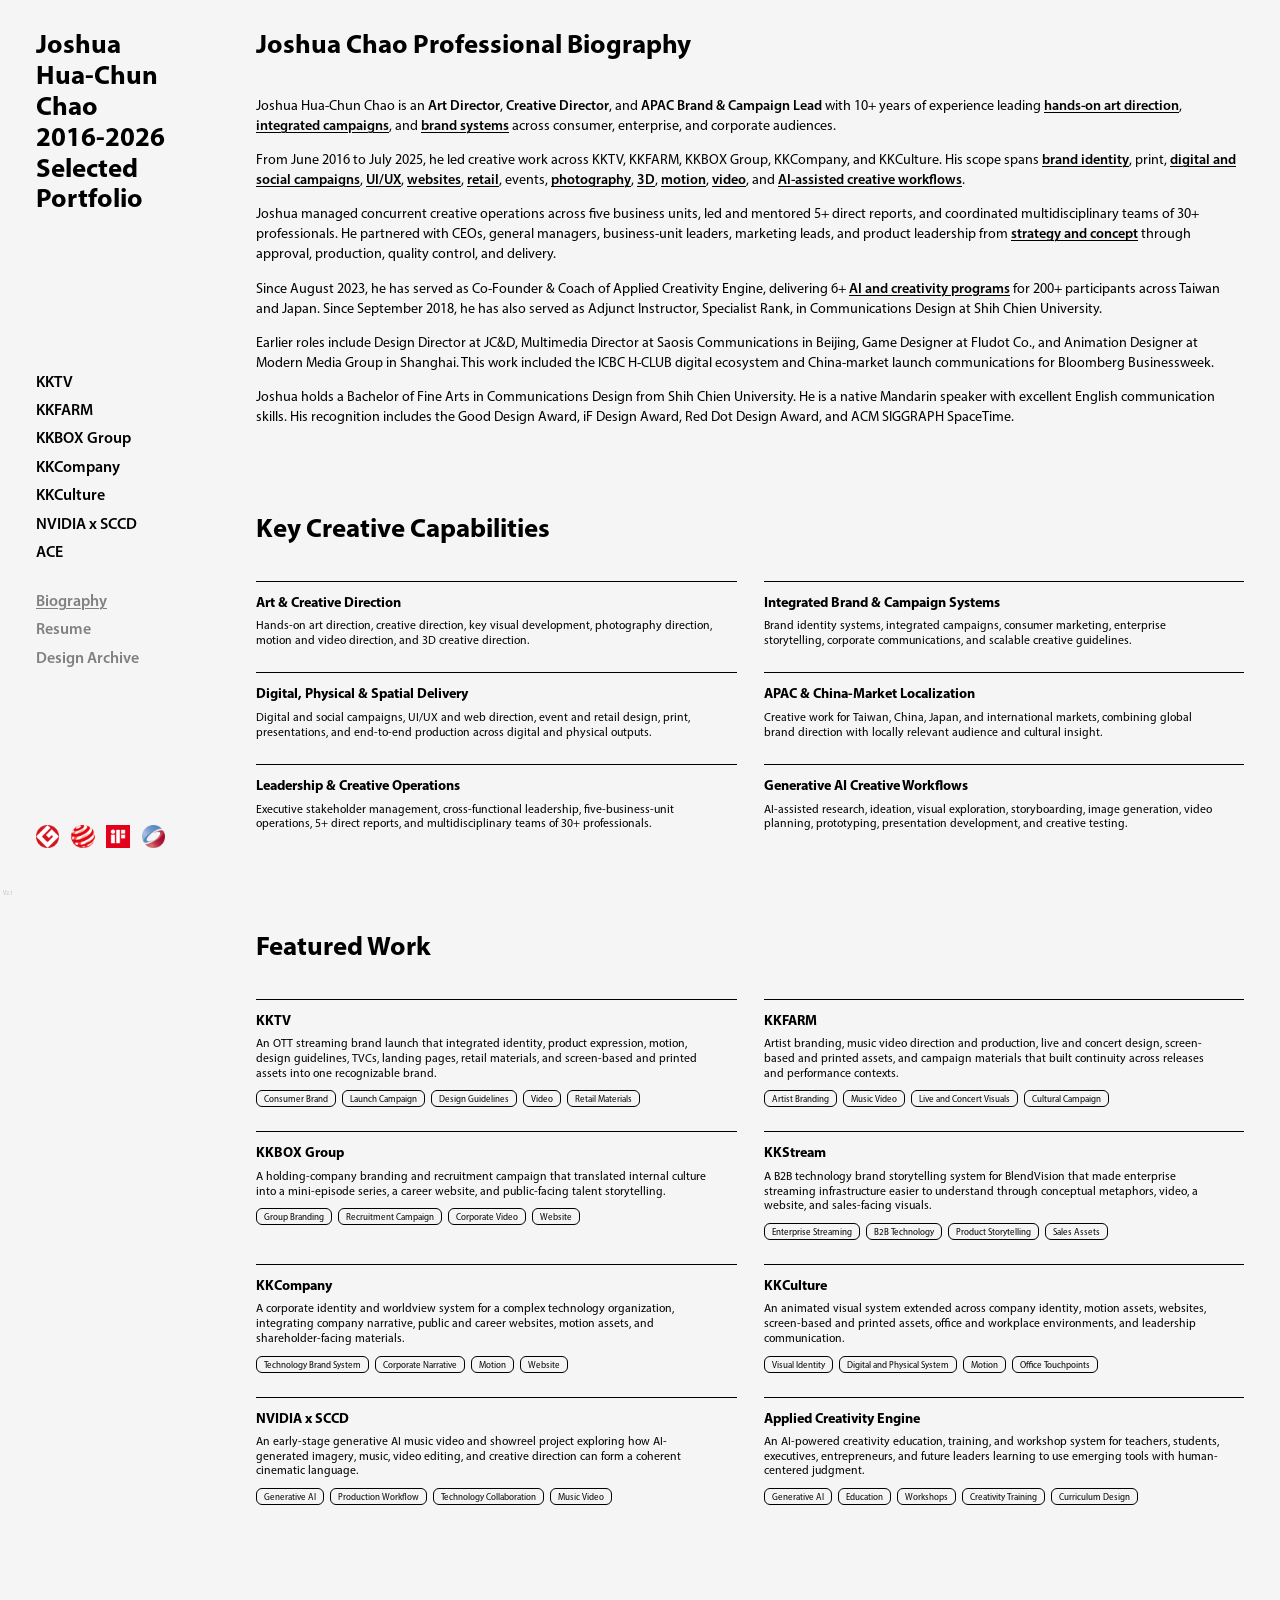
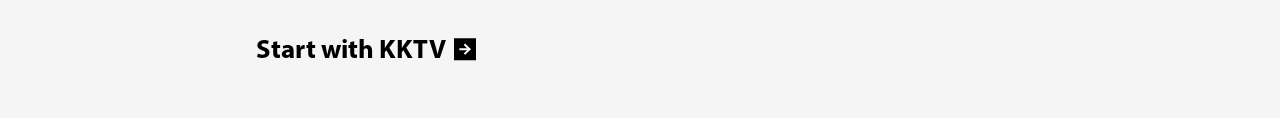
==== commit abebcecb: "1" ====
--- a/index.html
+++ b/index.html
@@ -2941,7 +2941,7 @@
               <p>Joshua managed concurrent creative operations across five business units, led and mentored 5+ direct reports, and coordinated multidisciplinary teams of 30+ professionals. He partnered with CEOs, general managers, business-unit leaders, marketing leads, and product leadership from <a class="bio-link skill-link" href="kkcompany.html#kkcompany-process-title" aria-label="View strategy and concept development work">strategy and concept</a> through approval, production, quality control, and delivery.</p>
               <p>Since August 2023, he has served as Co-Founder &amp; Coach of Applied Creativity Engine, delivering 6+ <a class="bio-link skill-link" href="ace.html#ace-title" aria-label="View AI creativity education and workshop work">AI and creativity programs</a> for 200+ participants across Taiwan and Japan. Since September 2018, he has also served as Adjunct Instructor, Specialist Rank, in Communications Design at Shih Chien University.</p>
               <p>Earlier roles include Design Director at JC&amp;D, Multimedia Director at Saosis Communications in Beijing, Game Designer at Fludot Co., and Animation Designer at Modern Media Group in Shanghai. This work included the ICBC H-CLUB digital ecosystem and China-market launch communications for Bloomberg Businessweek.</p>
-              <p>Joshua holds a Bachelor of Fine Arts in Communications Design from Shih Chien University. He is a native Mandarin speaker with excellent English communication skills. His recognition includes the Good Design Award, iF Design Award, Red Dot Design Award, and ACM SIGGRAPH SpaceTime. Contact: chaohuachun0831@gmail.com &middot; +886 934 201 454.</p>
+              <p>Joshua holds a Bachelor of Fine Arts in Communications Design from Shih Chien University. He is a native Mandarin speaker with excellent English communication skills. His recognition includes the Good Design Award, iF Design Award, Red Dot Design Award, and ACM SIGGRAPH SpaceTime.</p>
             </div>
           </div>
           </div>
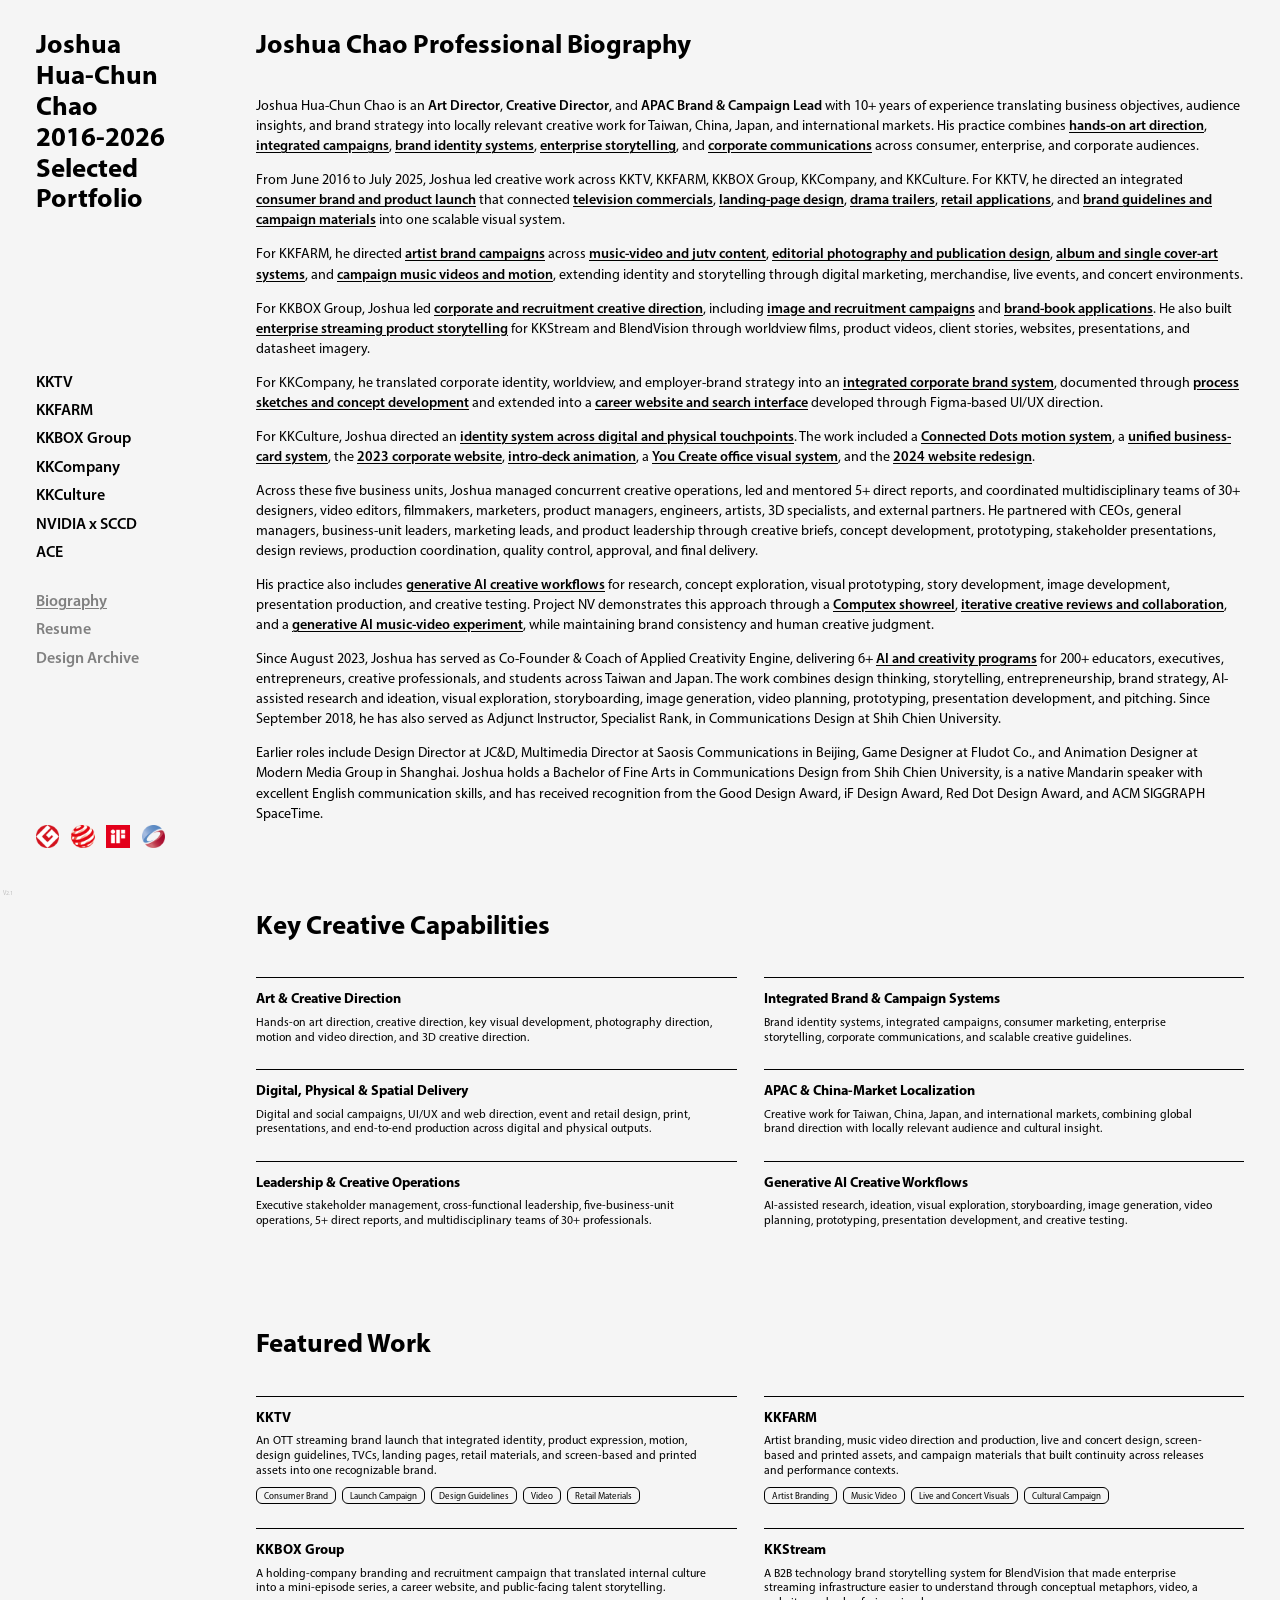
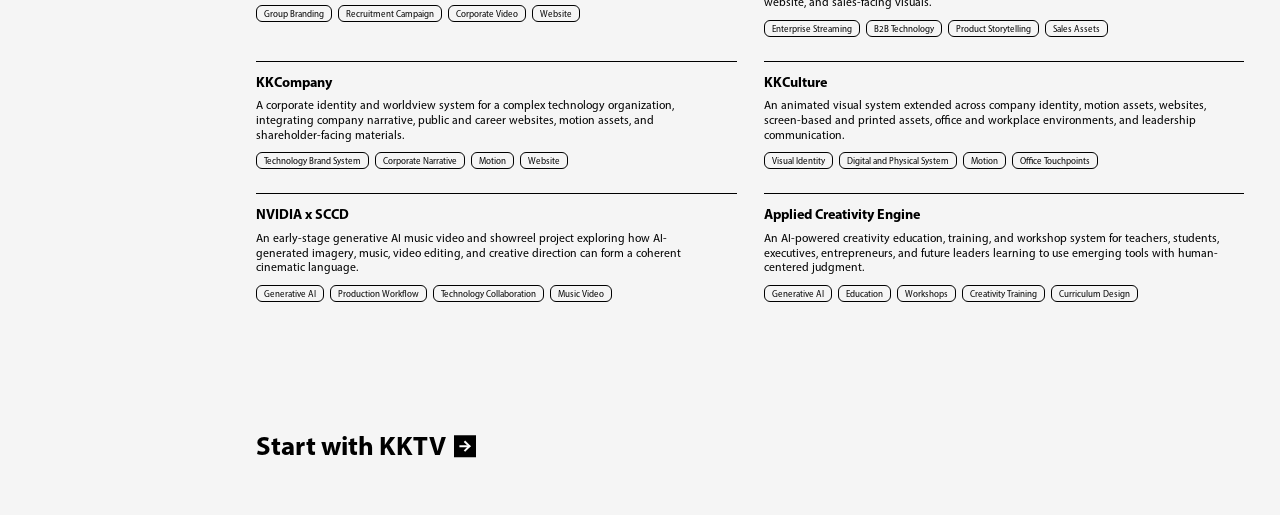
==== commit 6c7a2202: "0" ====
--- a/index.html
+++ b/index.html
@@ -2936,12 +2936,16 @@
       <!-- ESSAY CONTAINER: keeps prose width, paragraph rhythm, and article typography consistent. -->
       <div class="essay">
             <div class="essay-block resume-update" lang="en">
-              <p>Joshua Hua-Chun Chao is an <strong>Art Director</strong>, <strong>Creative Director</strong>, and <strong>APAC Brand &amp; Campaign Lead</strong> with 10+ years of experience leading <a class="bio-link skill-link" href="kktv.html#tvc-title" aria-label="View integrated campaign and art direction work">hands-on art direction</a>, <a class="bio-link skill-link" href="kktv.html#tvc-title" aria-label="View integrated campaign work">integrated campaigns</a>, and <a class="bio-link skill-link" href="kkculture.html#kkculture-motion-title" aria-label="View brand identity system work">brand systems</a> across consumer, enterprise, and corporate audiences.</p>
-              <p>From June 2016 to July 2025, he led creative work across KKTV, KKFARM, KKBOX Group, KKCompany, and KKCulture. His scope spans <a class="bio-link skill-link" href="kktv.html#guidelines-source-title" aria-label="View brand identity and guidelines work">brand identity</a>, print, <a class="bio-link skill-link" href="kktv.html#tvc-title" aria-label="View digital campaign work">digital and social campaigns</a>, <a class="bio-link skill-link" href="kkcompany.html#kkcompany-career-website-title" aria-label="View UI and UX work">UI/UX</a>, <a class="bio-link skill-link" href="kkculture.html#kkculture-2024-website-title" aria-label="View website direction work">websites</a>, <a class="bio-link skill-link" href="kktv.html#kktv-prepaid-cards-title" aria-label="View retail design work">retail</a>, events, <a class="bio-link skill-link" href="kkfarm.html#kkfarm-ju-u-photography-book-title" aria-label="View photography direction work">photography</a>, <a class="bio-link skill-link" href="kkbox-group.html#kkstream-blendvision-title" aria-label="View BlendVision 3D animation work">3D</a>, <a class="bio-link skill-link" href="kkculture.html#kkculture-motion-title" aria-label="View motion identity work">motion</a>, <a class="bio-link skill-link" href="kkfarm.html#kkfarm-music-videos-jutv-title" aria-label="View video direction work">video</a>, and <a class="bio-link skill-link" href="nvidia-sccd.html#nvidia-sccd-final-title" aria-label="View generative AI creative workflow work">AI-assisted creative workflows</a>.</p>
-              <p>Joshua managed concurrent creative operations across five business units, led and mentored 5+ direct reports, and coordinated multidisciplinary teams of 30+ professionals. He partnered with CEOs, general managers, business-unit leaders, marketing leads, and product leadership from <a class="bio-link skill-link" href="kkcompany.html#kkcompany-process-title" aria-label="View strategy and concept development work">strategy and concept</a> through approval, production, quality control, and delivery.</p>
-              <p>Since August 2023, he has served as Co-Founder &amp; Coach of Applied Creativity Engine, delivering 6+ <a class="bio-link skill-link" href="ace.html#ace-title" aria-label="View AI creativity education and workshop work">AI and creativity programs</a> for 200+ participants across Taiwan and Japan. Since September 2018, he has also served as Adjunct Instructor, Specialist Rank, in Communications Design at Shih Chien University.</p>
-              <p>Earlier roles include Design Director at JC&amp;D, Multimedia Director at Saosis Communications in Beijing, Game Designer at Fludot Co., and Animation Designer at Modern Media Group in Shanghai. This work included the ICBC H-CLUB digital ecosystem and China-market launch communications for Bloomberg Businessweek.</p>
-              <p>Joshua holds a Bachelor of Fine Arts in Communications Design from Shih Chien University. He is a native Mandarin speaker with excellent English communication skills. His recognition includes the Good Design Award, iF Design Award, Red Dot Design Award, and ACM SIGGRAPH SpaceTime.</p>
+              <p>Joshua Hua-Chun Chao is an <strong>Art Director</strong>, <strong>Creative Director</strong>, and <strong>APAC Brand &amp; Campaign Lead</strong> with 10+ years of experience translating business objectives, audience insights, and brand strategy into locally relevant creative work for Taiwan, China, Japan, and international markets. His practice combines <a class="bio-link skill-link" href="kktv.html#kktv-overview-title">hands-on art direction</a>, <a class="bio-link skill-link" href="kktv.html#tvc-title">integrated campaigns</a>, <a class="bio-link skill-link" href="kkculture.html#kkculture-title">brand identity systems</a>, <a class="bio-link skill-link" href="kkbox-group.html#kkstream-blendvision-title">enterprise storytelling</a>, and <a class="bio-link skill-link" href="kkcompany.html#kkcompany-worldview-title">corporate communications</a> across consumer, enterprise, and corporate audiences.</p>
+              <p>From June 2016 to July 2025, Joshua led creative work across KKTV, KKFARM, KKBOX Group, KKCompany, and KKCulture. For KKTV, he directed an integrated <a class="bio-link skill-link" href="kktv.html#kktv-overview-title">consumer brand and product launch</a> that connected <a class="bio-link skill-link" href="kktv.html#tvc-title">television commercials</a>, <a class="bio-link skill-link" href="kktv.html#kktv-landing-page-title">landing-page design</a>, <a class="bio-link skill-link" href="kktv.html#kktv-trailers-title">drama trailers</a>, <a class="bio-link skill-link" href="kktv.html#kktv-prepaid-cards-title">retail applications</a>, and <a class="bio-link skill-link" href="kktv.html#guidelines-source-title">brand guidelines and campaign materials</a> into one scalable visual system.</p>
+              <p>For KKFARM, he directed <a class="bio-link skill-link" href="kkfarm.html#kkfarm-overview-title">artist brand campaigns</a> across <a class="bio-link skill-link" href="kkfarm.html#kkfarm-music-videos-jutv-title">music-video and jutv content</a>, <a class="bio-link skill-link" href="kkfarm.html#kkfarm-ju-u-photography-book-title">editorial photography and publication design</a>, <a class="bio-link skill-link" href="kkfarm.html#kkfarm-project-sui-cover-arts-title">album and single cover-art systems</a>, and <a class="bio-link skill-link" href="kkfarm.html#kkfarm-project-sui-music-videos-title">campaign music videos and motion</a>, extending identity and storytelling through digital marketing, merchandise, live events, and concert environments.</p>
+              <p>For KKBOX Group, Joshua led <a class="bio-link skill-link" href="kkbox-group.html#kkbox-group-recruit-title">corporate and recruitment creative direction</a>, including <a class="bio-link skill-link" href="kkbox-group.html#kkbox-group-image-recruitment-title">image and recruitment campaigns</a> and <a class="bio-link skill-link" href="kkbox-group.html#kkbox-brand-book-application-title">brand-book applications</a>. He also built <a class="bio-link skill-link" href="kkbox-group.html#kkstream-blendvision-title">enterprise streaming product storytelling</a> for KKStream and BlendVision through worldview films, product videos, client stories, websites, presentations, and datasheet imagery.</p>
+              <p>For KKCompany, he translated corporate identity, worldview, and employer-brand strategy into an <a class="bio-link skill-link" href="kkcompany.html#kkcompany-worldview-title">integrated corporate brand system</a>, documented through <a class="bio-link skill-link" href="kkcompany.html#kkcompany-process-title">process sketches and concept development</a> and extended into a <a class="bio-link skill-link" href="kkcompany.html#kkcompany-career-website-title">career website and search interface</a> developed through Figma-based UI/UX direction.</p>
+              <p>For KKCulture, Joshua directed an <a class="bio-link skill-link" href="kkculture.html#kkculture-title">identity system across digital and physical touchpoints</a>. The work included a <a class="bio-link skill-link" href="kkculture.html#kkculture-motion-title">Connected Dots motion system</a>, a <a class="bio-link skill-link" href="kkculture.html#kkculture-business-card-title">unified business-card system</a>, the <a class="bio-link skill-link" href="kkculture.html#kkculture-final-title">2023 corporate website</a>, <a class="bio-link skill-link" href="kkculture.html#kkculture-intro-keynote-title">intro-deck animation</a>, a <a class="bio-link skill-link" href="kkculture.html#kkculture-you-create-title">You Create office visual system</a>, and the <a class="bio-link skill-link" href="kkculture.html#kkculture-2024-website-title">2024 website redesign</a>.</p>
+              <p>Across these five business units, Joshua managed concurrent creative operations, led and mentored 5+ direct reports, and coordinated multidisciplinary teams of 30+ designers, video editors, filmmakers, marketers, product managers, engineers, artists, 3D specialists, and external partners. He partnered with CEOs, general managers, business-unit leaders, marketing leads, and product leadership through creative briefs, concept development, prototyping, stakeholder presentations, design reviews, production coordination, quality control, approval, and final delivery.</p>
+              <p>His practice also includes <a class="bio-link skill-link" href="nvidia-sccd.html#nvidia-sccd-title">generative AI creative workflows</a> for research, concept exploration, visual prototyping, story development, image development, presentation production, and creative testing. Project NV demonstrates this approach through a <a class="bio-link skill-link" href="nvidia-sccd.html#nvidia-sccd-final-title">Computex showreel</a>, <a class="bio-link skill-link" href="nvidia-sccd.html#nvidia-sccd-meeting-title">iterative creative reviews and collaboration</a>, and a <a class="bio-link skill-link" href="nvidia-sccd.html#nvidia-sccd-kimberley-title">generative AI music-video experiment</a>, while maintaining brand consistency and human creative judgment.</p>
+              <p>Since August 2023, Joshua has served as Co-Founder &amp; Coach of Applied Creativity Engine, delivering 6+ <a class="bio-link skill-link" href="ace.html#ace-title">AI and creativity programs</a> for 200+ educators, executives, entrepreneurs, creative professionals, and students across Taiwan and Japan. The work combines design thinking, storytelling, entrepreneurship, brand strategy, AI-assisted research and ideation, visual exploration, storyboarding, image generation, video planning, prototyping, presentation development, and pitching. Since September 2018, he has also served as Adjunct Instructor, Specialist Rank, in Communications Design at Shih Chien University.</p>
+              <p>Earlier roles include Design Director at JC&amp;D, Multimedia Director at Saosis Communications in Beijing, Game Designer at Fludot Co., and Animation Designer at Modern Media Group in Shanghai. Joshua holds a Bachelor of Fine Arts in Communications Design from Shih Chien University, is a native Mandarin speaker with excellent English communication skills, and has received recognition from the Good Design Award, iF Design Award, Red Dot Design Award, and ACM SIGGRAPH SpaceTime.</p>
             </div>
           </div>
           </div>
@@ -4891,8 +4895,15 @@
       const awardRows = document.querySelectorAll(".award-logo-row");
       if (!sideNav || !awardRows.length) return;
       const yearLine = document.querySelector(".side-title span:nth-child(4)");
-      const referenceElement = yearLine || document.querySelector(".mobile-menu-title") || document.body;
-      const titleWidth = measureElementTextWidth(yearLine) || measureTextWidth("2016-2026", referenceElement);
+      const designArchiveLink = sideNav.querySelector(".design-archive-link");
+      const isPhoneMenuOpen = window.matchMedia("(max-width: 760px)").matches
+        && sideNav.classList.contains("is-mobile-menu-open");
+      const referenceElement = (isPhoneMenuOpen ? designArchiveLink : yearLine)
+        || document.querySelector(".mobile-menu-title")
+        || document.body;
+      const titleWidth = (isPhoneMenuOpen ? measureElementTextWidth(designArchiveLink) : 0)
+        || measureElementTextWidth(yearLine)
+        || measureTextWidth("2016-2026", referenceElement);
       if (titleWidth > 0) {
         const logoSize = titleWidth / 5.5;
         const logoGap = logoSize / 2;
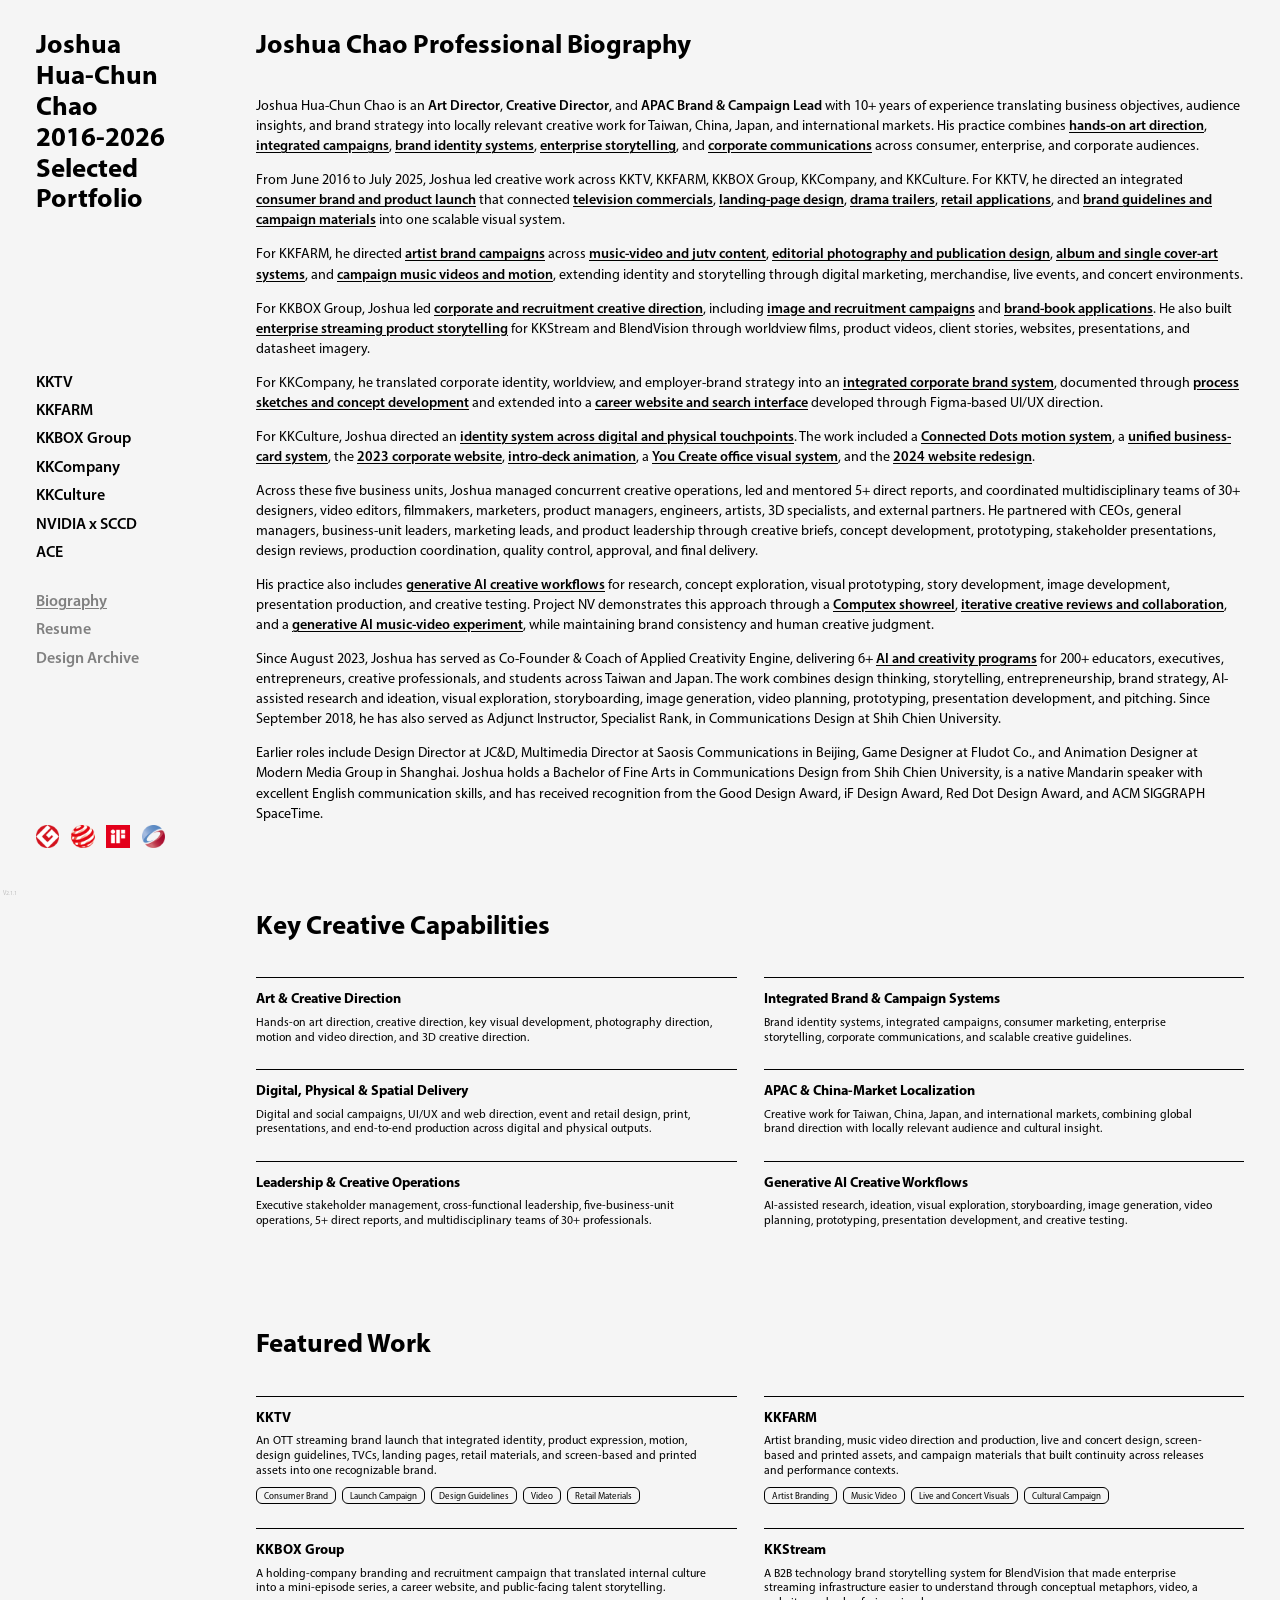
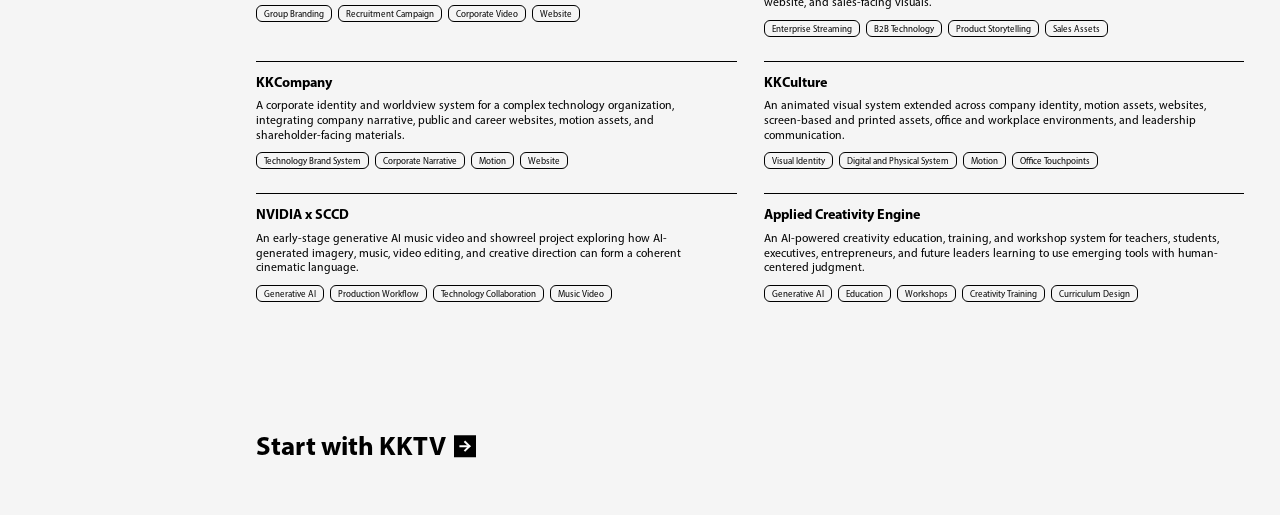
==== commit 7a2f52cf: "0" ====
--- a/index.html
+++ b/index.html
@@ -417,7 +417,7 @@
     }
 
     .side-nav::after {
-      content: "V2.1";
+      content: "V2.1.1";
       position: absolute;
       left: 3px;
       bottom: 3px;
@@ -2050,7 +2050,7 @@
 
       .side-nav.is-mobile-menu-open::after,
       .side-nav.is-mobile-menu-open.is-mobile-menu-closing::after {
-      content: "V2.1";
+      content: "V2.1.1";
         position: fixed;
         left: var(--outer-text-gutter);
         bottom: max(3px, env(safe-area-inset-bottom, 0px));
@@ -2465,7 +2465,7 @@
       .side-nav::after,
       .side-nav.is-mobile-menu-open::after,
       .side-nav.is-mobile-menu-open.is-mobile-menu-closing::after {
-      content: "V2.1";
+      content: "V2.1.1";
         position: fixed;
         left: 3px;
         bottom: max(3px, env(safe-area-inset-bottom, 0px));
@@ -2616,7 +2616,7 @@
       .side-nav::after,
       .side-nav.is-mobile-menu-open::after,
       .side-nav.is-mobile-menu-open.is-mobile-menu-closing::after {
-      content: "V2.1";
+      content: "V2.1.1";
         position: absolute;
         left: 3px;
         bottom: 3px;
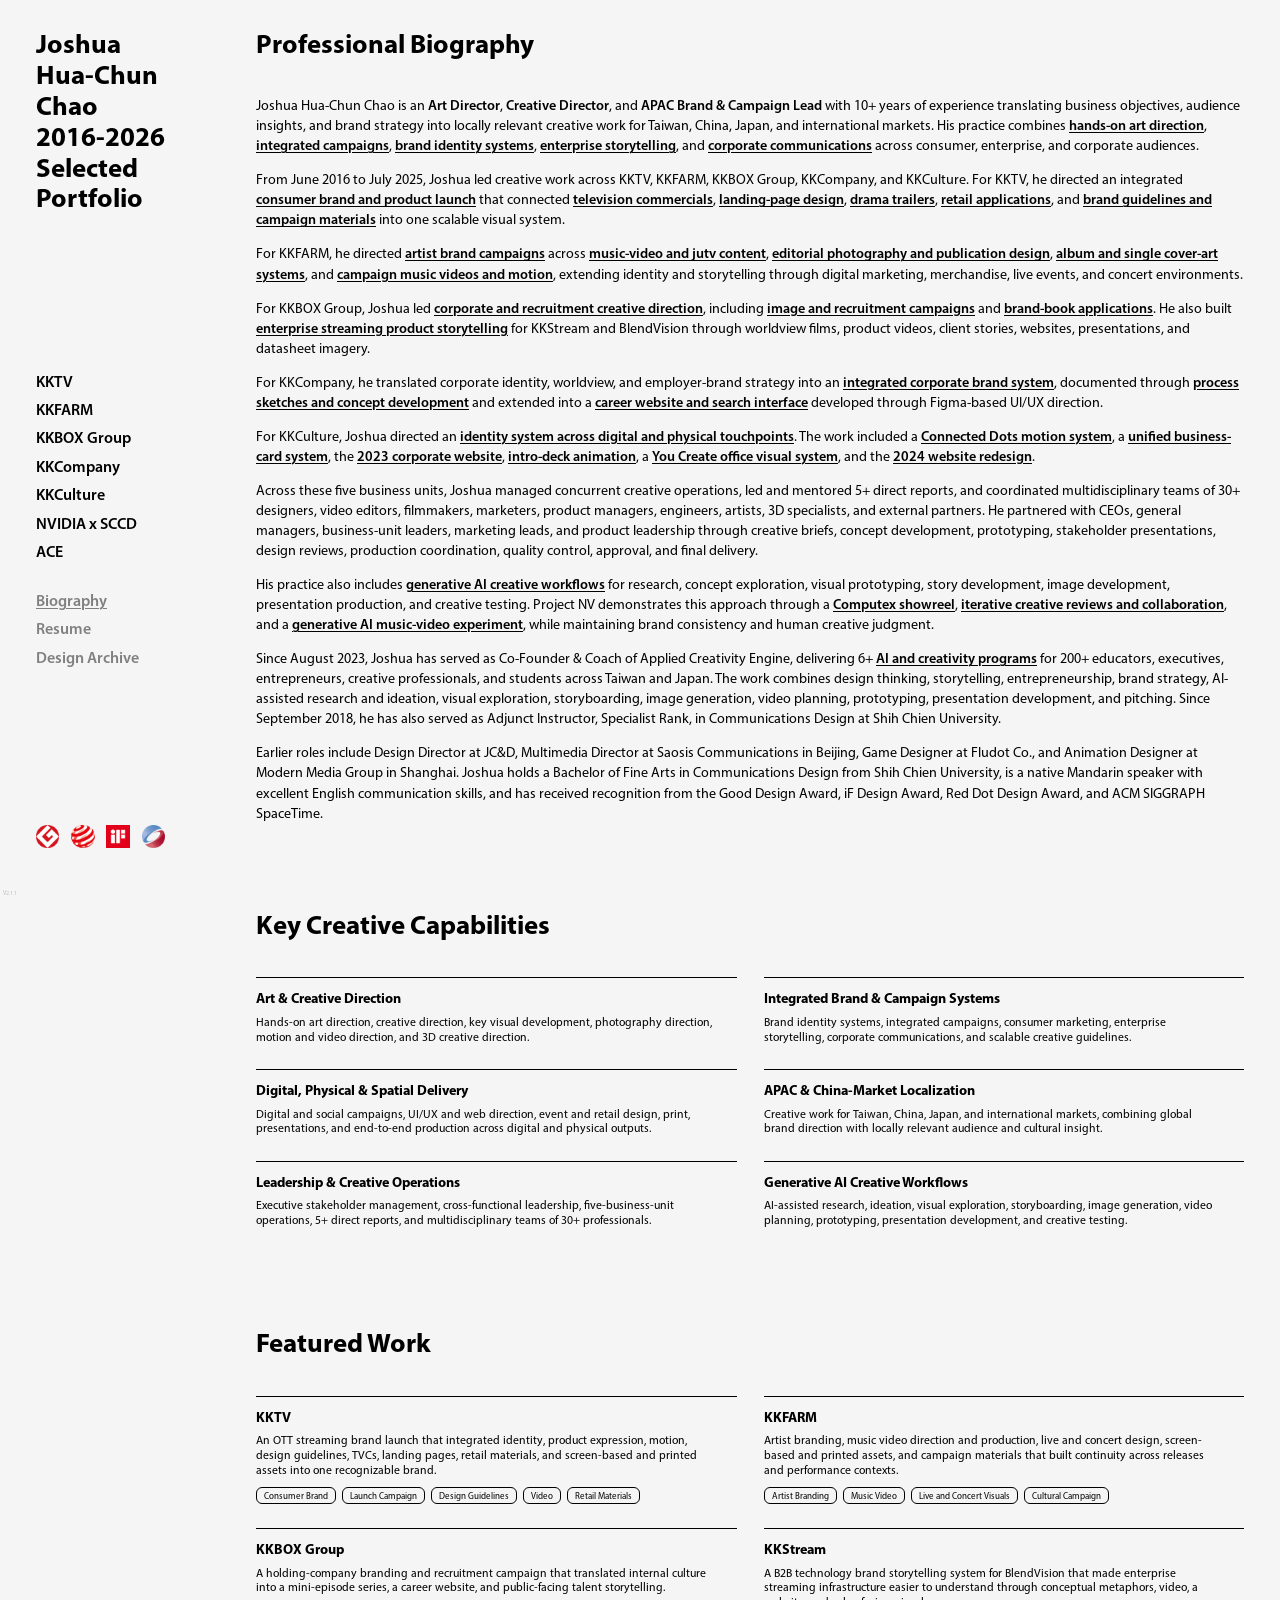
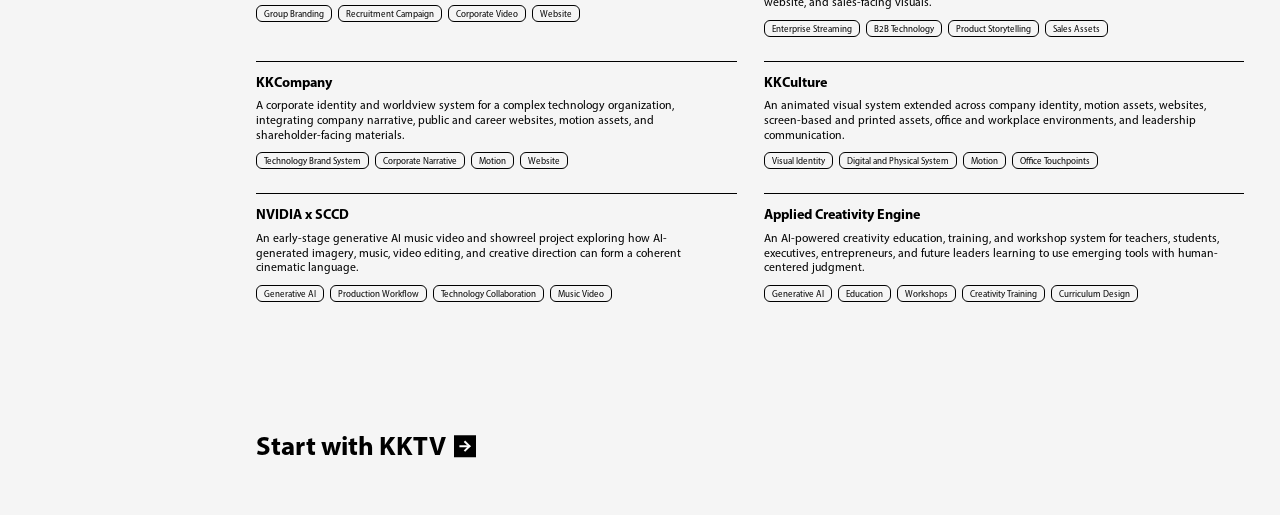
==== commit daa34118: "0" ====
--- a/index.html
+++ b/index.html
@@ -2931,7 +2931,7 @@
   <main class="page">
       <section class="content-panel is-active" data-panel="biography">
         <section class="section document-copy" aria-labelledby="biography-panel-title">
-          <h2 id="biography-panel-title"><span class="overview-title-line">Joshua Chao Professional Biography</span></h2>
+          <h2 id="biography-panel-title"><span class="overview-title-line">Professional Biography</span></h2>
           <div class="biography-layout">
       <!-- ESSAY CONTAINER: keeps prose width, paragraph rhythm, and article typography consistent. -->
       <div class="essay">
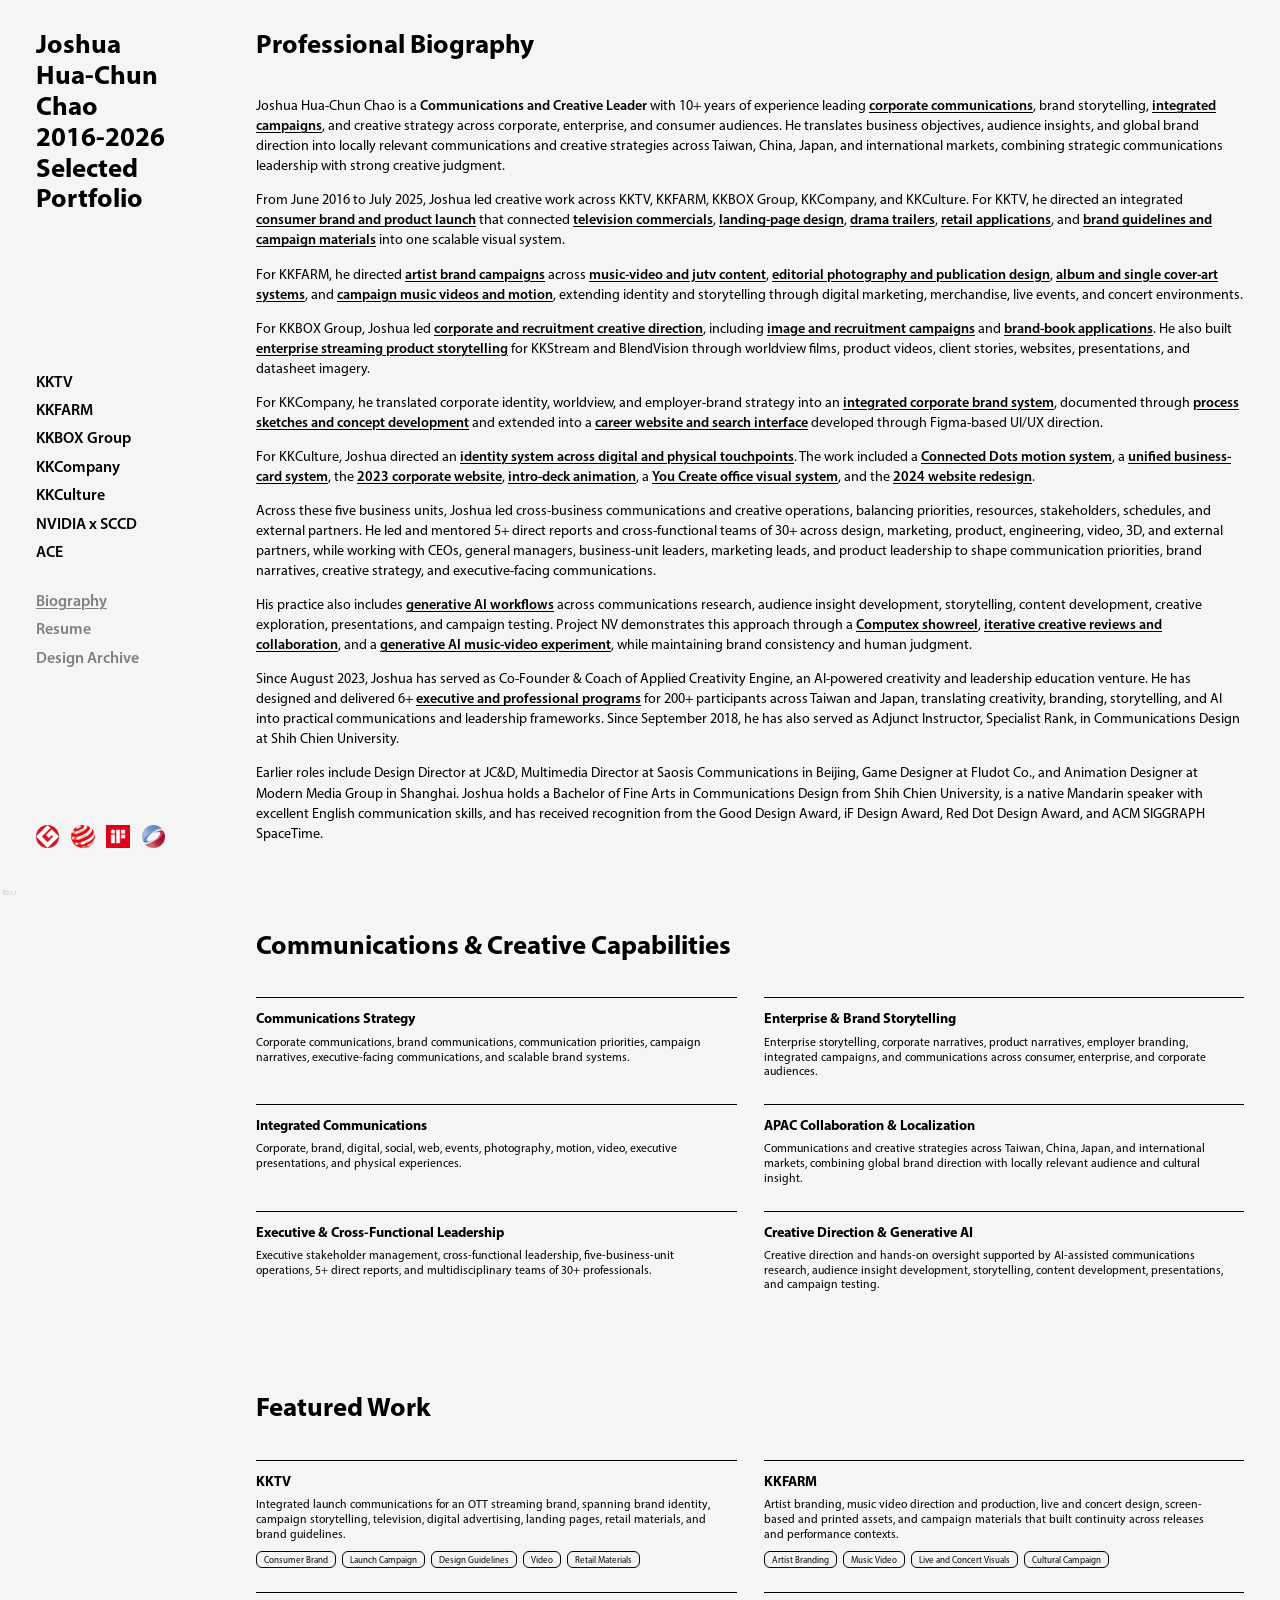
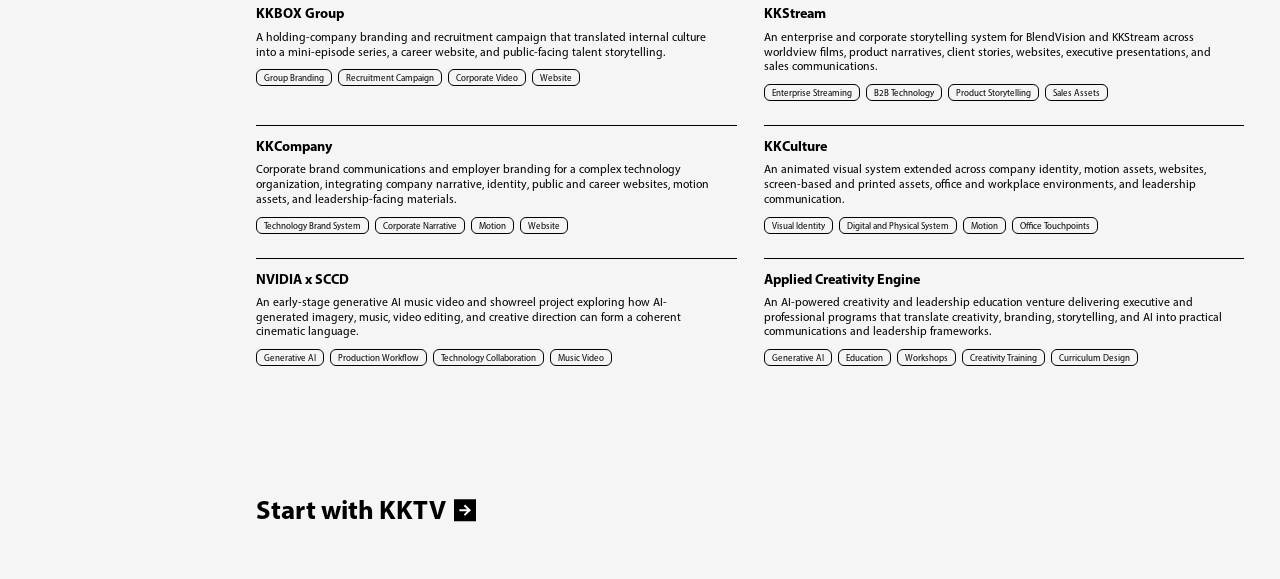
==== commit d28ffbe4: "0" ====
--- a/index.html
+++ b/index.html
@@ -148,7 +148,7 @@
   <link rel="preload" href="assets/fonts/MyriadPro-Regular.otf" as="font" type="font/otf" crossorigin="anonymous" />
   <link rel="preload" href="assets/fonts/MyriadPro-Semibold.otf" as="font" type="font/otf" crossorigin="anonymous" />
   <link rel="preload" href="assets/fonts/MyriadPro-Bold.otf" as="font" type="font/otf" crossorigin="anonymous" />
-    <style id="resume-update-highlight">
+  <style id="resume-update-highlight">
     /* Resume-aligned text is monochrome by default. Triple-Q within one second
        reveals the original blue review color for the current browser tab. */
     .resume-update,
@@ -177,6 +177,14 @@
     html.is-resume-update-blue .side-menu a.side-menu-muted.resume-update:focus-visible {
       color: #6f6f6f !important;
       text-decoration-color: #6f6f6f !important;
+    }
+  </style>
+  <style id="pdf-aligned-update-highlight">
+    /* Text revised to align the biography with the Head of Communications resume. */
+    .content-panel .pdf-aligned-update,
+    .content-panel .pdf-aligned-update * {
+      color: #000 !important;
+      text-decoration-color: #000 !important;
     }
   </style>
   <style id="biography-text-only-layout">
@@ -2936,15 +2944,15 @@
       <!-- ESSAY CONTAINER: keeps prose width, paragraph rhythm, and article typography consistent. -->
       <div class="essay">
             <div class="essay-block resume-update" lang="en">
-              <p>Joshua Hua-Chun Chao is an <strong>Art Director</strong>, <strong>Creative Director</strong>, and <strong>APAC Brand &amp; Campaign Lead</strong> with 10+ years of experience translating business objectives, audience insights, and brand strategy into locally relevant creative work for Taiwan, China, Japan, and international markets. His practice combines <a class="bio-link skill-link" href="kktv.html#kktv-overview-title">hands-on art direction</a>, <a class="bio-link skill-link" href="kktv.html#tvc-title">integrated campaigns</a>, <a class="bio-link skill-link" href="kkculture.html#kkculture-title">brand identity systems</a>, <a class="bio-link skill-link" href="kkbox-group.html#kkstream-blendvision-title">enterprise storytelling</a>, and <a class="bio-link skill-link" href="kkcompany.html#kkcompany-worldview-title">corporate communications</a> across consumer, enterprise, and corporate audiences.</p>
+              <p class="pdf-aligned-update">Joshua Hua-Chun Chao is a <strong>Communications and Creative Leader</strong> with 10+ years of experience leading <a class="bio-link skill-link" href="kkcompany.html#kkcompany-worldview-title">corporate communications</a>, brand storytelling, <a class="bio-link skill-link" href="kktv.html#tvc-title">integrated campaigns</a>, and creative strategy across corporate, enterprise, and consumer audiences. He translates business objectives, audience insights, and global brand direction into locally relevant communications and creative strategies across Taiwan, China, Japan, and international markets, combining strategic communications leadership with strong creative judgment.</p>
               <p>From June 2016 to July 2025, Joshua led creative work across KKTV, KKFARM, KKBOX Group, KKCompany, and KKCulture. For KKTV, he directed an integrated <a class="bio-link skill-link" href="kktv.html#kktv-overview-title">consumer brand and product launch</a> that connected <a class="bio-link skill-link" href="kktv.html#tvc-title">television commercials</a>, <a class="bio-link skill-link" href="kktv.html#kktv-landing-page-title">landing-page design</a>, <a class="bio-link skill-link" href="kktv.html#kktv-trailers-title">drama trailers</a>, <a class="bio-link skill-link" href="kktv.html#kktv-prepaid-cards-title">retail applications</a>, and <a class="bio-link skill-link" href="kktv.html#guidelines-source-title">brand guidelines and campaign materials</a> into one scalable visual system.</p>
               <p>For KKFARM, he directed <a class="bio-link skill-link" href="kkfarm.html#kkfarm-overview-title">artist brand campaigns</a> across <a class="bio-link skill-link" href="kkfarm.html#kkfarm-music-videos-jutv-title">music-video and jutv content</a>, <a class="bio-link skill-link" href="kkfarm.html#kkfarm-ju-u-photography-book-title">editorial photography and publication design</a>, <a class="bio-link skill-link" href="kkfarm.html#kkfarm-project-sui-cover-arts-title">album and single cover-art systems</a>, and <a class="bio-link skill-link" href="kkfarm.html#kkfarm-project-sui-music-videos-title">campaign music videos and motion</a>, extending identity and storytelling through digital marketing, merchandise, live events, and concert environments.</p>
               <p>For KKBOX Group, Joshua led <a class="bio-link skill-link" href="kkbox-group.html#kkbox-group-recruit-title">corporate and recruitment creative direction</a>, including <a class="bio-link skill-link" href="kkbox-group.html#kkbox-group-image-recruitment-title">image and recruitment campaigns</a> and <a class="bio-link skill-link" href="kkbox-group.html#kkbox-brand-book-application-title">brand-book applications</a>. He also built <a class="bio-link skill-link" href="kkbox-group.html#kkstream-blendvision-title">enterprise streaming product storytelling</a> for KKStream and BlendVision through worldview films, product videos, client stories, websites, presentations, and datasheet imagery.</p>
               <p>For KKCompany, he translated corporate identity, worldview, and employer-brand strategy into an <a class="bio-link skill-link" href="kkcompany.html#kkcompany-worldview-title">integrated corporate brand system</a>, documented through <a class="bio-link skill-link" href="kkcompany.html#kkcompany-process-title">process sketches and concept development</a> and extended into a <a class="bio-link skill-link" href="kkcompany.html#kkcompany-career-website-title">career website and search interface</a> developed through Figma-based UI/UX direction.</p>
               <p>For KKCulture, Joshua directed an <a class="bio-link skill-link" href="kkculture.html#kkculture-title">identity system across digital and physical touchpoints</a>. The work included a <a class="bio-link skill-link" href="kkculture.html#kkculture-motion-title">Connected Dots motion system</a>, a <a class="bio-link skill-link" href="kkculture.html#kkculture-business-card-title">unified business-card system</a>, the <a class="bio-link skill-link" href="kkculture.html#kkculture-final-title">2023 corporate website</a>, <a class="bio-link skill-link" href="kkculture.html#kkculture-intro-keynote-title">intro-deck animation</a>, a <a class="bio-link skill-link" href="kkculture.html#kkculture-you-create-title">You Create office visual system</a>, and the <a class="bio-link skill-link" href="kkculture.html#kkculture-2024-website-title">2024 website redesign</a>.</p>
-              <p>Across these five business units, Joshua managed concurrent creative operations, led and mentored 5+ direct reports, and coordinated multidisciplinary teams of 30+ designers, video editors, filmmakers, marketers, product managers, engineers, artists, 3D specialists, and external partners. He partnered with CEOs, general managers, business-unit leaders, marketing leads, and product leadership through creative briefs, concept development, prototyping, stakeholder presentations, design reviews, production coordination, quality control, approval, and final delivery.</p>
-              <p>His practice also includes <a class="bio-link skill-link" href="nvidia-sccd.html#nvidia-sccd-title">generative AI creative workflows</a> for research, concept exploration, visual prototyping, story development, image development, presentation production, and creative testing. Project NV demonstrates this approach through a <a class="bio-link skill-link" href="nvidia-sccd.html#nvidia-sccd-final-title">Computex showreel</a>, <a class="bio-link skill-link" href="nvidia-sccd.html#nvidia-sccd-meeting-title">iterative creative reviews and collaboration</a>, and a <a class="bio-link skill-link" href="nvidia-sccd.html#nvidia-sccd-kimberley-title">generative AI music-video experiment</a>, while maintaining brand consistency and human creative judgment.</p>
-              <p>Since August 2023, Joshua has served as Co-Founder &amp; Coach of Applied Creativity Engine, delivering 6+ <a class="bio-link skill-link" href="ace.html#ace-title">AI and creativity programs</a> for 200+ educators, executives, entrepreneurs, creative professionals, and students across Taiwan and Japan. The work combines design thinking, storytelling, entrepreneurship, brand strategy, AI-assisted research and ideation, visual exploration, storyboarding, image generation, video planning, prototyping, presentation development, and pitching. Since September 2018, he has also served as Adjunct Instructor, Specialist Rank, in Communications Design at Shih Chien University.</p>
+              <p class="pdf-aligned-update">Across these five business units, Joshua led cross-business communications and creative operations, balancing priorities, resources, stakeholders, schedules, and external partners. He led and mentored 5+ direct reports and cross-functional teams of 30+ across design, marketing, product, engineering, video, 3D, and external partners, while working with CEOs, general managers, business-unit leaders, marketing leads, and product leadership to shape communication priorities, brand narratives, creative strategy, and executive-facing communications.</p>
+              <p class="pdf-aligned-update">His practice also includes <a class="bio-link skill-link" href="nvidia-sccd.html#nvidia-sccd-title">generative AI workflows</a> across communications research, audience insight development, storytelling, content development, creative exploration, presentations, and campaign testing. Project NV demonstrates this approach through a <a class="bio-link skill-link" href="nvidia-sccd.html#nvidia-sccd-final-title">Computex showreel</a>, <a class="bio-link skill-link" href="nvidia-sccd.html#nvidia-sccd-meeting-title">iterative creative reviews and collaboration</a>, and a <a class="bio-link skill-link" href="nvidia-sccd.html#nvidia-sccd-kimberley-title">generative AI music-video experiment</a>, while maintaining brand consistency and human judgment.</p>
+              <p class="pdf-aligned-update">Since August 2023, Joshua has served as Co-Founder &amp; Coach of Applied Creativity Engine, an AI-powered creativity and leadership education venture. He has designed and delivered 6+ <a class="bio-link skill-link" href="ace.html#ace-title">executive and professional programs</a> for 200+ participants across Taiwan and Japan, translating creativity, branding, storytelling, and AI into practical communications and leadership frameworks. Since September 2018, he has also served as Adjunct Instructor, Specialist Rank, in Communications Design at Shih Chien University.</p>
               <p>Earlier roles include Design Director at JC&amp;D, Multimedia Director at Saosis Communications in Beijing, Game Designer at Fludot Co., and Animation Designer at Modern Media Group in Shanghai. Joshua holds a Bachelor of Fine Arts in Communications Design from Shih Chien University, is a native Mandarin speaker with excellent English communication skills, and has received recognition from the Good Design Award, iF Design Award, Red Dot Design Award, and ACM SIGGRAPH SpaceTime.</p>
             </div>
           </div>
@@ -2952,15 +2960,15 @@
         </section>
 
         <section class="section revision-highlight" id="capabilities" aria-labelledby="capabilities-title">
-          <h2 id="capabilities-title">Key Creative Capabilities</h2>
+          <h2 id="capabilities-title" class="pdf-aligned-update">Communications &amp; Creative Capabilities</h2>
       <!-- TEXT GRID: repeated short text cards for capabilities, featured work, methodology, context, and tools. -->
       <div class="portfolio-text-grid">
-        <article class="portfolio-text-card resume-update"><h3>Art &amp; Creative Direction</h3><p>Hands-on art direction, creative direction, key visual development, photography direction, motion and video direction, and 3D creative direction.</p></article>
-        <article class="portfolio-text-card resume-update"><h3>Integrated Brand &amp; Campaign Systems</h3><p>Brand identity systems, integrated campaigns, consumer marketing, enterprise storytelling, corporate communications, and scalable creative guidelines.</p></article>
-        <article class="portfolio-text-card resume-update"><h3>Digital, Physical &amp; Spatial Delivery</h3><p>Digital and social campaigns, UI/UX and web direction, event and retail design, print, presentations, and end-to-end production across digital and physical outputs.</p></article>
-        <article class="portfolio-text-card resume-update"><h3>APAC &amp; China-Market Localization</h3><p>Creative work for Taiwan, China, Japan, and international markets, combining global brand direction with locally relevant audience and cultural insight.</p></article>
-        <article class="portfolio-text-card resume-update"><h3>Leadership &amp; Creative Operations</h3><p>Executive stakeholder management, cross-functional leadership, five-business-unit operations, 5+ direct reports, and multidisciplinary teams of 30+ professionals.</p></article>
-        <article class="portfolio-text-card resume-update"><h3>Generative AI Creative Workflows</h3><p>AI-assisted research, ideation, visual exploration, storyboarding, image generation, video planning, prototyping, presentation development, and creative testing.</p></article>
+        <article class="portfolio-text-card pdf-aligned-update"><h3>Communications Strategy</h3><p>Corporate communications, brand communications, communication priorities, campaign narratives, executive-facing communications, and scalable brand systems.</p></article>
+        <article class="portfolio-text-card pdf-aligned-update"><h3>Enterprise &amp; Brand Storytelling</h3><p>Enterprise storytelling, corporate narratives, product narratives, employer branding, integrated campaigns, and communications across consumer, enterprise, and corporate audiences.</p></article>
+        <article class="portfolio-text-card pdf-aligned-update"><h3>Integrated Communications</h3><p>Corporate, brand, digital, social, web, events, photography, motion, video, executive presentations, and physical experiences.</p></article>
+        <article class="portfolio-text-card pdf-aligned-update"><h3>APAC Collaboration &amp; Localization</h3><p>Communications and creative strategies across Taiwan, China, Japan, and international markets, combining global brand direction with locally relevant audience and cultural insight.</p></article>
+        <article class="portfolio-text-card pdf-aligned-update"><h3>Executive &amp; Cross-Functional Leadership</h3><p>Executive stakeholder management, cross-functional leadership, five-business-unit operations, 5+ direct reports, and multidisciplinary teams of 30+ professionals.</p></article>
+        <article class="portfolio-text-card pdf-aligned-update"><h3>Creative Direction &amp; Generative AI</h3><p>Creative direction and hands-on oversight supported by AI-assisted communications research, audience insight development, storytelling, content development, presentations, and campaign testing.</p></article>
       </div>
         </section>
 
@@ -2971,7 +2979,7 @@
         <!-- TEXT CARD: compact heading/body unit; same sizing logic is shared with project overview metadata. -->
         <article class="portfolio-text-card resume-update">
               <h3>KKTV</h3>
-              <p>An OTT streaming brand launch that integrated identity, product expression, motion, design guidelines, TVCs, landing pages, retail materials, and screen-based and printed assets into one recognizable brand.</p>
+              <p class="pdf-aligned-update">Integrated launch communications for an OTT streaming brand, spanning brand identity, campaign storytelling, television, digital advertising, landing pages, retail materials, and brand guidelines.</p>
               <span class="portfolio-tags"><span class="portfolio-tag-chip">Consumer Brand</span><span class="portfolio-tag-chip">Launch Campaign</span><span class="portfolio-tag-chip">Design Guidelines</span><span class="portfolio-tag-chip">Video</span><span class="portfolio-tag-chip">Retail Materials</span></span>
             </article>
         <!-- TEXT CARD: compact heading/body unit; same sizing logic is shared with project overview metadata. -->
@@ -2989,13 +2997,13 @@
         <!-- TEXT CARD: compact heading/body unit; same sizing logic is shared with project overview metadata. -->
         <article class="portfolio-text-card resume-update">
               <h3>KKStream</h3>
-              <p>A B2B technology brand storytelling system for BlendVision that made enterprise streaming infrastructure easier to understand through conceptual metaphors, video, a website, and sales-facing visuals.</p>
+              <p class="pdf-aligned-update">An enterprise and corporate storytelling system for BlendVision and KKStream across worldview films, product narratives, client stories, websites, executive presentations, and sales communications.</p>
               <span class="portfolio-tags"><span class="portfolio-tag-chip">Enterprise Streaming</span><span class="portfolio-tag-chip">B2B Technology</span><span class="portfolio-tag-chip">Product Storytelling</span><span class="portfolio-tag-chip">Sales Assets</span></span>
             </article>
         <!-- TEXT CARD: compact heading/body unit; same sizing logic is shared with project overview metadata. -->
         <article class="portfolio-text-card resume-update">
               <h3>KKCompany</h3>
-              <p>A corporate identity and worldview system for a complex technology organization, integrating company narrative, public and career websites, motion assets, and shareholder-facing materials.</p>
+              <p class="pdf-aligned-update">Corporate brand communications and employer branding for a complex technology organization, integrating company narrative, identity, public and career websites, motion assets, and leadership-facing materials.</p>
               <span class="portfolio-tags"><span class="portfolio-tag-chip">Technology Brand System</span><span class="portfolio-tag-chip">Corporate Narrative</span><span class="portfolio-tag-chip">Motion</span><span class="portfolio-tag-chip">Website</span></span>
             </article>
         <!-- TEXT CARD: compact heading/body unit; same sizing logic is shared with project overview metadata. -->
@@ -3013,7 +3021,7 @@
         <!-- TEXT CARD: compact heading/body unit; same sizing logic is shared with project overview metadata. -->
         <article class="portfolio-text-card resume-update">
               <h3>Applied Creativity Engine</h3>
-              <p>An AI-powered creativity education, training, and workshop system for teachers, students, executives, entrepreneurs, and future leaders learning to use emerging tools with human-centered judgment.</p>
+              <p class="pdf-aligned-update">An AI-powered creativity and leadership education venture delivering executive and professional programs that translate creativity, branding, storytelling, and AI into practical communications and leadership frameworks.</p>
               <span class="portfolio-tags"><span class="portfolio-tag-chip">Generative AI</span><span class="portfolio-tag-chip">Education</span><span class="portfolio-tag-chip">Workshops</span><span class="portfolio-tag-chip">Creativity Training</span><span class="portfolio-tag-chip">Curriculum Design</span></span>
             </article>
           </div>
